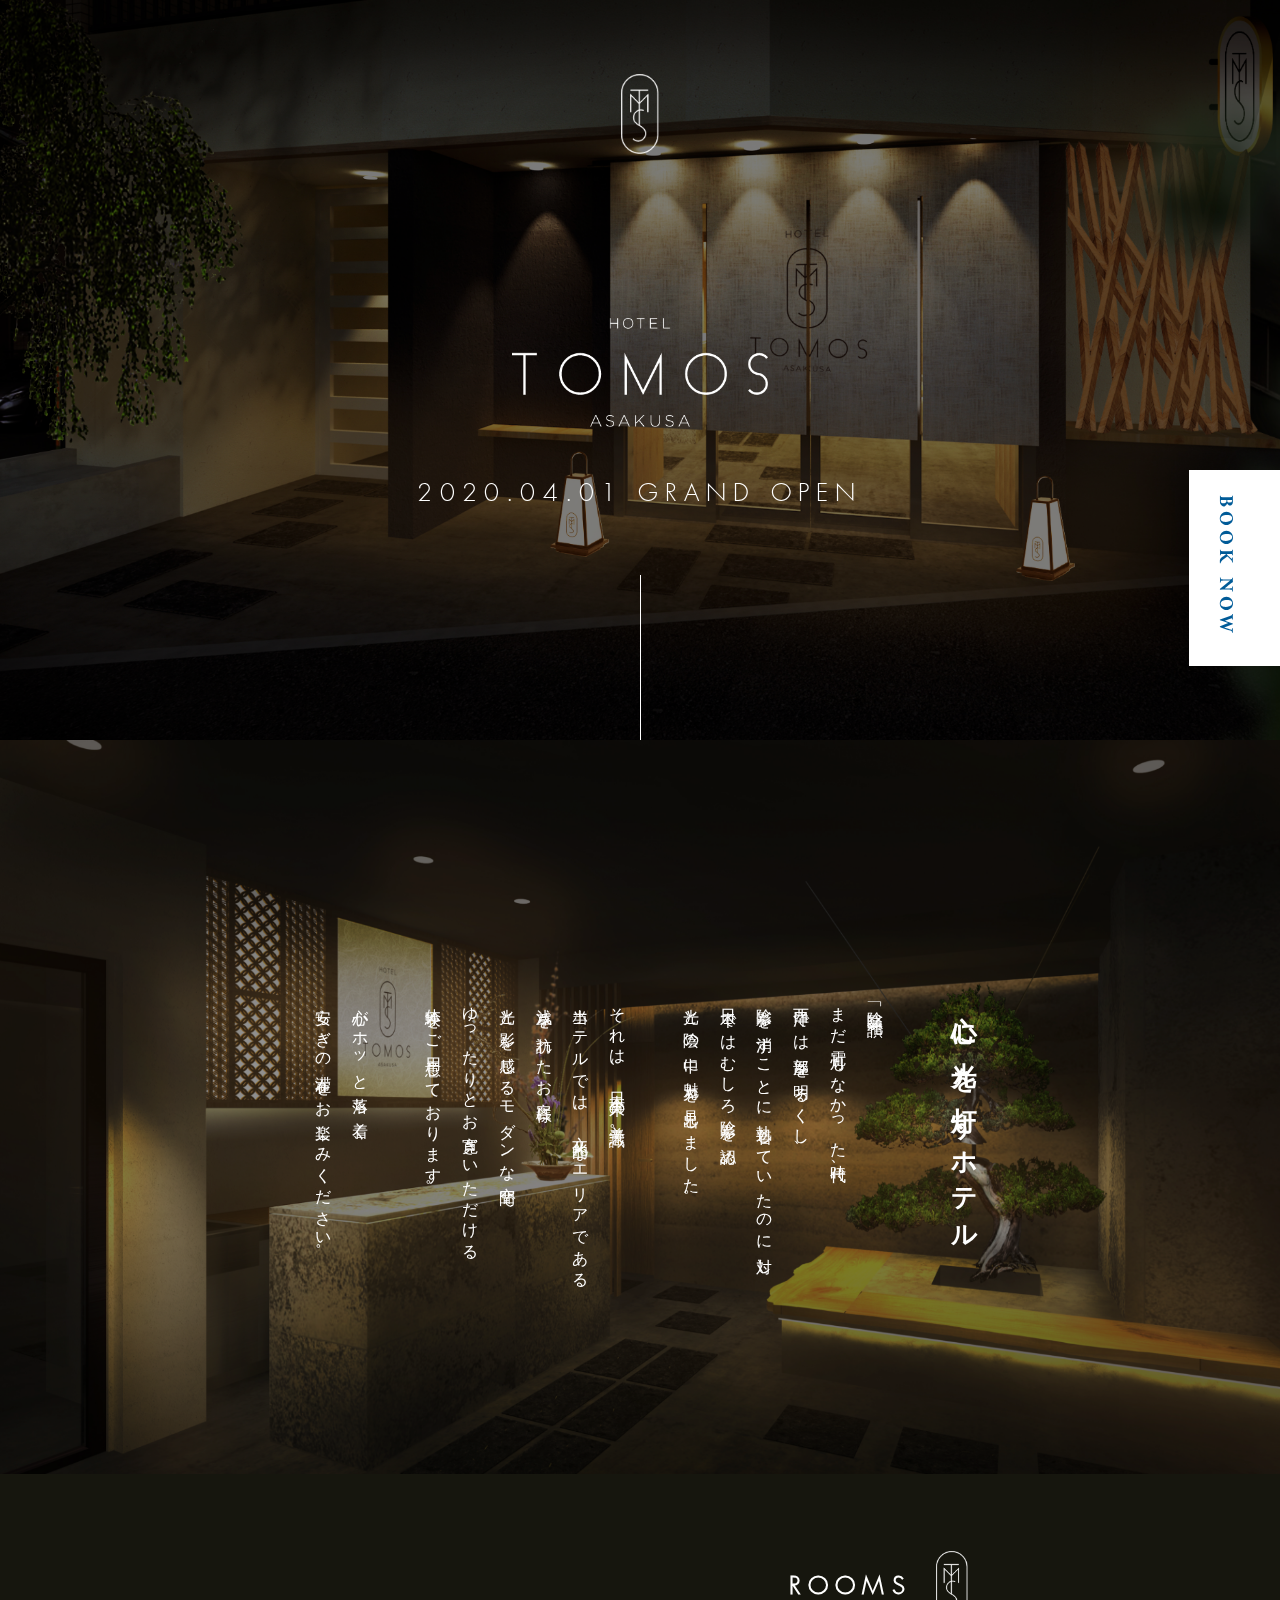
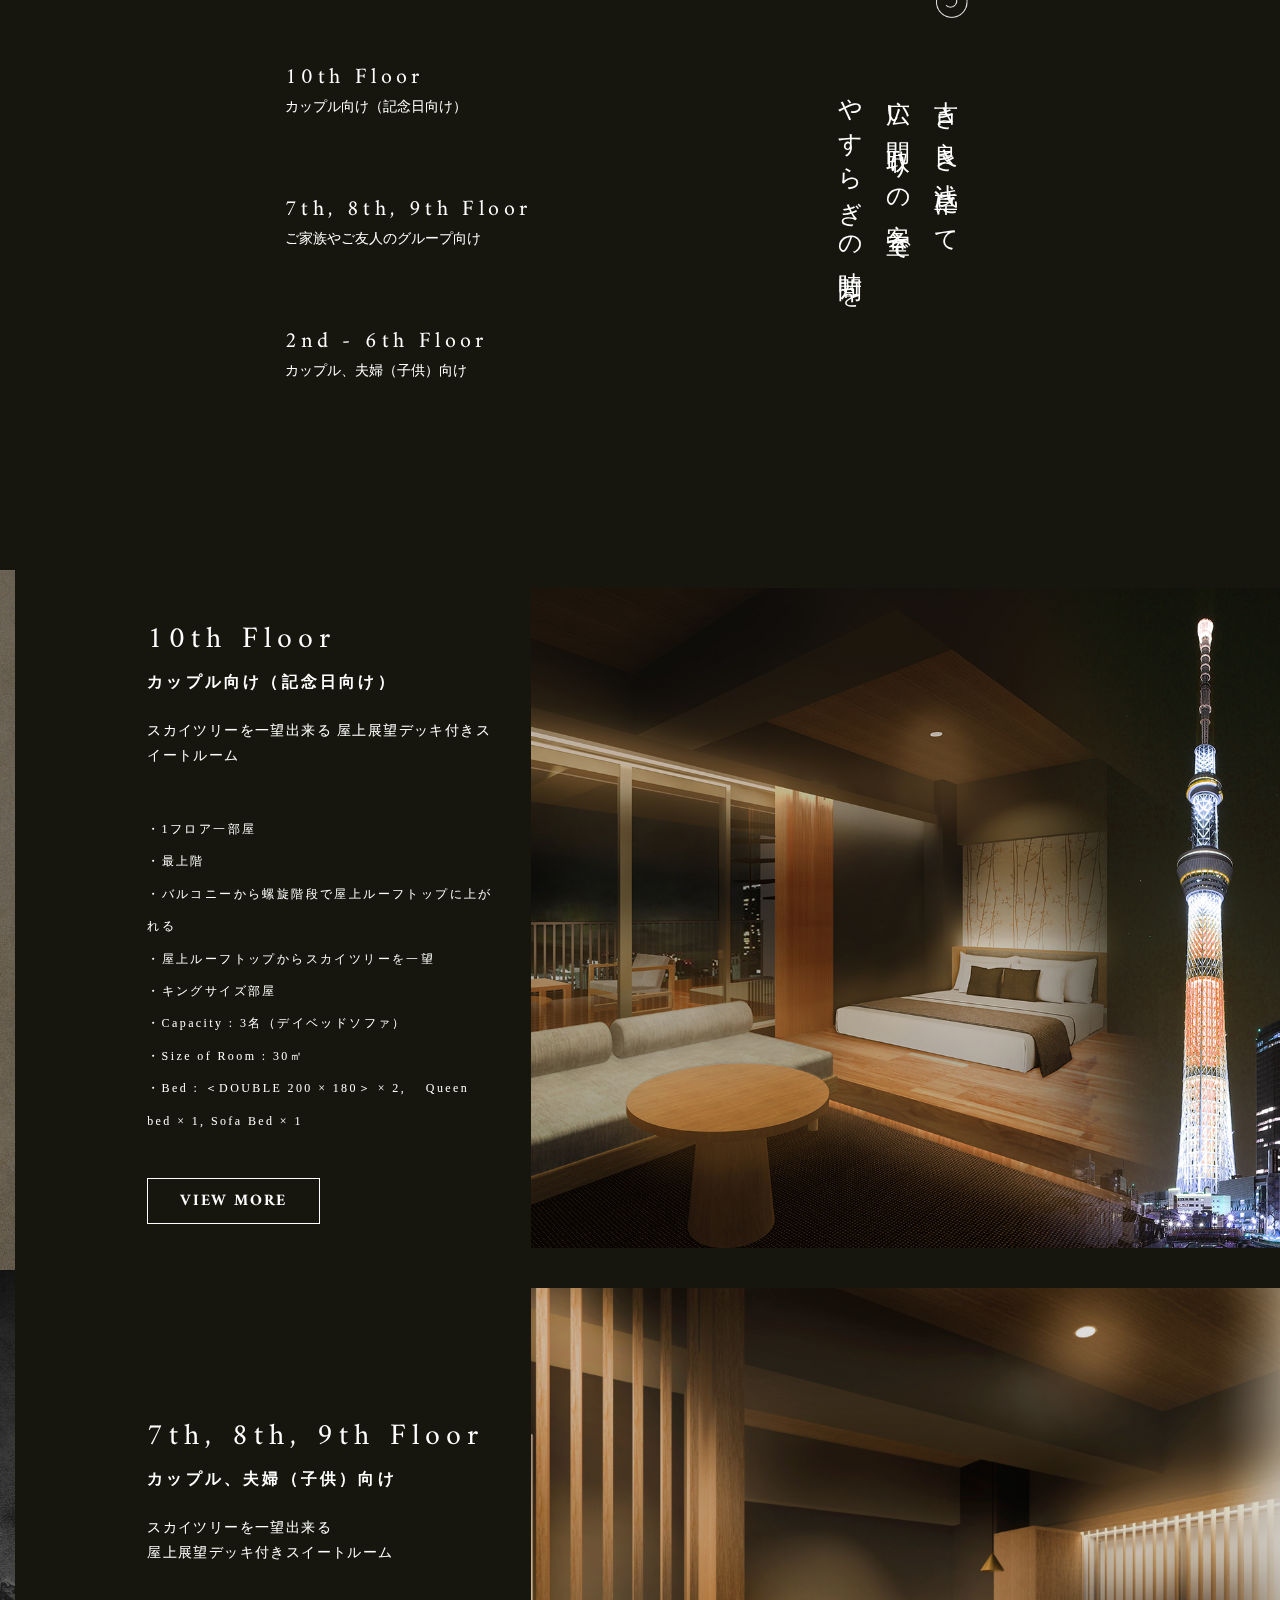
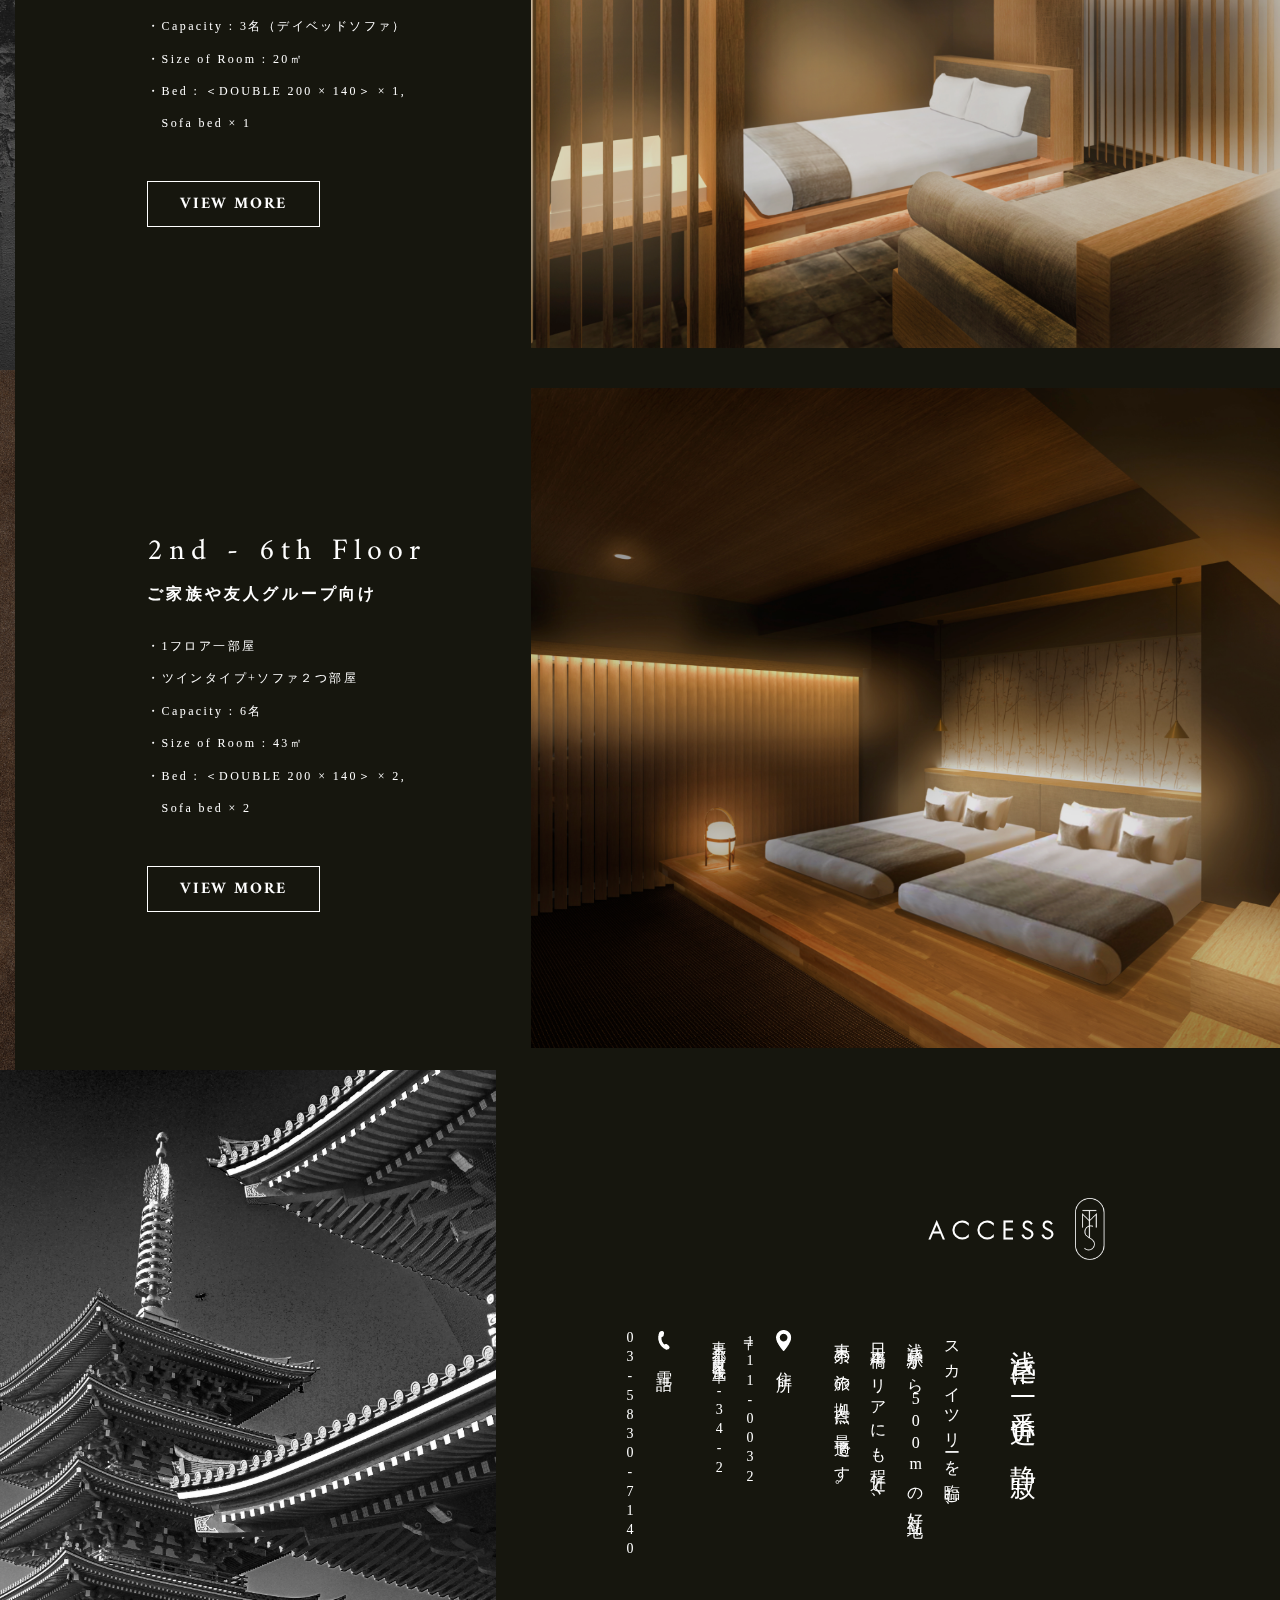
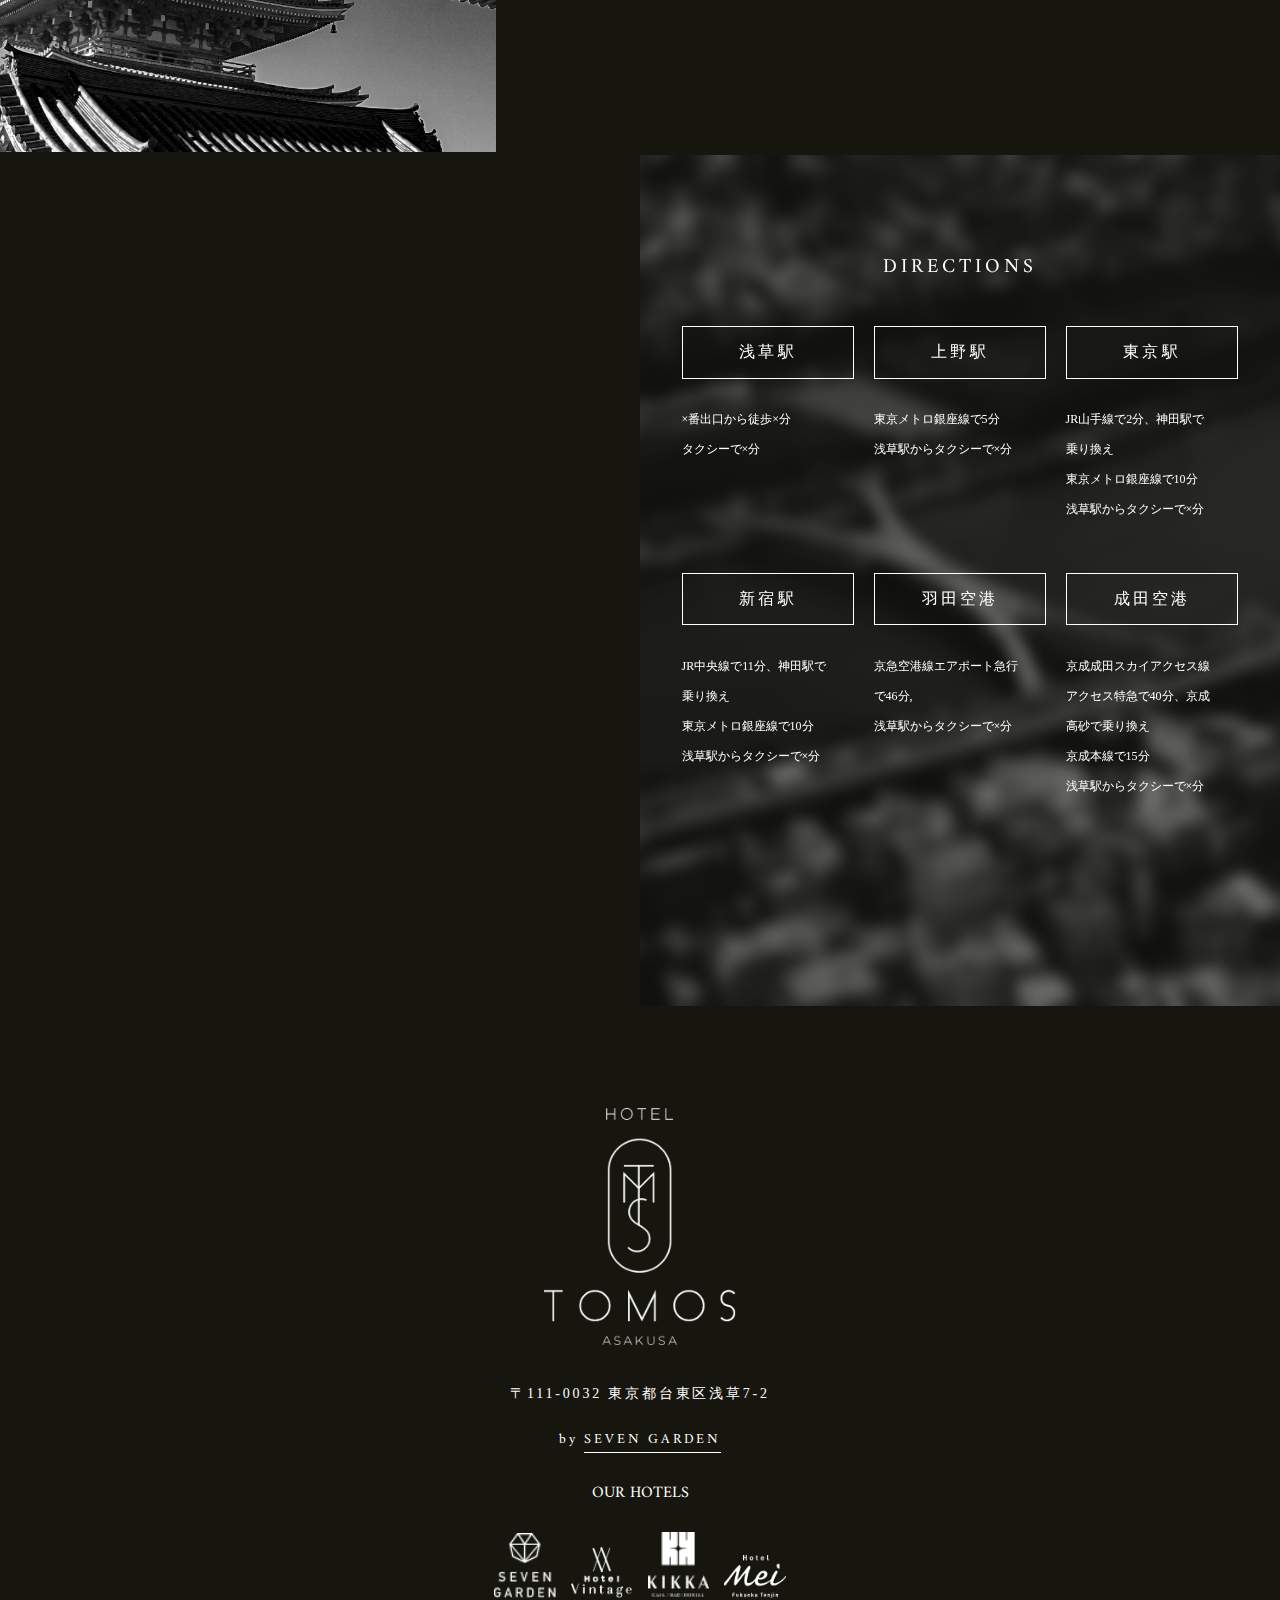
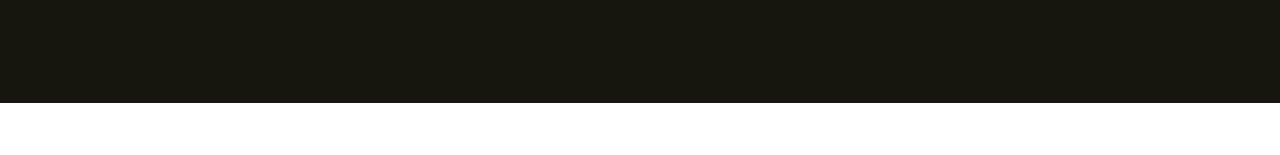
==== index.html @ 9dfafedd "adding pc code" ====
<!DOCTYPE html>
<html lang="ja">
<head>
  <meta charset="UTF-8">
  <meta name="viewport" content="width=device-width, initial-scale=1, minimum-scale=1, maximum-scale=1, user-scalable=no">
  <meta http-equiv="X-UA-Compatible" content="ie=edge">
  <title>Tomos Hotel | 光と影が織りなす空間</title>

  <link rel="stylesheet" href="static/css/base.css">
  <link rel="stylesheet" href="static/css/fonts.css">
  <link rel="stylesheet" href="static/css/reset.css">
  <link rel="stylesheet" href="static/css/candle.css">
</head>
<body>
  <div class="wrapper">
    <section id="fv">
       <div class="line_menu">
          <div class="menu2" id="MenuBtn">
            <span class="menu-line menu-line2 menu-top-line"></span>
            <span class="menu-line menu-line2 menu-bottom-line"></span>
          </div>
        </div>

        <div class="logo_mark_img">
          <img src="static/images/logo_mark2.png" alt="">
        </div>
        <!-- /.logo_mark_img -->

        <div class="logo_text_img">
          <img src="static/images/logo_text.png" alt="">
        </div>
        <!-- /.logo_text_img -->

        <div class="open">
          <p class="open_text">2020.04.01 GRAND OPEN</p>
        </div>
        <!-- /.open_text -->

        <div class="fv_line"></div>
        <!-- /.fv_line -->

        <div class="book_now">
          <p class="book_now_tx"><a href="#">BOOK NOW</a></p>
          <!-- /.book_now_tx -->
        </div>
        <!-- /.book_now -->
    </section>
    <!-- /#fv -->

    <section id="concept">
      <div class="concept_tx_wrap">
        <h3 class="concept_tx_title">心に光を灯すホテル</h3>

        <p class="concept_tx_lead">
          「陰翳礼讃」<br>
          まだ電灯もなかった時代、<br class="p_none">
          西洋では部屋を明るくし、<br class="p_none">
          陰影を消すことに執着していたのに対し<br class="p_none">
          日本ではむしろ陰影を認め、<br class="p_none">
          光と陰の中に魅力を見出しました。<br>
          <br>
          それは、日本古来の美意識。<br class="p_none">
          当ホテルでは、文化的なエリアである<br class="p_none">
          浅草を訪れたお客様に<br class="p_none">
          光と影を感じるモダンな空間で<br class="p_none">
          ゆったりとお寛ぎいただける<br class="p_none">
          体験をご用意しております。<br>
          <br>
          心がホッと落ち着く、<br class="p_none">
          安らぎの滞在をお楽しみください。
        </p>
        <!-- /.concept_tx_lead -->
      </div>
      <!-- /.concept_tx_wrap -->
    </section>
    <!-- /#concept -->

    <section id="rooms_access">
      <div class="room_top_wrap">
        <div class="floor_index">
          <div class="floor_index_content">
              <dl>
                <dt>
                  <div class="candle"><!-- ここにキャンドルのコードを書く --></div><!-- /.candle -->
                </dt>
                <dd class="floor">10th Floor</dd>
                <!-- /.floor -->
                <dd class="recommend">カップル向け（記念日向け）</dd>
                <!-- /.recommend -->
              </dl>
          </div>
          <!-- /.floor_index_content -->

          <div class="floor_index_content">
            <dl>
              <dt>
                <div class="candle"><!-- ここにキャンドルのコードを書く --></div><!-- /.candle -->
              </dt>
              <dd class="floor">7th, 8th, 9th Floor</dd>
              <!-- /.floor -->
              <dd class="recommend">ご家族やご友人のグループ向け</dd>
              <!-- /.recommend -->
            </dl>
          </div>
          <!-- /.floor_index_content -->

          <div class="floor_index_content">
            <dl>
              <dt>
                <div class="candle"><!-- ここにキャンドルのコードを書く --></div><!-- /.candle -->
              </dt>
              <dd class="floor">2nd - 6th Floor</dd>
              <!-- /.floor -->
              <dd class="recommend">カップル、夫婦（子供）向け</dd>
              <!-- /.recommend -->
            </dl>
          </div>
          <!-- /.floor_index_content -->
        </div>
        <!-- /.floor_index -->
        <div class="catch_copy">
          <div class="rooms_title_flex">
            <h4 class="rooms">ROOMS</h4>
            <!-- /.rooms -->
            <div class="rooms_img_logo">
              <img src="static/images/logo_mark2.png" alt="">
            </div>
            <!-- /.rooms_img_logo -->
          </div>
          <!-- /.rooms_title_flex -->

          <div class="catch_copy_tx_wrap">
            <h3 class="catch_copy_tx">
              古き良き浅草にて<br>
              広い間取りの客室で<br>
              やすらぎの時間を
            </h3>
          </div>
          <!-- /.catch_copy_tx -->
        </div>
        <!-- /.catch_copy -->
      </div>
      <!-- /.room_top_wrap -->

      <div class="room_detail_wrap">
        <div class="room_detail_content">
          <div class="room_texture_img">
            <img src="static/images/wall_texture.png" alt="">
          </div>
          <!-- /.room_texture_img -->

          <div class="room_content_detail_flex">
            <div class="room_detail_tx">
              <h4 class="room_floor_title">10th Floor</h4>
              <!-- /.room_floor_title -->
              <h5 class="room_target">カップル向け（記念日向け）</h5>
              <!-- /.room_target -->
              <p class="room_catch_tx">
                スカイツリーを一望出来る
                屋上展望デッキ付きスイートルーム
              </p>
              <!-- /.room_catch_tx -->
              <ul class="room_param_wrap">
                <li class="room_param_val">・1フロア一部屋</li>
                <!-- /.room_param_val -->
                <li class="room_param_val">・最上階</li>
                <!-- /.room_param_val -->
                <li class="room_param_val">
                  ・バルコニーから螺旋階段で屋上ルーフトップに上がれる
                </li>
                <!-- /.room_param_val -->
                <li class="room_param_val">・屋上ルーフトップからスカイツリーを一望</li>
                <!-- /.room_param_val -->
                <li class="room_param_val">・キングサイズ部屋</li>
                <!-- /.room_param_val -->
                <li class="room_param_val">・Capacity : 3名（デイベッドソファ）</li>
                <!-- /.room_param_val -->
                <li class="room_param_val">・Size of Room : 30㎡</li>
                <!-- /.room_param_val -->
                <li class="room_param_val">
                  ・Bed : ＜DOUBLE 200 × 180＞ × 2,
                  　Queen bed × 1, Sofa Bed × 1
                </li>
                <!-- /.room_param_val -->
              </ul>
              <!-- /.room_param_wrap -->
              <p class="view_more">VIEW MORE</p>
              <!-- /.view_more -->
            </div>
            <!-- /.room_detail_tx -->
            <div class="room_detail_img">
              <img src="static/images/skytree_room.png" alt="">
            </div>
            <!-- /.room_detail_img -->
          </div>
        </div>
        <!-- /.room_detail_content -->

        <div class="room_detail_content">
          <div class="room_texture_img">
            <img src="static/images/shutterstock_496615897.png" alt="">
          </div>
          <!-- /.room_texture_img -->

          <div class="room_content_detail_flex">
            <div class="room_detail_tx">
              <h4 class="room_floor_title">7th, 8th, 9th Floor</h4>
              <!-- /.room_floor_title -->
              <h5 class="room_target">カップル、夫婦（子供）向け</h5>
              <!-- /.room_target -->
              <p class="room_catch_tx">
                スカイツリーを一望出来る<br>
                屋上展望デッキ付きスイートルーム
              </p>
              <!-- /.room_catch_tx -->
              <ul class="room_param_wrap">
                <li class="room_param_val">・Capacity : 3名（デイベッドソファ）</li>
                <!-- /.room_param_val -->
                <li class="room_param_val">・Size of Room : 20㎡</li>
                <!-- /.room_param_val -->
                <li class="room_param_val">
                  ・Bed : ＜DOUBLE 200 × 140＞ × 1,<br>
                  　Sofa bed × 1
                </li>
                <!-- /.room_param_val -->
              </ul>
              <!-- /.room_param_wrap -->
              <p class="view_more">VIEW MORE</p>
              <!-- /.view_more -->
            </div>
            <!-- /.room_detail_tx -->
            <div class="room_detail_img">
              <img src="static/images/7F-1_re_non.png" alt="">
            </div>
            <!-- /.room_detail_img -->
          </div>
          <!-- /.room_detail_content -->
        </div>

        <div class="room_detail_content">
          <div class="room_texture_img">
            <img src="static/images/wall_texture2.png" alt="">
          </div>
          <!-- /.room_texture_img -->

          <div class="room_content_detail_flex">
            <div class="room_detail_tx">
              <h4 class="room_floor_title">2nd - 6th Floor</h4>
              <!-- /.room_floor_title -->
              <h5 class="room_target">ご家族や友人グループ向け</h5>
              <!-- /.room_target -->
              <ul class="room_param_wrap">
                <li class="room_param_val">・1フロア一部屋</li>
                <li class="room_param_val">・ツインタイプ+ソファ２つ部屋</li>
                <li class="room_param_val">・Capacity : 6名</li>
                <!-- /.room_param_val -->
                <li class="room_param_val">・Size of Room : 43㎡</li>
                <!-- /.room_param_val -->
                <li class="room_param_val">
                  ・Bed : ＜DOUBLE 200 × 140＞ × 2,<br>
                  　Sofa bed × 2
                </li>
                <!-- /.room_param_val -->
              </ul>
              <!-- /.room_param_wrap -->
              <p class="view_more">VIEW MORE</p>
              <!-- /.view_more -->
            </div>
            <!-- /.room_detail_tx -->
            <div class="room_detail_img">
              <img src="static/images/3F-2_re_non.png" alt="">
            </div>
            <!-- /.room_detail_img -->
          </div>
        </div>
        <!-- /.room_detail_content -->
      </div>
      <!-- /.room_detail_wrap -->

      <div class="access_wrap">
        <div class="access_asakusa_img">
          <img src="static/images/jirayu-koontholjinda-aGa7_GZ-t3g-unsplash.png" alt="">
        </div>
        <!-- /.access_asakusa_img -->

        <div class="access_tx">
          <div class="access_tx_content_wrap">
            <div class="access_title_flex">
              <h4 class="access">ACCESS</h4>
              <!-- /.access -->
              <div class="rooms_img_logo">
                <img src="static/images/logo_mark2.png" alt="">
              </div>
              <!-- /.rooms_img_logo -->
            </div>
            <!-- /.access_title_flex -->

            <div class="access_lead_tx">
              <h3 class="concept_tx_title">浅草に一番近い静寂</h3>
              <!-- /.concept_tx_title -->

              <p class="concept_tx_lead">
                スカイツリーを臨む、<br>
                浅草駅から500mの好立地。<br>
                日本橋エリアにも程近く、<br>
                東京の旅の拠点に最適です。
              </p>
              <!-- /.concept_tx_lead -->
              <div class="access_param_wrap">
                <div class="access_param">
                  <div class="access_param_title_flex">
                    <div class="access_param_title_img">
                      <img src="static/images/access_pin.png" alt="">
                    </div>
                    <!-- /.access_param_title_img -->
                    <p class="access_param_title_tx">住所</p>
                    <!-- /.access_param_title_tx -->
                  </div>
                  <p>〒111-0032</p>
                  <p>東京都台東区浅草1-34-2</p>

                  <!-- /.access_param_title_flex -->
                </div>
                <!-- /.access_param -->

                <div class="access_param">
                  <div class="access_param_title_flex">
                    <div class="access_param_title_img">
                      <img src="static/images/tel.png" alt="">
                    </div>
                    <!-- /.access_param_title_img -->
                    <p class="access_param_title_tx">電話</p>
                    <!-- /.access_param_title_tx -->
                    </div>
                    <p>03-5830-7140</p>
                  <!-- /.access_param_title_flex -->
                </div>
                <!-- /.access_param -->
              </div>
            </div>
            <!-- /.access_lead_tx -->
          </div>
          <!-- /.access_tx_content_wrap -->
        </div>
        <!-- /.access_tx_wrap -->
      </div>
      <!-- /.access -->

      <div class="directions">
        <div class="map_wrap">
          <iframe src="https://www.google.com/maps/embed?pb=!1m18!1m12!1m3!1d3239.4188615790304!2d139.7998398152013!3d35.715915935676435!2m3!1f0!2f0!3f0!3m2!1i1024!2i768!4f13.1!3m3!1m2!1s0x60188ec319e7b2df%3A0xa3b141626c10a7cd!2z44CSMTExLTAwMzIg5p2x5Lqs6YO95Y-w5p2x5Yy65rWF6I2J77yX5LiB55uu77yS4oiS77yV!5e0!3m2!1sja!2sjp!4v1580992662051!5m2!1sja!2sjp" width="600" height="450" frameborder="0" style="border:0;" allowfullscreen=""></iframe>
        </div>
        <!-- /.map_wrap -->
        <div class="directions_param_wrap">
          <h5 class="directions_title">DIRECTIONS</h5>
          <!-- /.directions_title -->
          <div class="directions_param_flex">
            <div class="directions_param_content">
              <p class="access_point">浅草駅</p>
              <!-- /.access_point -->
              <p class="access_way">×番出口から徒歩×分</p>
              <!-- /.access_way -->
              <p class="access_way">タクシーで×分</p>
              <!-- /.access_way -->
            </div>
            <!-- /.directions_param_content -->
            <div class="directions_param_content">
              <p class="access_point">上野駅</p>
              <!-- /.access_point -->
              <p class="access_way">東京メトロ銀座線で5分</p>
              <!-- /.access_way -->
              <p class="access_way">浅草駅からタクシーで×分</p>
              <!-- /.access_way -->
            </div>
            <!-- /.directions_param_content -->
            <div class="directions_param_content">
              <p class="access_point">東京駅</p>
              <!-- /.access_point -->
              <p class="access_way">JR山手線で2分、神田駅で乗り換え</p>
              <!-- /.access_way -->
              <p class="access_way">東京メトロ銀座線で10分</p>
              <!-- /.access_way -->
              <p class="access_way">浅草駅からタクシーで×分</p>
              <!-- /.access_way -->
            </div>
            <!-- /.directions_param_content -->
            <div class="directions_param_content">
              <p class="access_point">新宿駅</p>
              <!-- /.access_point -->
              <p class="access_way">JR中央線で11分、神田駅で乗り換え</p>
              <!-- /.access_way -->
              <p class="access_way">東京メトロ銀座線で10分</p>
              <!-- /.access_way -->
              <p class="access_way">浅草駅からタクシーで×分</p>
              <!-- /.access_way -->
            </div>
            <!-- /.directions_param_content -->
            <div class="directions_param_content">
              <p class="access_point">羽田空港</p>
              <!-- /.access_point -->
              <p class="access_way">京急空港線エアポート急行で46分,</p>
              <!-- /.access_way -->
              <p class="access_way">浅草駅からタクシーで×分</p>
              <!-- /.access_way -->
            </div>
            <!-- /.directions_param_content -->
            <div class="directions_param_content">
              <p class="access_point">成田空港</p>
              <!-- /.access_point -->
              <p class="access_way">京成成田スカイアクセス線アクセス特急で40分、京成高砂で乗り換え</p>
              <!-- /.access_way -->
              <p class="access_way">京成本線で15分</p>
              <!-- /.access_way -->
              <p class="access_way">浅草駅からタクシーで×分</p>
              <!-- /.access_way -->
            </div>
            <!-- /.directions_param_content -->
          </div>
          <!-- /.directions_param_content -->
        </div>
        <!-- /.directions_param -->
      </div>
      <!-- /.directions -->
    </section>
    <!-- /#rooms_access -->

    <section id="footer">
      <div class="footer_wrap">
        <div class="footer_logo_img">
          <img src="static/images/tomos_footer_logo.png" alt="">
        </div>

        <div class="footer_tx">
          <p class="footer_param">〒111-0032 東京都台東区浅草7-2</p>
          <!-- /.access1 -->
          <p class="footer_param">
            <a href="https://7garden.co.jp/index.php/statics_new/about">by <span>SEVEN GARDEN</span></a>
          </p>
          <!-- /.access5 -->
        </div>
        <!-- /.footer_right_tx -->
          <div class="other_hotels">
            <p class="other_hotels_tx">
              OUR HOTELS
            </p>
            <!-- /.other_hotels_tx -->
            <div class="other_hotels_imgs">
              <a href="https://seven-garden.com/ja/hotel/SEVENGARDEN">
                <img src="static/images/sevengarden_logo.png" alt="">
              </a>
              <a href="https://seven-garden.com/ja/hotel/vintage">
              <img src="static/images/vintage_logo.png" alt="">
              </a>
              <a href="https://seven-garden.com/ja/hotel/KIKKA">
                <img src="static/images/kikka_logo.png" alt="">
              </a>
              <a href="https://seven-garden.com/ja/hotel/Mei">
                <img src="static/images/mei_logo.png" alt="">
              </a>
            </div>
            <!-- /.other_hotels_imgs -->
          </div>
          <!-- /.other_hotels -->
      </div>
      <!-- /.footer_wrap -->
    </section>
    <!-- /#footer -->
  </div>
  <!-- /.wrapper -->

  <script src="https://ajax.googleapis.com/ajax/libs/jquery/2.1.1/jquery.min.js"></script>

  <script>
    $(window).load(functuon(){
      $('.fv_line').addClass('fv_active');
    });
  </script>
</body>
</html>
---- static/css/base.css ----
img {
  width: 100%; }

body {
  color: #FFFFFF; }

#fv {
  background: url("../images/fv_entrance.png") center center no-repeat;
  background-size: cover;
  position: fixed;
  top: 0;
  left: 0;
  z-index: -1;
  width: 100%;
  height: 740px; }
  #fv .logo_mark_img {
    position: absolute;
    top: 10%;
    right: 0;
    bottom: 0;
    left: 0;
    margin: auto;
    width: 3%;
    z-index: 1000; }
  #fv .logo_text_img {
    position: absolute;
    top: 43%;
    right: 0;
    bottom: 0;
    left: 0;
    margin: auto;
    width: 20%;
    z-index: 1000; }
  #fv .open {
    width: 100%;
    position: absolute;
    top: 65%;
    right: 0;
    bottom: 0;
    left: 0;
    margin: auto;
    z-index: 1000; }
    #fv .open .open_text {
      text-align: center;
      font-family: "FuturaStd-Light";
      color: #FFFFFF;
      font-size: 24px;
      letter-spacing: 0.3em; }
  #fv .fv_line {
    position: absolute;
    right: 0;
    bottom: 0;
    left: 0;
    margin: 0 auto;
    width: 1px;
    height: 165px;
    background-color: #FFFFFF;
    transition: all 2s ease; }
  #fv .fv_active {
    height: 165px; }
  #fv .book_now {
    background: #FFFFFF;
    position: absolute;
    right: 0;
    bottom: 10%;
    padding: 2% 2%; }
    #fv .book_now .book_now_tx a {
      writing-mode: vertical-rl;
      color: #005b98;
      font-size: 20px;
      font-family: "Amiri-Bold";
      letter-spacing: 0.2em; }

#concept {
  background: url("../images/concept_img.png") center center no-repeat;
  background-size: cover;
  position: relative;
  top: 740px;
  width: 100%;
  padding: 20% 0 15% 0; }
  #concept .concept_tx_wrap {
    position: relative;
    color: #FFFFFF;
    writing-mode: vertical-rl;
    font-family: "SourceHanSerif";
    margin: 0 auto; }
    #concept .concept_tx_wrap .concept_tx_title {
      font-size: 26px;
      margin-left: 20%;
      letter-spacing: 0.3em;
      writing-mode: vertical-rl; }
    #concept .concept_tx_wrap .concept_tx_lead {
      font-size: 16px;
      line-height: 2.3em;
      letter-spacing: 0.2em;
      writing-mode: vertical-rl; }

#concept:before {
  background: rgba(0, 0, 0, 0.4);
  position: absolute;
  top: 0;
  right: 0;
  bottom: 0;
  left: 0;
  content: " "; }

#rooms_access {
  background: #16160E;
  position: relative;
  top: 740px;
  z-index: 1000;
  color: #FFFFFF; }
  #rooms_access .room_top_wrap {
    display: flex;
    width: 80%;
    margin: 0 auto;
    padding: 6% 0 15% 0; }
    #rooms_access .room_top_wrap .floor_index {
      margin: 3% 0 0 auto; }
      #rooms_access .room_top_wrap .floor_index .floor_index_content {
        margin-top: 30%; }
        #rooms_access .room_top_wrap .floor_index .floor_index_content dl dt {
          box-sizing: border-box; }
        #rooms_access .room_top_wrap .floor_index .floor_index_content dl .floor {
          font-family: "Amiri-Regular";
          font-size: 22px;
          line-height: 2em;
          letter-spacing: 0.2em; }
        #rooms_access .room_top_wrap .floor_index .floor_index_content dl .recommend {
          font-family: "SourceHanSerif";
          font-size: 14px; }
    #rooms_access .room_top_wrap .catch_copy {
      margin: 0 auto;
      width: 30%; }
      #rooms_access .room_top_wrap .catch_copy .rooms_title_flex {
        display: flex;
        align-items: center;
        margin-left: 32%;
        width: 80%; }
        #rooms_access .room_top_wrap .catch_copy .rooms_title_flex .rooms {
          font-family: "FuturaStd-Light";
          font-size: 24px;
          letter-spacing: 0.3em;
          margin-left: 1%; }
        #rooms_access .room_top_wrap .catch_copy .rooms_title_flex .rooms_img_logo {
          width: 13%;
          margin-left: 10%; }
      #rooms_access .room_top_wrap .catch_copy .catch_copy_tx_wrap .catch_copy_tx {
        font-family: "SourceHanSerif";
        writing-mode: vertical-rl;
        margin: 20% 0 0 45%;
        font-size: 24px;
        line-height: 2em;
        letter-spacing: 0.3em;
        font-weight: lighter; }
  #rooms_access .room_detail_wrap {
    width: 100%; }
    #rooms_access .room_detail_wrap .room_detail_content {
      width: 100%;
      height: 700px;
      display: flex; }
      #rooms_access .room_detail_wrap .room_detail_content .room_texture_img {
        width: 15px;
        height: 100%;
        margin: 0 auto 0 0; }
      #rooms_access .room_detail_wrap .room_detail_content .room_content_detail_flex {
        display: flex;
        align-items: center;
        width: 90%;
        margin: 0 0 0 auto; }
      #rooms_access .room_detail_wrap .room_detail_content .room_detail_tx {
        width: 30%;
        margin: 0 auto; }
        #rooms_access .room_detail_wrap .room_detail_content .room_detail_tx .room_floor_title {
          font-family: "Amiri-Regular";
          font-size: 30px;
          letter-spacing: 0.2em;
          line-height: 1.6em;
          text-align: left;
          font-weight: lighter; }
        #rooms_access .room_detail_wrap .room_detail_content .room_detail_tx .room_target {
          font-family: "SourceHanSerif";
          font-size: 16px;
          letter-spacing: 0.2em;
          text-align: left;
          margin: 3% 0 8% 0; }
        #rooms_access .room_detail_wrap .room_detail_content .room_detail_tx .room_catch_tx {
          font-family: "SourceHanSerif";
          font-size: 14px;
          letter-spacing: 0.1em;
          line-height: 1.8em;
          text-align: left;
          margin-bottom: 13%; }
        #rooms_access .room_detail_wrap .room_detail_content .room_detail_tx .room_param_wrap .room_param_val {
          font-family: "SourceHanSerif";
          font-size: 12px;
          line-height: 2.7em;
          letter-spacing: 0.2em;
          text-align: left; }
        #rooms_access .room_detail_wrap .room_detail_content .room_detail_tx .view_more {
          font-family: "Amiri-Bold";
          padding: 4% 6%;
          border: 0.5px solid #FFFFFF;
          text-align: center;
          margin: 12% auto 0 0;
          letter-spacing: 0.1em;
          width: 50%; }
      #rooms_access .room_detail_wrap .room_detail_content .room_detail_img {
        width: 65%;
        margin: 0 0 0 auto; }
  #rooms_access .access_wrap {
    width: 100%;
    display: flex; }
    #rooms_access .access_wrap .access_asakusa_img {
      width: 50%; }
    #rooms_access .access_wrap .access_tx {
      width: 70%;
      padding-top: 10%; }
      #rooms_access .access_wrap .access_tx .access_tx_content_wrap {
        width: 85%;
        margin: 0 0 0 auto; }
        #rooms_access .access_wrap .access_tx .access_tx_content_wrap .access_title_flex {
          display: flex;
          align-items: center;
          width: 40%;
          margin-left: 47%; }
          #rooms_access .access_wrap .access_tx .access_tx_content_wrap .access_title_flex .access {
            font-family: "FuturaStd-Light";
            font-size: 24px;
            letter-spacing: 0.3em;
            margin-left: 1%; }
          #rooms_access .access_wrap .access_tx .access_tx_content_wrap .access_title_flex .rooms_img_logo {
            width: 30px;
            margin-left: 5%; }
        #rooms_access .access_wrap .access_tx .access_tx_content_wrap .access_lead_tx {
          font-family: "SourceHanSerif";
          writing-mode: vertical-rl;
          margin-top: 10%; }
          #rooms_access .access_wrap .access_tx .access_tx_content_wrap .access_lead_tx .concept_tx_title {
            font-size: 26px;
            font-weight: lighter;
            margin-left: 17%;
            letter-spacing: 0.3em;
            writing-mode: vertical-rl; }
          #rooms_access .access_wrap .access_tx .access_tx_content_wrap .access_lead_tx .concept_tx_lead {
            font-size: 16px;
            line-height: 2.3em;
            letter-spacing: 0.3em;
            writing-mode: vertical-rl;
            text-orientation: upright;
            font-weight: lighter; }
          #rooms_access .access_wrap .access_tx .access_tx_content_wrap .access_lead_tx .access_param_wrap {
            margin-right: 5%; }
            #rooms_access .access_wrap .access_tx .access_tx_content_wrap .access_lead_tx .access_param_wrap .access_param {
              writing-mode: vertical-rl;
              text-orientation: upright;
              margin-right: 8%; }
              #rooms_access .access_wrap .access_tx .access_tx_content_wrap .access_lead_tx .access_param_wrap .access_param .access_param_title_flex {
                display: flex;
                align-items: center; }
                #rooms_access .access_wrap .access_tx .access_tx_content_wrap .access_lead_tx .access_param_wrap .access_param .access_param_title_flex .access_param_title_img {
                  width: 10%; }
              #rooms_access .access_wrap .access_tx .access_tx_content_wrap .access_lead_tx .access_param_wrap .access_param .access_param_title_tx {
                writing-mode: vertical-rl;
                font-size: 16px;
                line-height: 2.5em;
                letter-spacing: 0.3em;
                margin-top: 3%; }
              #rooms_access .access_wrap .access_tx .access_tx_content_wrap .access_lead_tx .access_param_wrap .access_param p {
                font-size: 14px;
                line-height: 2.2em;
                font-weight: lighter;
                letter-spacing: 0.3em; }
  #rooms_access .directions {
    width: 100%;
    display: flex; }
    #rooms_access .directions .map_wrap {
      width: 50%; }
      #rooms_access .directions .map_wrap iframe {
        width: 100%;
        height: 100%;
        filter: grayscale(100%); }
    #rooms_access .directions .directions_param_wrap {
      width: 50%;
      background: url(../images/back_biewpioint.png) center center no-repeat;
      background-size: cover;
      padding-top: 8%;
      padding-bottom: 16%; }
      #rooms_access .directions .directions_param_wrap .directions_title {
        font-family: "Amiri-Regular";
        font-weight: lighter;
        text-align: center;
        font-size: 20px;
        letter-spacing: 0.2em;
        font-weight: lighter; }
      #rooms_access .directions .directions_param_wrap .directions_param_flex {
        display: flex;
        align-items: baseline;
        flex-wrap: wrap;
        width: 90%;
        margin: 0 auto; }
        #rooms_access .directions .directions_param_wrap .directions_param_flex .directions_param_content {
          width: 30%;
          margin: 0 auto; }
          #rooms_access .directions .directions_param_wrap .directions_param_flex .directions_param_content .access_point {
            font-family: "SourceHanSerif";
            font-weight: lighter;
            font-size: 16px;
            letter-spacing: 0.2em;
            text-align: center;
            border: 0.5px solid #FFFFFF;
            padding: 10%;
            margin: 28% 0 15% 0; }
          #rooms_access .directions .directions_param_wrap .directions_param_flex .directions_param_content .access_way {
            font-size: 12px;
            font-weight: lighter;
            font-family: "SourceHanSerif";
            text-align: left;
            line-height: 2.5em;
            width: 85%; }

#footer {
  width: 100%;
  position: relative;
  top: 740px;
  z-index: 1000;
  background: #16160E;
  padding: 8% 0; }
  #footer .footer_wrap {
    width: 60%;
    margin: 0 auto; }
    #footer .footer_wrap .footer_logo_img {
      width: 25%;
      margin: 0 auto; }
    #footer .footer_wrap .footer_tx {
      width: 80%;
      margin: 5% auto; }
      #footer .footer_wrap .footer_tx .footer_param {
        text-align: center;
        font-family: "SourceHanSerif";
        letter-spacing: 0.2em;
        font-size: 14px;
        margin-top: 5%; }
        #footer .footer_wrap .footer_tx .footer_param a {
          font-family: "Amiri-Regular";
          color: #FFFFFF; }
          #footer .footer_wrap .footer_tx .footer_param a span {
            border-bottom: 0.5px solid #FFFFFF; }
    #footer .footer_wrap .other_hotels {
      width: 40%;
      margin: 0 auto; }
      #footer .footer_wrap .other_hotels .other_hotels_tx {
        font-family: "Amiri-Regular";
        text-align: center;
        margin-bottom: 10%; }
      #footer .footer_wrap .other_hotels .other_hotels_imgs {
        display: flex;
        align-items: baseline;
        margin-top: 5%; }
        #footer .footer_wrap .other_hotels .other_hotels_imgs a {
          width: 20%;
          margin: 0 auto; }

/*# sourceMappingURL=base.css.map */
---- static/css/fonts.css ----
@font-face{
  font-family: 'Amiri-Bold';
  src: url('../fonts/Amiri-Bold.ttf') format('truetype');
}

@font-face{
  font-family: 'Amiri-Regular';
  src: url('../fonts/Amiri-Regular.ttf') format('truetype');
}

@font-face{
  font-family: 'FuturaStd-Light';
  src: url('../fonts/FuturaStd-Light.otf') format('opentype');
}

@font-face{
  font-family: 'SourceHanSerif';
  src: url('../fonts/SourceHanSerif-Regular.otf') format('opentype');
}
---- static/css/candle.css ----
/*# sourceMappingURL=candle.css.map */
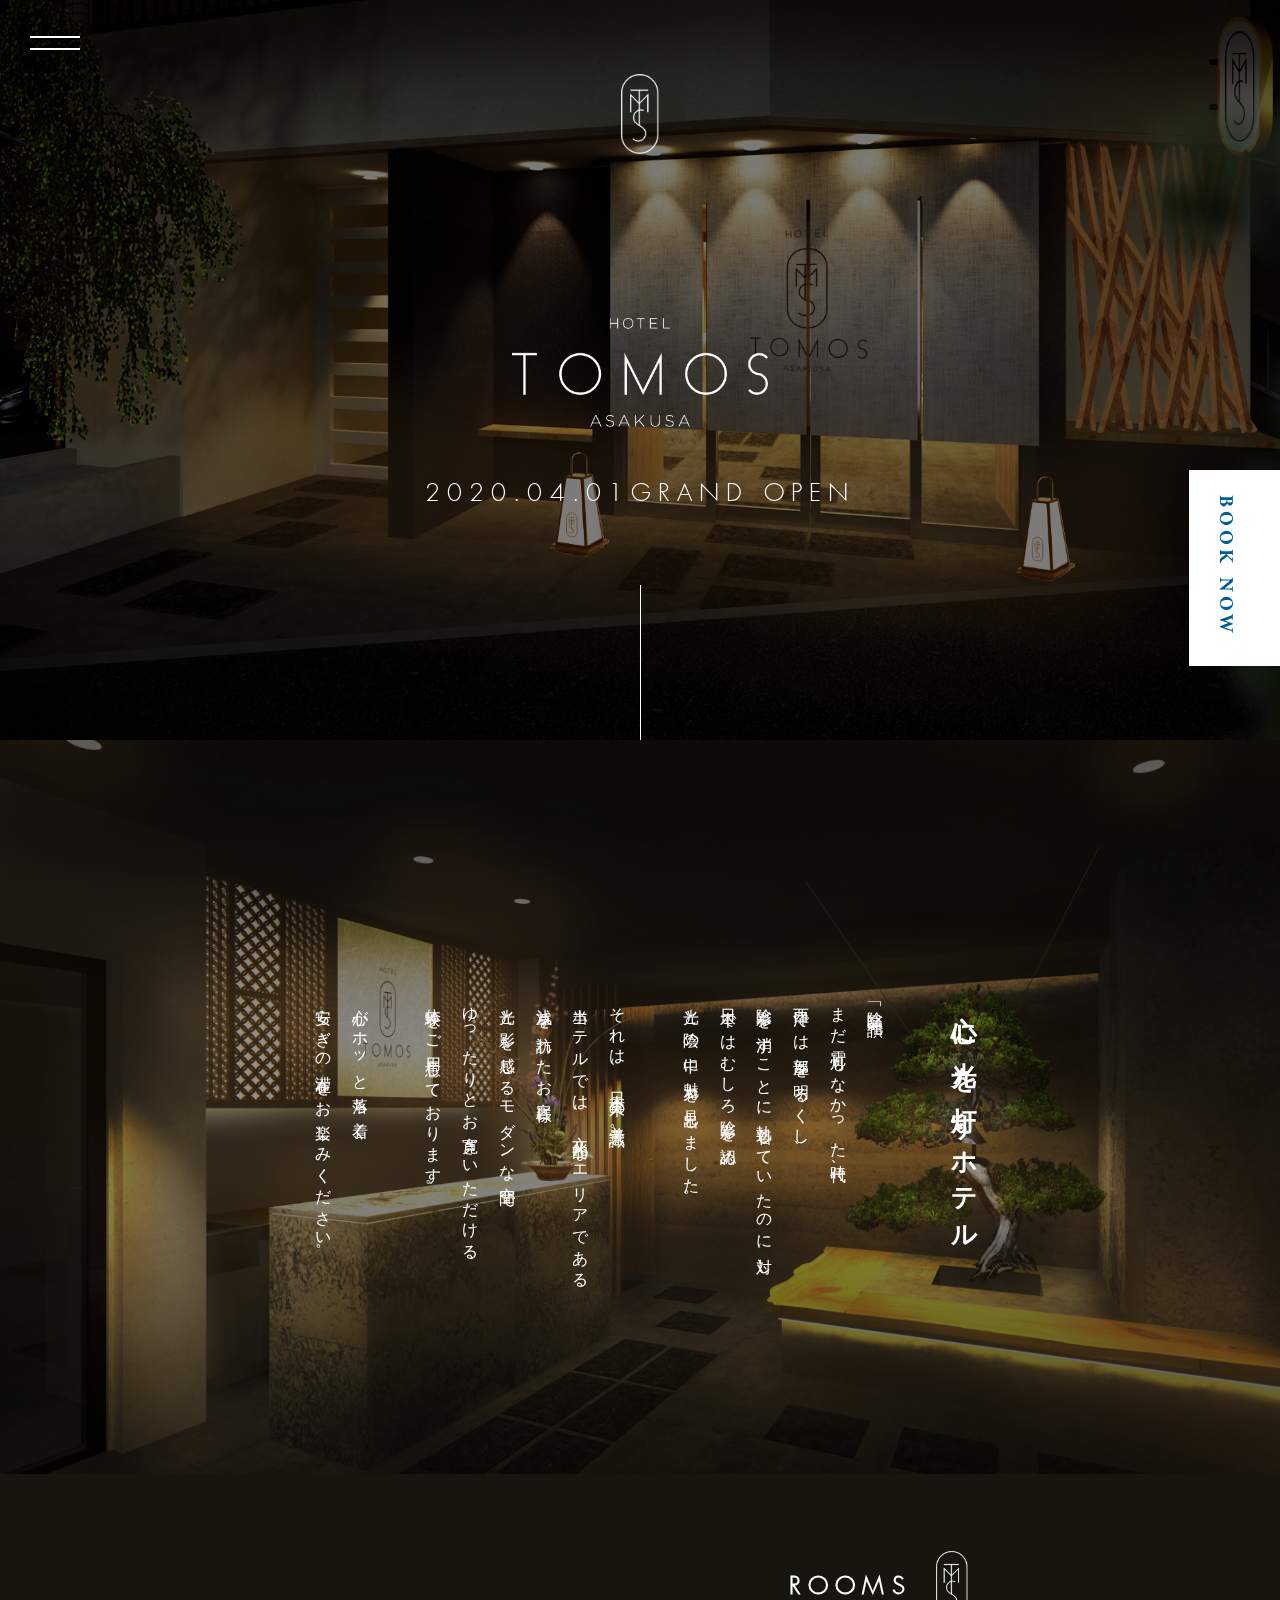
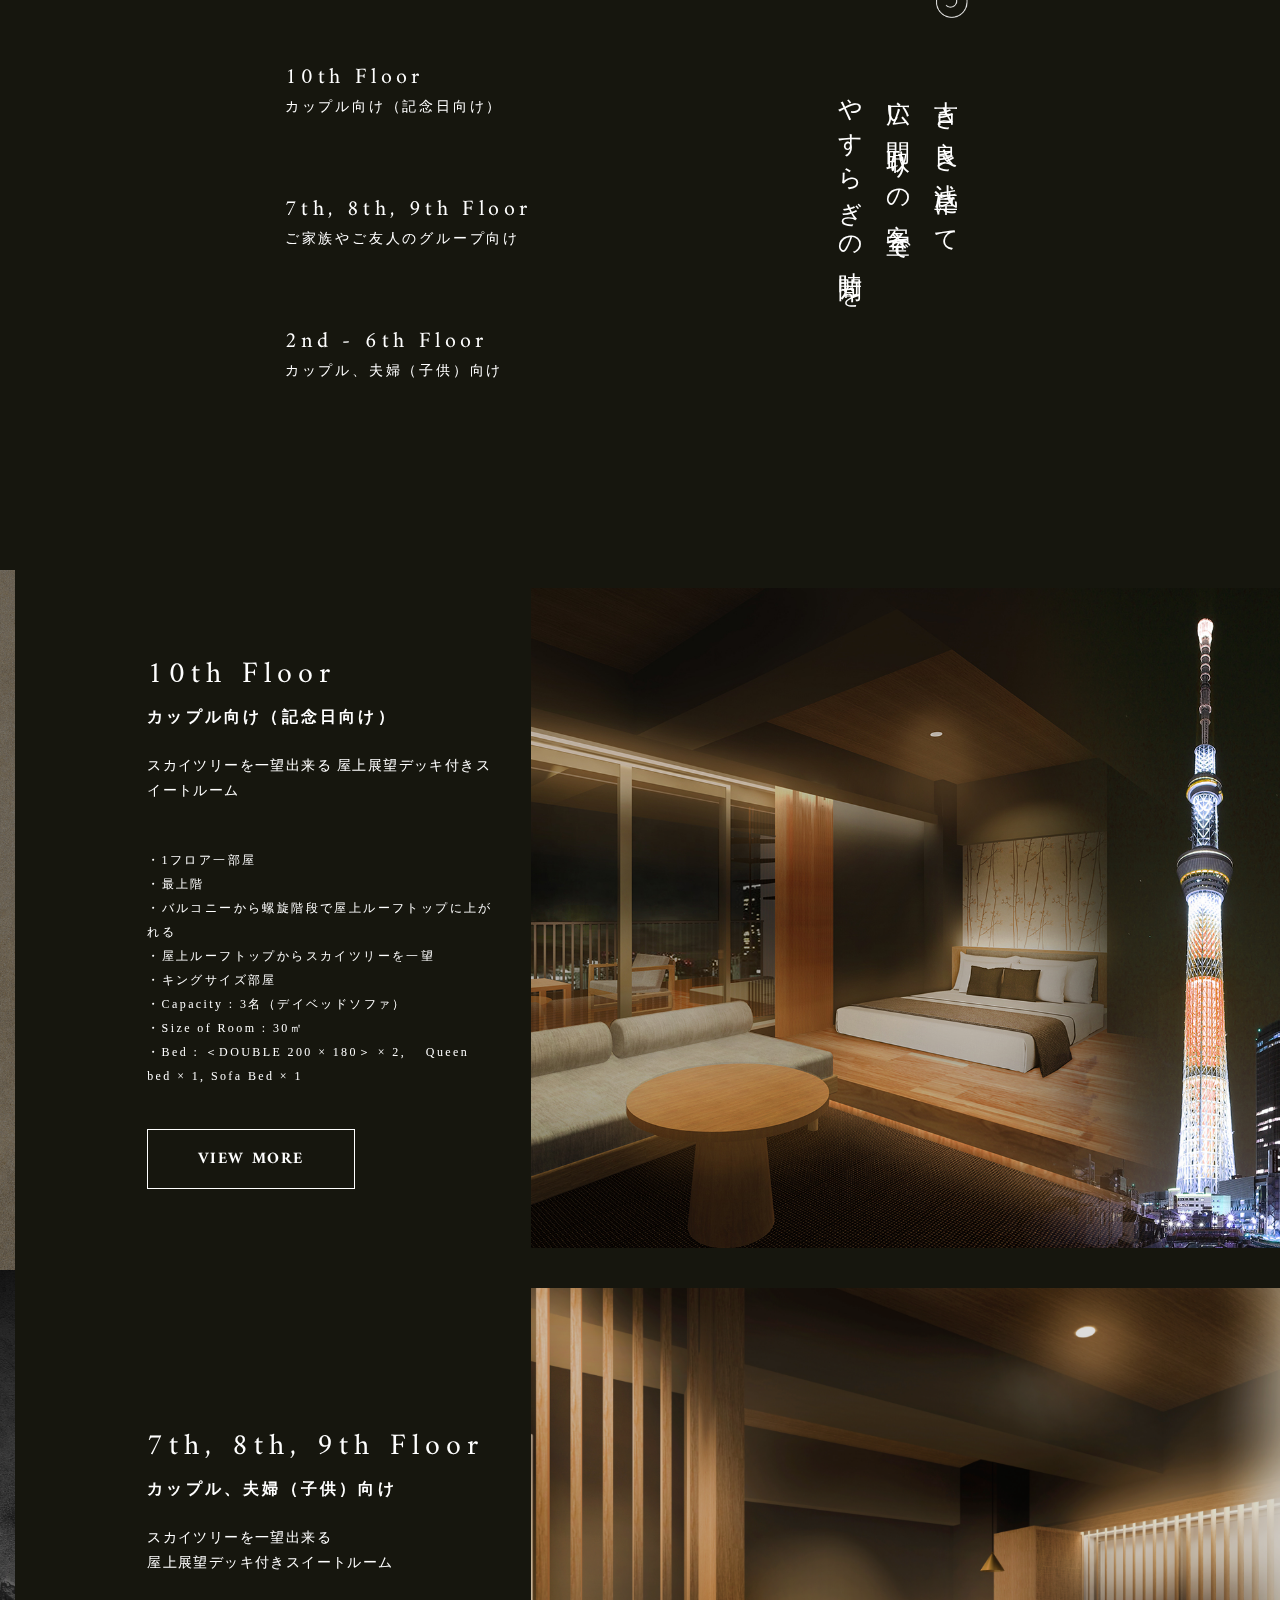
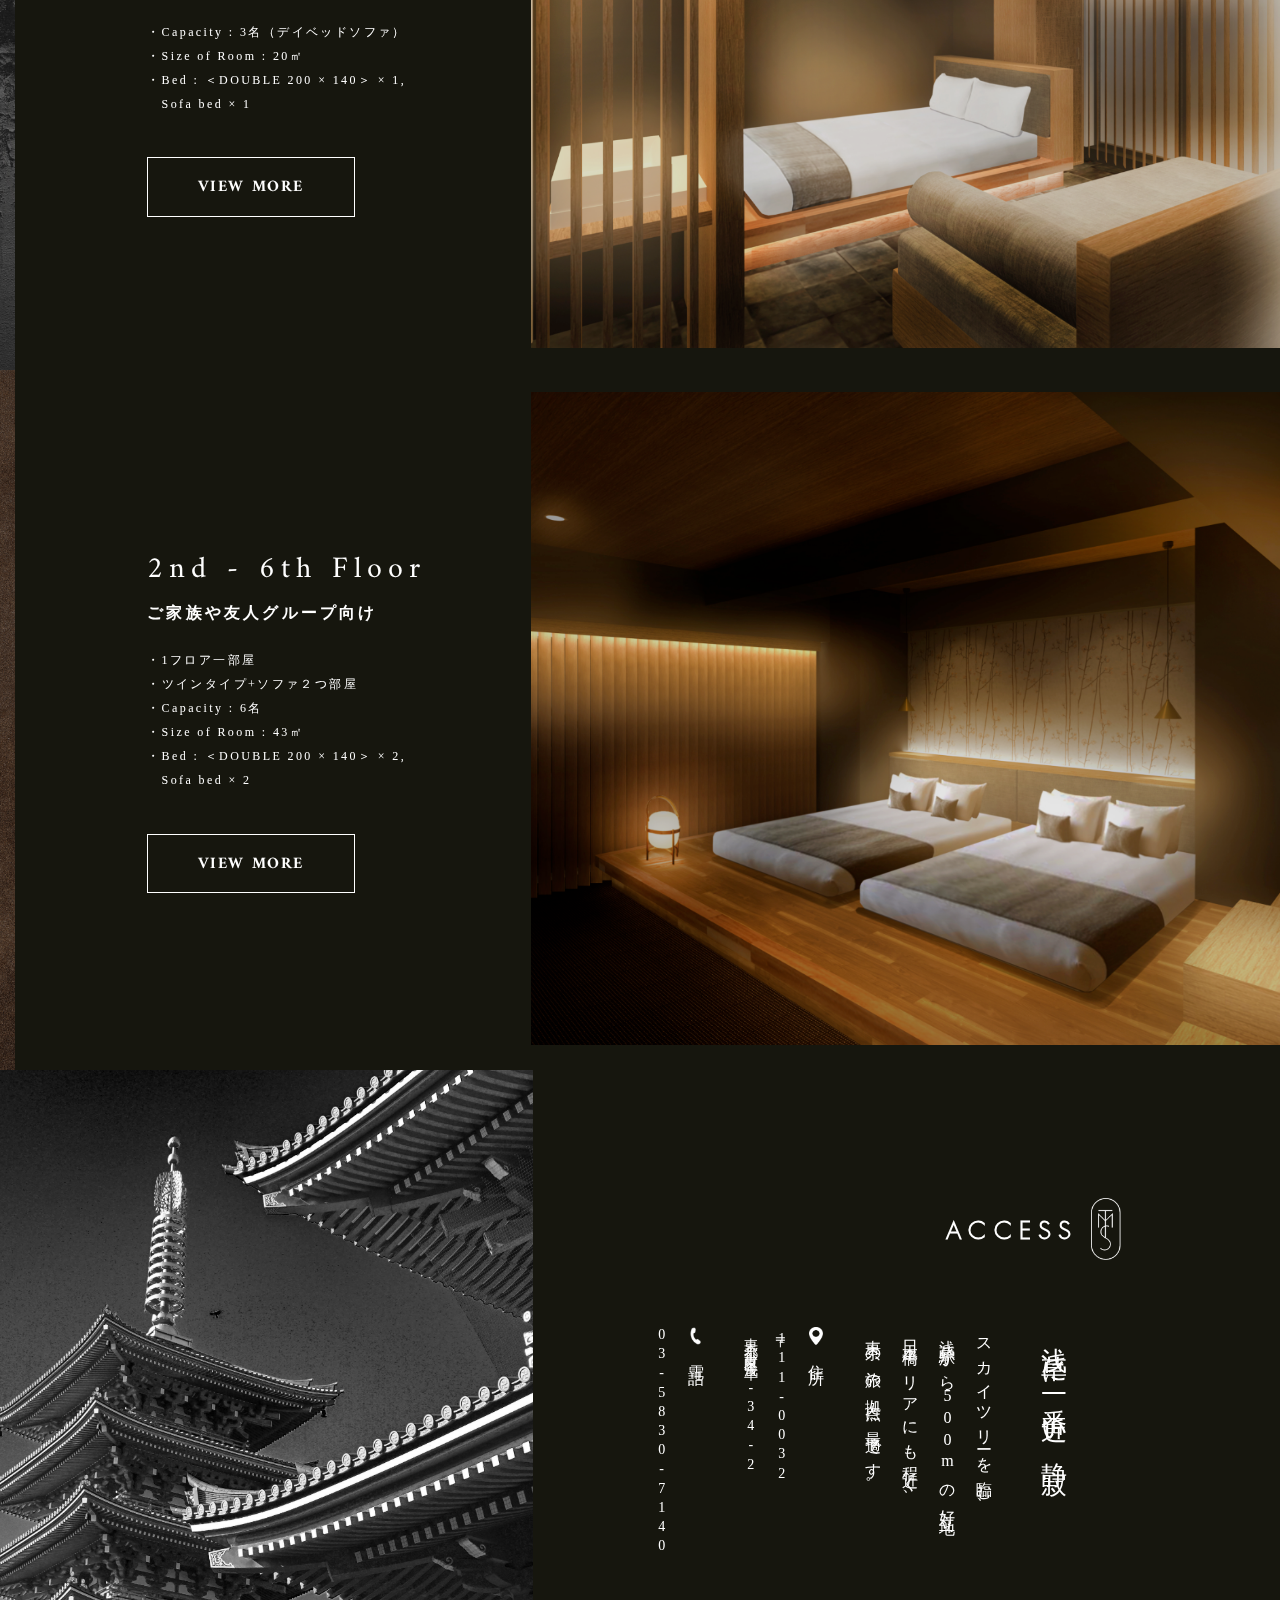
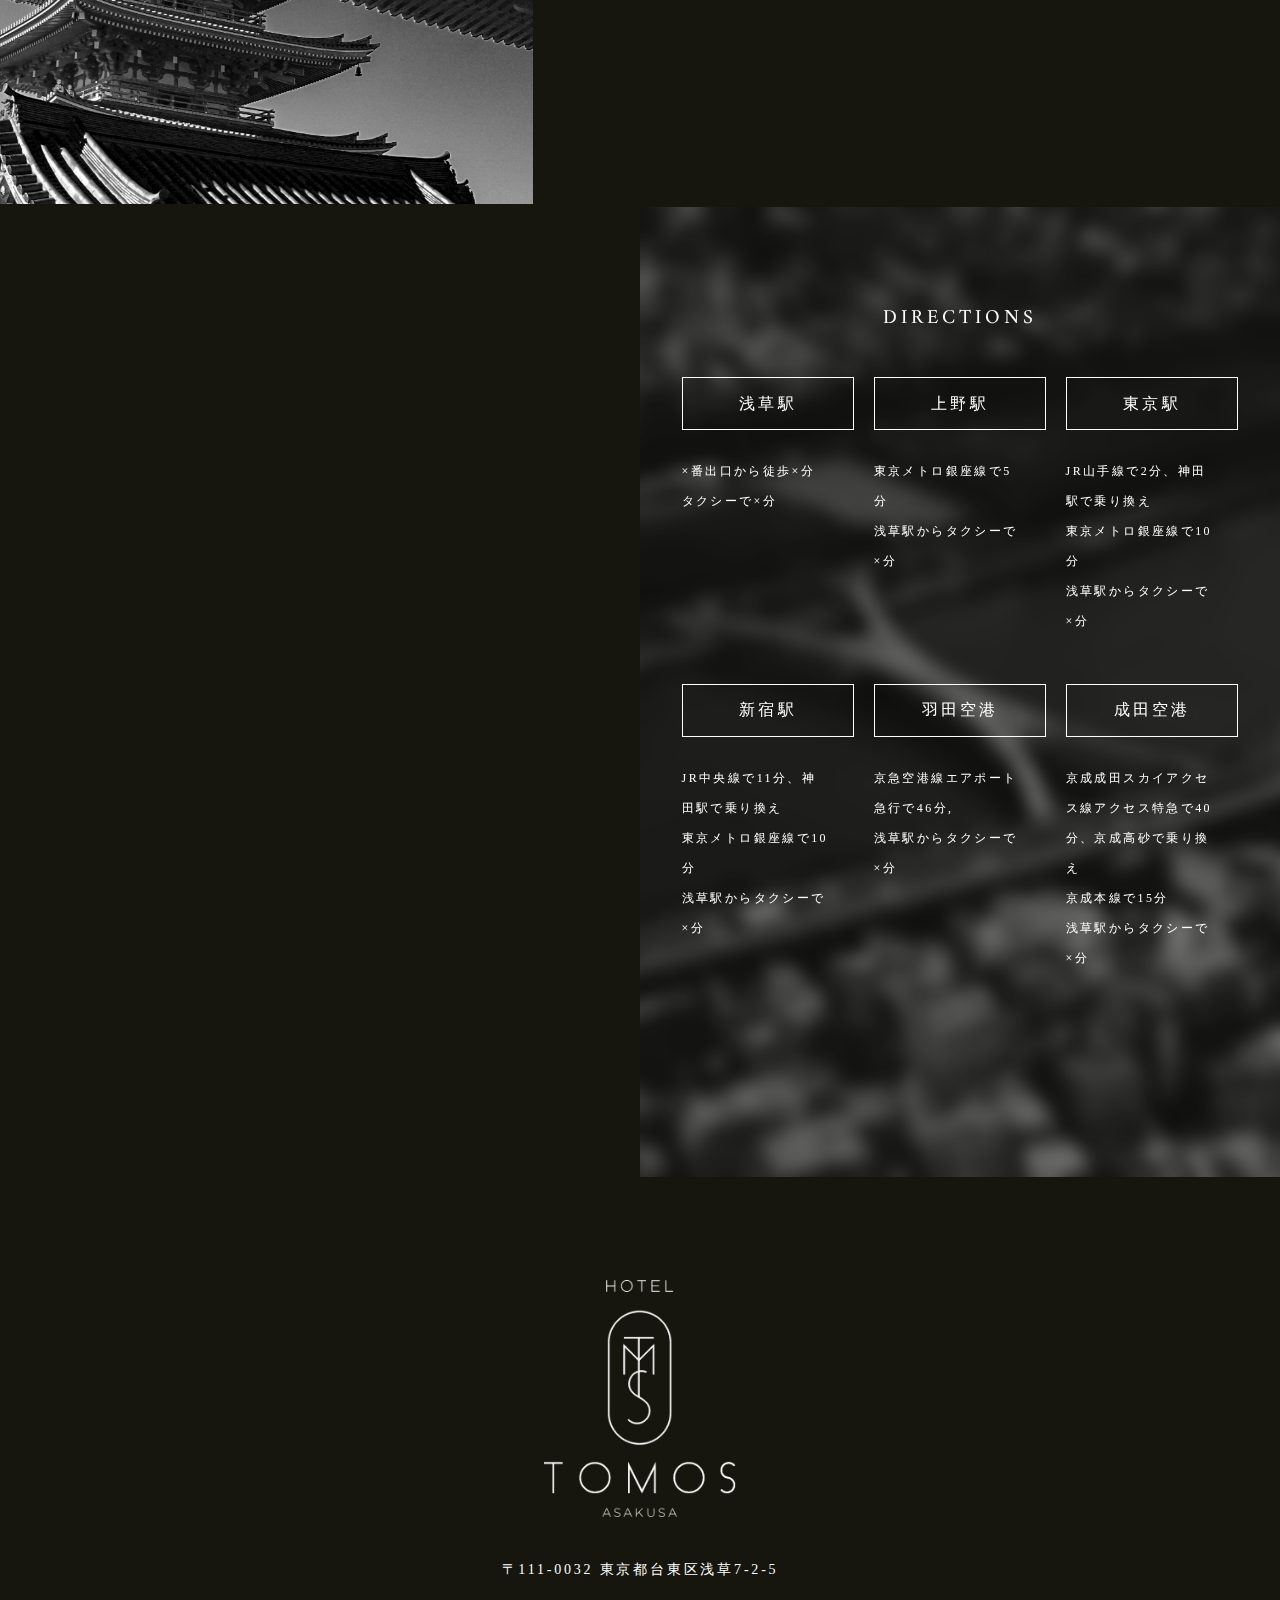
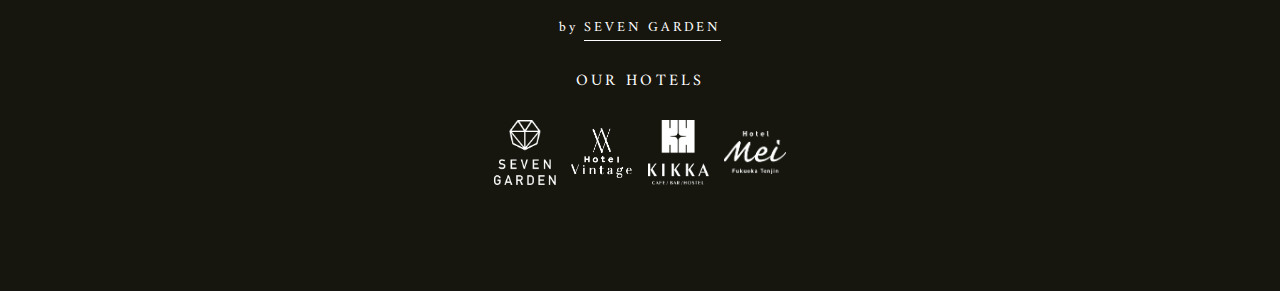
==== commit 8b0509a0: "adding sp" ====
--- a/index.html
+++ b/index.html
@@ -1,5 +1,5 @@
 <!DOCTYPE html>
-<html lang="ja">
+<html>
 <head>
   <meta charset="UTF-8">
   <meta name="viewport" content="width=device-width, initial-scale=1, minimum-scale=1, maximum-scale=1, user-scalable=no">
@@ -7,19 +7,21 @@
   <title>Tomos Hotel | 光と影が織りなす空間</title>
 
   <link rel="stylesheet" href="static/css/base.css">
+  <link rel="stylesheet" href="static/css/media.css">
   <link rel="stylesheet" href="static/css/fonts.css">
   <link rel="stylesheet" href="static/css/reset.css">
   <link rel="stylesheet" href="static/css/candle.css">
 </head>
 <body>
+
   <div class="wrapper">
     <section id="fv">
-       <div class="line_menu">
-          <div class="menu2" id="MenuBtn">
-            <span class="menu-line menu-line2 menu-top-line"></span>
-            <span class="menu-line menu-line2 menu-bottom-line"></span>
-          </div>
-        </div>
+      <div class="header_menu">
+         <div class="menu2" id="MenuBtn">
+           <span class="menu-line menu-line2 menu-top-line"></span>
+           <span class="menu-line menu-line2 menu-bottom-line"></span>
+         </div>
+       </div>
 
         <div class="logo_mark_img">
           <img src="static/images/logo_mark2.png" alt="">
@@ -32,7 +34,7 @@
         <!-- /.logo_text_img -->
 
         <div class="open">
-          <p class="open_text">2020.04.01 GRAND OPEN</p>
+          <p class="open_text">2020.04.01<br class="pc_none">GRAND OPEN</p>
         </div>
         <!-- /.open_text -->
 
@@ -77,7 +79,28 @@
 
     <section id="rooms_access">
       <div class="room_top_wrap">
-        <div class="floor_index">
+        <div class="catch_copy order_2">
+          <div class="rooms_title_flex">
+            <h4 class="rooms">ROOMS</h4>
+            <!-- /.rooms -->
+            <div class="rooms_img_logo">
+              <img src="static/images/logo_mark2.png" alt="">
+            </div>
+            <!-- /.rooms_img_logo -->
+          </div>
+          <!-- /.rooms_title_flex -->
+
+          <div class="catch_copy_tx_wrap">
+            <h3 class="catch_copy_tx">
+              古き良き浅草にて<br>
+              広い間取りの客室で<br>
+              やすらぎの時間を
+            </h3>
+          </div>
+          <!-- /.catch_copy_tx -->
+        </div>
+        <!-- /.catch_copy -->
+        <div class="floor_index order_1">
           <div class="floor_index_content">
               <dl>
                 <dt>
@@ -118,39 +141,22 @@
           <!-- /.floor_index_content -->
         </div>
         <!-- /.floor_index -->
-        <div class="catch_copy">
-          <div class="rooms_title_flex">
-            <h4 class="rooms">ROOMS</h4>
-            <!-- /.rooms -->
-            <div class="rooms_img_logo">
-              <img src="static/images/logo_mark2.png" alt="">
-            </div>
-            <!-- /.rooms_img_logo -->
-          </div>
-          <!-- /.rooms_title_flex -->
-
-          <div class="catch_copy_tx_wrap">
-            <h3 class="catch_copy_tx">
-              古き良き浅草にて<br>
-              広い間取りの客室で<br>
-              やすらぎの時間を
-            </h3>
-          </div>
-          <!-- /.catch_copy_tx -->
-        </div>
-        <!-- /.catch_copy -->
       </div>
       <!-- /.room_top_wrap -->
 
       <div class="room_detail_wrap">
-        <div class="room_detail_content">
-          <div class="room_texture_img">
+        <div class="room_detail_content content_1">
+          <div class="room_texture_img texture_1">
             <img src="static/images/wall_texture.png" alt="">
           </div>
           <!-- /.room_texture_img -->
 
           <div class="room_content_detail_flex">
-            <div class="room_detail_tx">
+            <div class="room_detail_img order_2">
+              <img src="static/images/skytree_room.png" alt="">
+            </div>
+            <!-- /.room_detail_img -->
+            <div class="room_detail_tx order_1">
               <h4 class="room_floor_title">10th Floor</h4>
               <!-- /.room_floor_title -->
               <h5 class="room_target">カップル向け（記念日向け）</h5>
@@ -188,28 +194,28 @@
               <!-- /.view_more -->
             </div>
             <!-- /.room_detail_tx -->
-            <div class="room_detail_img">
-              <img src="static/images/skytree_room.png" alt="">
+          </div>
+        </div>
+        <!-- /.room_detail_content -->
+
+        <div class="room_detail_content content_2">
+          <div class="room_texture_img texture_2">
+            <img src="static/images/shutterstock_496615897.png" alt="">
+          </div>
+          <!-- /.room_texture_img -->
+
+          <div class="room_content_detail_flex">
+            <div class="room_detail_img order_2">
+              <img src="static/images/7F-1_re_non.png" alt="">
             </div>
             <!-- /.room_detail_img -->
-          </div>
-        </div>
-        <!-- /.room_detail_content -->
-
-        <div class="room_detail_content">
-          <div class="room_texture_img">
-            <img src="static/images/shutterstock_496615897.png" alt="">
-          </div>
-          <!-- /.room_texture_img -->
-
-          <div class="room_content_detail_flex">
-            <div class="room_detail_tx">
+            <div class="room_detail_tx order_1">
               <h4 class="room_floor_title">7th, 8th, 9th Floor</h4>
               <!-- /.room_floor_title -->
               <h5 class="room_target">カップル、夫婦（子供）向け</h5>
               <!-- /.room_target -->
               <p class="room_catch_tx">
-                スカイツリーを一望出来る<br>
+                スカイツリーを一望出来る<br class="sp_none">
                 屋上展望デッキ付きスイートルーム
               </p>
               <!-- /.room_catch_tx -->
@@ -229,22 +235,22 @@
               <!-- /.view_more -->
             </div>
             <!-- /.room_detail_tx -->
-            <div class="room_detail_img">
-              <img src="static/images/7F-1_re_non.png" alt="">
+          </div>
+          <!-- /.room_detail_content -->
+        </div>
+
+        <div class="room_detail_content content_3">
+          <div class="room_texture_img texture_3">
+            <img src="static/images/wall_texture2.png" alt="">
+          </div>
+          <!-- /.room_texture_img -->
+
+          <div class="room_content_detail_flex">
+            <div class="room_detail_img order_2">
+              <img src="static/images/3F-2_re_non.png" alt="">
             </div>
             <!-- /.room_detail_img -->
-          </div>
-          <!-- /.room_detail_content -->
-        </div>
-
-        <div class="room_detail_content">
-          <div class="room_texture_img">
-            <img src="static/images/wall_texture2.png" alt="">
-          </div>
-          <!-- /.room_texture_img -->
-
-          <div class="room_content_detail_flex">
-            <div class="room_detail_tx">
+            <div class="room_detail_tx order_1">
               <h4 class="room_floor_title">2nd - 6th Floor</h4>
               <!-- /.room_floor_title -->
               <h5 class="room_target">ご家族や友人グループ向け</h5>
@@ -267,10 +273,6 @@
               <!-- /.view_more -->
             </div>
             <!-- /.room_detail_tx -->
-            <div class="room_detail_img">
-              <img src="static/images/3F-2_re_non.png" alt="">
-            </div>
-            <!-- /.room_detail_img -->
           </div>
         </div>
         <!-- /.room_detail_content -->
@@ -310,7 +312,7 @@
                 <div class="access_param">
                   <div class="access_param_title_flex">
                     <div class="access_param_title_img">
-                      <img src="static/images/access_pin.png" alt="">
+                      <img src="static/images/mappoint2.png" alt="">
                     </div>
                     <!-- /.access_param_title_img -->
                     <p class="access_param_title_tx">住所</p>
@@ -326,7 +328,7 @@
                 <div class="access_param">
                   <div class="access_param_title_flex">
                     <div class="access_param_title_img">
-                      <img src="static/images/tel.png" alt="">
+                      <img src="static/images/callpoint2.png" alt="">
                     </div>
                     <!-- /.access_param_title_img -->
                     <p class="access_param_title_tx">電話</p>
@@ -431,7 +433,7 @@
         </div>
 
         <div class="footer_tx">
-          <p class="footer_param">〒111-0032 東京都台東区浅草7-2</p>
+          <p class="footer_param">〒111-0032 東京都台東区浅草7-2-5</p>
           <!-- /.access1 -->
           <p class="footer_param">
             <a href="https://7garden.co.jp/index.php/statics_new/about">by <span>SEVEN GARDEN</span></a>
@@ -446,16 +448,16 @@
             <!-- /.other_hotels_tx -->
             <div class="other_hotels_imgs">
               <a href="https://seven-garden.com/ja/hotel/SEVENGARDEN">
-                <img src="static/images/sevengarden_logo.png" alt="">
+                <img src="static/images/sevengarden2.png" alt="">
               </a>
               <a href="https://seven-garden.com/ja/hotel/vintage">
-              <img src="static/images/vintage_logo.png" alt="">
+              <img src="static/images/vintage2.png" alt="">
               </a>
               <a href="https://seven-garden.com/ja/hotel/KIKKA">
-                <img src="static/images/kikka_logo.png" alt="">
+                <img src="static/images/kikka2.png" alt="">
               </a>
               <a href="https://seven-garden.com/ja/hotel/Mei">
-                <img src="static/images/mei_logo.png" alt="">
+                <img src="static/images/mei2.png" alt="">
               </a>
             </div>
             <!-- /.other_hotels_imgs -->
@@ -468,12 +470,7 @@
   </div>
   <!-- /.wrapper -->
 
-  <script src="https://ajax.googleapis.com/ajax/libs/jquery/2.1.1/jquery.min.js"></script>
-
-  <script>
-    $(window).load(functuon(){
-      $('.fv_line').addClass('fv_active');
-    });
-  </script>
+  <script src="https://ajax.googleapis.com/ajax/libs/jquery/2.1.3/jquery.min.js"></script>
+  <script src="static/js/common.js"></script>
 </body>
 </html>
--- a/static/css/base.css
+++ b/static/css/base.css
@@ -13,6 +13,19 @@
   z-index: -1;
   width: 100%;
   height: 740px; }
+  #fv .header_menu .menu2 {
+    position: fixed;
+    top: 4%;
+    left: 30px;
+    cursor: pointer;
+    z-index: 10000; }
+    #fv .header_menu .menu2 .menu-line {
+      width: 50px;
+      margin: 0 auto 10px;
+      background: #FFFFFF;
+      height: 2px;
+      display: block;
+      transition: all 0.3s ease; }
   #fv .logo_mark_img {
     position: absolute;
     top: 10%;
@@ -53,7 +66,7 @@
     left: 0;
     margin: 0 auto;
     width: 1px;
-    height: 165px;
+    height: 155px;
     background-color: #FFFFFF;
     transition: all 2s ease; }
   #fv .fv_active {
@@ -128,7 +141,8 @@
           letter-spacing: 0.2em; }
         #rooms_access .room_top_wrap .floor_index .floor_index_content dl .recommend {
           font-family: "SourceHanSerif";
-          font-size: 14px; }
+          font-size: 14px;
+          letter-spacing: 0.2em; }
     #rooms_access .room_top_wrap .catch_copy {
       margin: 0 auto;
       width: 30%; }
@@ -194,17 +208,17 @@
         #rooms_access .room_detail_wrap .room_detail_content .room_detail_tx .room_param_wrap .room_param_val {
           font-family: "SourceHanSerif";
           font-size: 12px;
-          line-height: 2.7em;
+          line-height: 2em;
           letter-spacing: 0.2em;
           text-align: left; }
         #rooms_access .room_detail_wrap .room_detail_content .room_detail_tx .view_more {
           font-family: "Amiri-Bold";
-          padding: 4% 6%;
+          padding: 6% 6%;
           border: 0.5px solid #FFFFFF;
           text-align: center;
           margin: 12% auto 0 0;
           letter-spacing: 0.1em;
-          width: 50%; }
+          width: 60%; }
       #rooms_access .room_detail_wrap .room_detail_content .room_detail_img {
         width: 65%;
         margin: 0 0 0 auto; }
@@ -259,7 +273,9 @@
                 display: flex;
                 align-items: center; }
                 #rooms_access .access_wrap .access_tx .access_tx_content_wrap .access_lead_tx .access_param_wrap .access_param .access_param_title_flex .access_param_title_img {
-                  width: 10%; }
+                  height: 8%; }
+                  #rooms_access .access_wrap .access_tx .access_tx_content_wrap .access_lead_tx .access_param_wrap .access_param .access_param_title_flex .access_param_title_img img {
+                    height: 100%; }
               #rooms_access .access_wrap .access_tx .access_tx_content_wrap .access_lead_tx .access_param_wrap .access_param .access_param_title_tx {
                 writing-mode: vertical-rl;
                 font-size: 16px;
@@ -317,6 +333,7 @@
             font-family: "SourceHanSerif";
             text-align: left;
             line-height: 2.5em;
+            letter-spacing: 0.2em;
             width: 85%; }
 
 #footer {
@@ -340,7 +357,7 @@
         font-family: "SourceHanSerif";
         letter-spacing: 0.2em;
         font-size: 14px;
-        margin-top: 5%; }
+        margin-top: 7%; }
         #footer .footer_wrap .footer_tx .footer_param a {
           font-family: "Amiri-Regular";
           color: #FFFFFF; }
@@ -352,13 +369,23 @@
       #footer .footer_wrap .other_hotels .other_hotels_tx {
         font-family: "Amiri-Regular";
         text-align: center;
-        margin-bottom: 10%; }
+        margin-bottom: 10%;
+        letter-spacing: 0.2em; }
       #footer .footer_wrap .other_hotels .other_hotels_imgs {
         display: flex;
-        align-items: baseline;
+        align-items: center;
         margin-top: 5%; }
         #footer .footer_wrap .other_hotels .other_hotels_imgs a {
           width: 20%;
           margin: 0 auto; }
 
+.order_1 {
+  order: 1; }
+
+.order_2 {
+  order: 2; }
+
+.pc_none {
+  display: none; }
+
 /*# sourceMappingURL=base.css.map */
--- a/static/css/media.css
+++ b/static/css/media.css
@@ -0,0 +1,241 @@
+@media only screen and (max-width: 900px) {
+  .sp_none {
+    display: none; }
+
+  .wrapper #fv .logo_mark_img {
+    width: 5%;
+    min-width: 40px; }
+  .wrapper #fv .logo_text_img {
+    width: 30%;
+    min-width: 180px; }
+  .wrapper #concept .concept_tx_title {
+    font-size: 24px; }
+  .wrapper #concept .concept_tx_lead {
+    font-size: 14px; }
+  .wrapper #rooms_access .room_top_wrap .floor_index .floor_index_content dl .floor {
+    font-size: 20px; }
+  .wrapper #rooms_access .room_top_wrap .floor_index .floor_index_content dl .recommend {
+    font-size: 12px; }
+  .wrapper #rooms_access .room_top_wrap .catch_copy .rooms_title_flex .rooms {
+    font-size: 22px; }
+  .wrapper #rooms_access .room_top_wrap .catch_copy .catch_copy_tx_wrap .catch_copy_tx {
+    font-size: 22px; }
+  .wrapper #rooms_access .room_detail_wrap .content_1 {
+    height: 1050px; }
+    .wrapper #rooms_access .room_detail_wrap .content_1 .texture_1 {
+      height: 100%; }
+      .wrapper #rooms_access .room_detail_wrap .content_1 .texture_1 img {
+        height: 100%; }
+  .wrapper #rooms_access .room_detail_wrap .content_2 {
+    height: 820px; }
+    .wrapper #rooms_access .room_detail_wrap .content_2 .texture_2 {
+      height: 100%; }
+      .wrapper #rooms_access .room_detail_wrap .content_2 .texture_2 img {
+        height: 100%; }
+  .wrapper #rooms_access .room_detail_wrap .content_3 {
+    height: 800px; }
+    .wrapper #rooms_access .room_detail_wrap .content_3 .texture_3 {
+      height: 100%; }
+      .wrapper #rooms_access .room_detail_wrap .content_3 .texture_3 img {
+        height: 100%; }
+  .wrapper #rooms_access .room_detail_wrap .room_detail_content .room_content_detail_flex {
+    display: block; }
+  .wrapper #rooms_access .room_detail_wrap .room_detail_content .room_detail_img img {
+    object-fit: cover; }
+  .wrapper #rooms_access .room_detail_wrap .room_detail_content .room_detail_tx {
+    margin: initial;
+    width: auto;
+    margin-top: 3%; }
+    .wrapper #rooms_access .room_detail_wrap .room_detail_content .room_detail_tx .room_floor_title {
+      font-size: 26px; }
+    .wrapper #rooms_access .room_detail_wrap .room_detail_content .room_detail_tx .room_target {
+      font-size: 14px;
+      margin: 1% 0 4% 0; }
+    .wrapper #rooms_access .room_detail_wrap .room_detail_content .room_detail_tx .room_catch_tx {
+      font-size: 12px;
+      margin-bottom: 5%; }
+    .wrapper #rooms_access .room_detail_wrap .room_detail_content .room_detail_tx .room_param_wrap .room_param_val {
+      font-size: 10px; }
+    .wrapper #rooms_access .room_detail_wrap .room_detail_content .room_detail_tx .view_more {
+      font-size: 14px;
+      margin: 5% auto 0 0;
+      padding: 3% 3%;
+      width: 30%; }
+  .wrapper #rooms_access .room_detail_wrap .room_detail_content .room_detail_img {
+    width: 100%;
+    height: 50%; }
+    .wrapper #rooms_access .room_detail_wrap .room_detail_content .room_detail_img img {
+      height: 100%; }
+  .wrapper #rooms_access .access_wrap .access_asakusa_img {
+    height: 500px; }
+    .wrapper #rooms_access .access_wrap .access_asakusa_img img {
+      width: 100%;
+      height: 100%; }
+  .wrapper #rooms_access .access_wrap .access_tx {
+    padding: 5% 0;
+    width: 60%; }
+    .wrapper #rooms_access .access_wrap .access_tx .access_tx_content_wrap {
+      width: 90%; }
+      .wrapper #rooms_access .access_wrap .access_tx .access_tx_content_wrap .access_title_flex {
+        margin-left: 53%; }
+        .wrapper #rooms_access .access_wrap .access_tx .access_tx_content_wrap .access_title_flex .access {
+          font-size: 22px; }
+      .wrapper #rooms_access .access_wrap .access_tx .access_tx_content_wrap .access_lead_tx .concept_tx_title {
+        font-size: 22px; }
+      .wrapper #rooms_access .access_wrap .access_tx .access_tx_content_wrap .access_lead_tx .concept_tx_lead {
+        font-size: 14px; }
+      .wrapper #rooms_access .access_wrap .access_tx .access_tx_content_wrap .access_lead_tx .access_param_wrap .access_param .access_param_title_tx {
+        font-size: 14px; }
+      .wrapper #rooms_access .access_wrap .access_tx .access_tx_content_wrap .access_lead_tx .access_param_wrap .access_param p {
+        font-size: 12px; }
+  .wrapper #rooms_access .directions {
+    display: block; }
+    .wrapper #rooms_access .directions .map_wrap {
+      width: 100%;
+      height: 450px;
+      margin-top: 10%; }
+      .wrapper #rooms_access .directions .map_wrap iframe {
+        width: 100%;
+        height: 100%; }
+    .wrapper #rooms_access .directions .directions_param_wrap {
+      width: 100%; }
+      .wrapper #rooms_access .directions .directions_param_wrap .directions_title {
+        font-size: 18px; }
+      .wrapper #rooms_access .directions .directions_param_wrap .directions_param_flex .directions_param_content .access_point {
+        font-size: 14px;
+        padding: 7%; }
+      .wrapper #rooms_access .directions .directions_param_wrap .directions_param_flex .directions_param_content .access_way {
+        font-size: 10px; }
+  .wrapper #footer .footer_wrap .footer_logo_img {
+    width: 30%; }
+  .wrapper #footer .footer_wrap .footer_tx .footer_param {
+    font-size: 12px; }
+  .wrapper #footer .footer_wrap .other_hotels {
+    width: 60%;
+    margin-top: 10%; } }
+@media only screen and (max-width: 650px) {
+  .wrapper {
+    overflow: scroll; }
+    .wrapper .pc_none {
+      display: block; }
+    .wrapper #fv {
+      height: 100%; }
+      .wrapper #fv .logo_mark_img {
+        top: 12%; }
+      .wrapper #fv .logo_text_img {
+        top: 40%; }
+      .wrapper #fv .open {
+        top: 60%; }
+        .wrapper #fv .open .open_text {
+          font-size: 22px;
+          line-height: 2em;
+          line-height: 1.4em; }
+    .wrapper #concept {
+      padding: 15% 0; }
+      .wrapper #concept .concept_tx_wrap {
+        writing-mode: horizontal-tb; }
+        .wrapper #concept .concept_tx_wrap .concept_tx_title {
+          writing-mode: horizontal-tb;
+          margin-left: initial;
+          text-align: center;
+          margin-bottom: 10%;
+          font-size: 22px; }
+        .wrapper #concept .concept_tx_wrap .concept_tx_lead {
+          writing-mode: horizontal-tb;
+          text-align: center;
+          font-size: 12px; }
+    .wrapper #rooms_access .room_top_wrap {
+      display: block; }
+      .wrapper #rooms_access .room_top_wrap .floor_index {
+        margin: 3% 0 0 8%; }
+        .wrapper #rooms_access .room_top_wrap .floor_index .floor_index_content {
+          margin-top: 10%; }
+      .wrapper #rooms_access .room_top_wrap .catch_copy {
+        width: initial;
+        margin: initial; }
+        .wrapper #rooms_access .room_top_wrap .catch_copy .rooms_title_flex {
+          margin: initial;
+          width: initial; }
+          .wrapper #rooms_access .room_top_wrap .catch_copy .rooms_title_flex .rooms {
+            width: initial;
+            font-size: 20px; }
+          .wrapper #rooms_access .room_top_wrap .catch_copy .rooms_title_flex .rooms_img_logo {
+            width: 8%;
+            margin-left: 5%; }
+        .wrapper #rooms_access .room_top_wrap .catch_copy .catch_copy_tx_wrap {
+          width: 100%;
+          margin: 3% 0 0 0; }
+          .wrapper #rooms_access .room_top_wrap .catch_copy .catch_copy_tx_wrap .catch_copy_tx {
+            writing-mode: horizontal-tb;
+            margin: initial;
+            width: initial;
+            font-size: 20px; }
+    .wrapper #rooms_access .room_detail_wrap .content_1 {
+      height: 850px; }
+    .wrapper #rooms_access .room_detail_wrap .content_2 {
+      height: 600px; }
+    .wrapper #rooms_access .room_detail_wrap .content_3 {
+      height: 600px; }
+    .wrapper #rooms_access .room_detail_wrap .room_detail_content .room_content_detail_flex .room_detail_img {
+      height: 40%; }
+    .wrapper #rooms_access .room_detail_wrap .room_detail_content .room_content_detail_flex .room_detail_tx {
+      padding-right: 5%; }
+      .wrapper #rooms_access .room_detail_wrap .room_detail_content .room_content_detail_flex .room_detail_tx .view_more {
+        width: 50%;
+        padding: 5% 6%; }
+    .wrapper #rooms_access .access_wrap {
+      display: block; }
+      .wrapper #rooms_access .access_wrap .access_asakusa_img {
+        width: 100%;
+        height: 380px; }
+        .wrapper #rooms_access .access_wrap .access_asakusa_img img {
+          object-fit: cover; }
+      .wrapper #rooms_access .access_wrap .access_tx {
+        width: 80%;
+        margin: 0 auto; }
+        .wrapper #rooms_access .access_wrap .access_tx .access_tx_content_wrap {
+          margin: initial; }
+          .wrapper #rooms_access .access_wrap .access_tx .access_tx_content_wrap .access_title_flex {
+            margin: initial;
+            width: initial; }
+            .wrapper #rooms_access .access_wrap .access_tx .access_tx_content_wrap .access_title_flex .rooms_img_logo {
+              width: 25px; }
+            .wrapper #rooms_access .access_wrap .access_tx .access_tx_content_wrap .access_title_flex .access {
+              font-size: 20px; }
+          .wrapper #rooms_access .access_wrap .access_tx .access_tx_content_wrap .access_lead_tx {
+            writing-mode: horizontal-tb; }
+            .wrapper #rooms_access .access_wrap .access_tx .access_tx_content_wrap .access_lead_tx .concept_tx_title {
+              writing-mode: horizontal-tb;
+              font-size: 20px;
+              margin: initial; }
+            .wrapper #rooms_access .access_wrap .access_tx .access_tx_content_wrap .access_lead_tx .concept_tx_lead {
+              writing-mode: horizontal-tb;
+              font-size: 12px;
+              margin: 5% 0 10% 0; }
+            .wrapper #rooms_access .access_wrap .access_tx .access_tx_content_wrap .access_lead_tx .access_param_wrap .access_param {
+              writing-mode: horizontal-tb;
+              margin-bottom: 5%; }
+              .wrapper #rooms_access .access_wrap .access_tx .access_tx_content_wrap .access_lead_tx .access_param_wrap .access_param p {
+                font-size: 10px; }
+              .wrapper #rooms_access .access_wrap .access_tx .access_tx_content_wrap .access_lead_tx .access_param_wrap .access_param .access_param_title_flex {
+                align-items: flex-end;
+                margin-bottom: 5%; }
+                .wrapper #rooms_access .access_wrap .access_tx .access_tx_content_wrap .access_lead_tx .access_param_wrap .access_param .access_param_title_flex .access_param_title_img {
+                  width: 8%;
+                  margin-right: 3%; }
+                .wrapper #rooms_access .access_wrap .access_tx .access_tx_content_wrap .access_lead_tx .access_param_wrap .access_param .access_param_title_flex .access_param_title_tx {
+                  writing-mode: horizontal-tb;
+                  font-size: 12px; }
+    .wrapper #rooms_access .directions .directions_param_wrap .directions_param_flex .directions_param_content {
+      width: 45%; }
+    .wrapper #footer .footer_wrap {
+      width: 80%; }
+      .wrapper #footer .footer_wrap .footer_logo_img {
+        width: 50%; }
+      .wrapper #footer .footer_wrap .footer_tx .footer_param {
+        margin-top: 10%; }
+      .wrapper #footer .footer_wrap .other_hotels {
+        width: 80%;
+        margin-top: 15%; } }
+
+/*# sourceMappingURL=media.css.map */
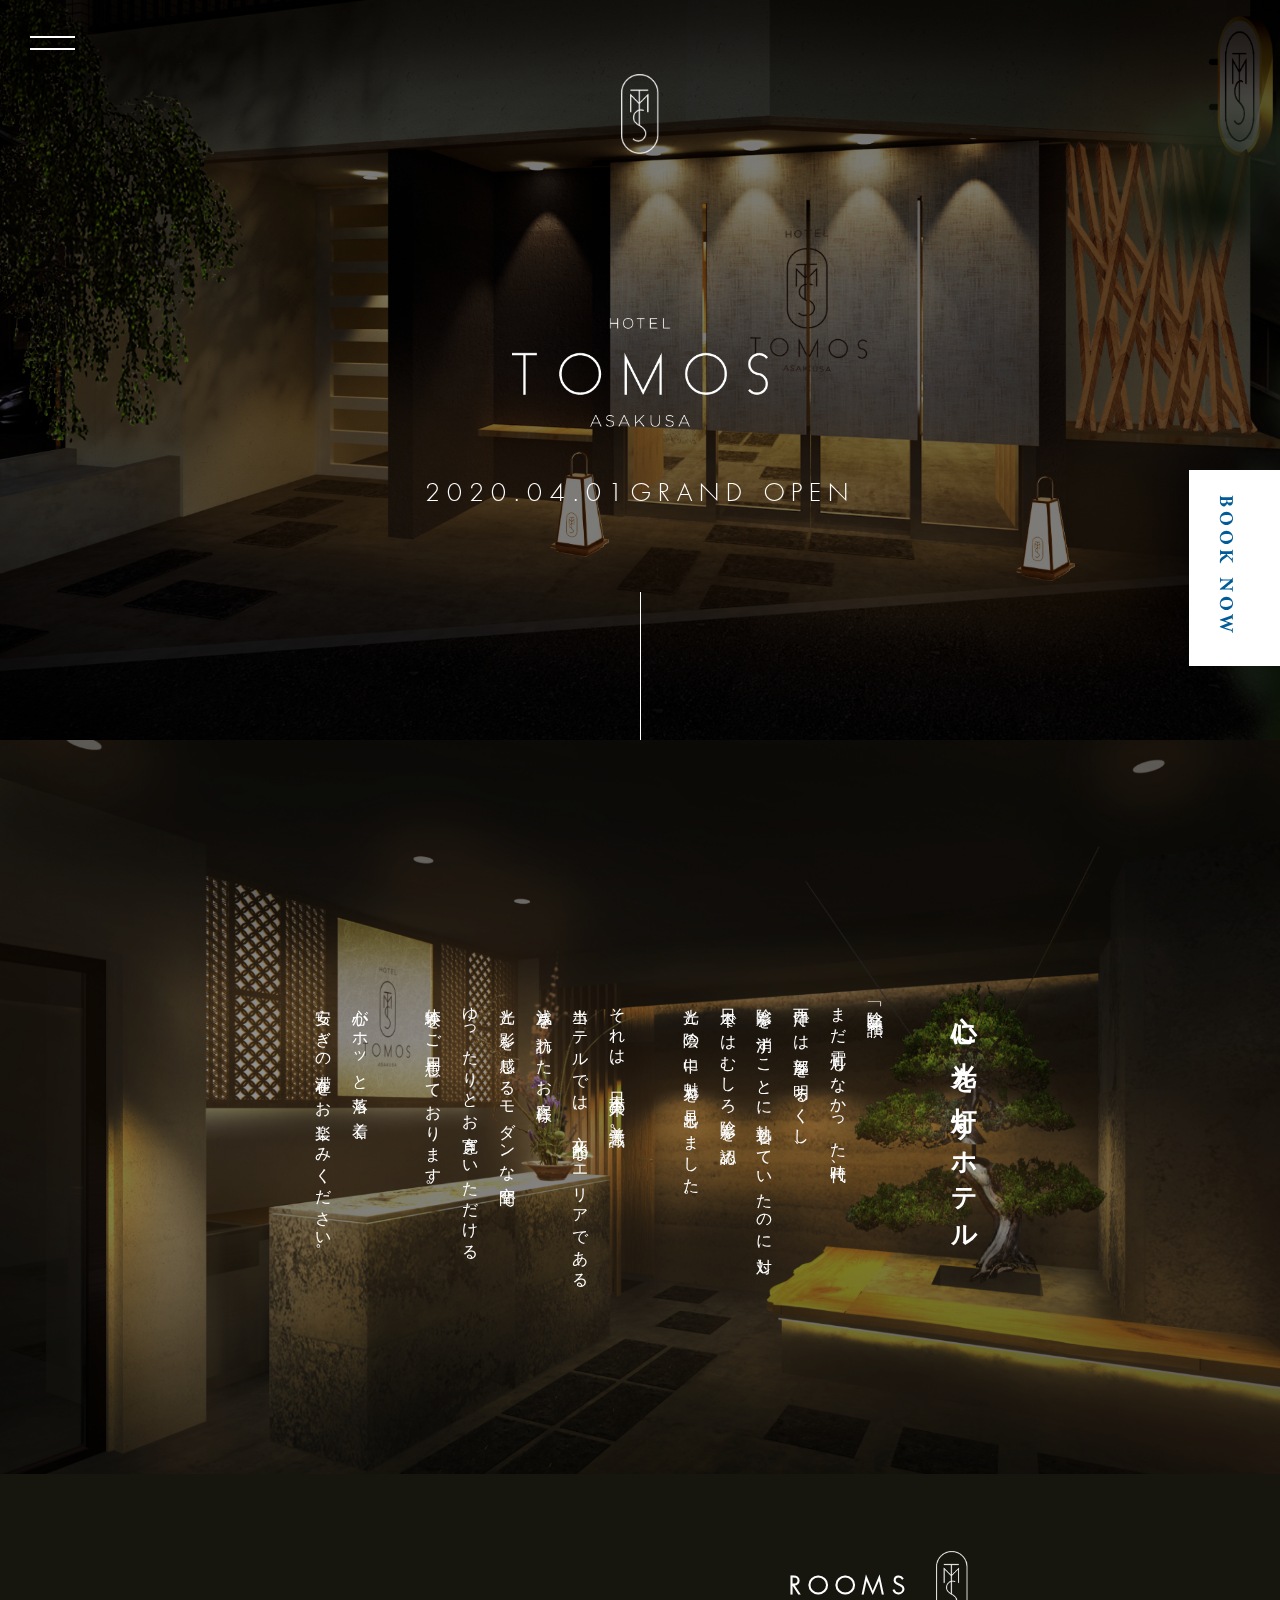
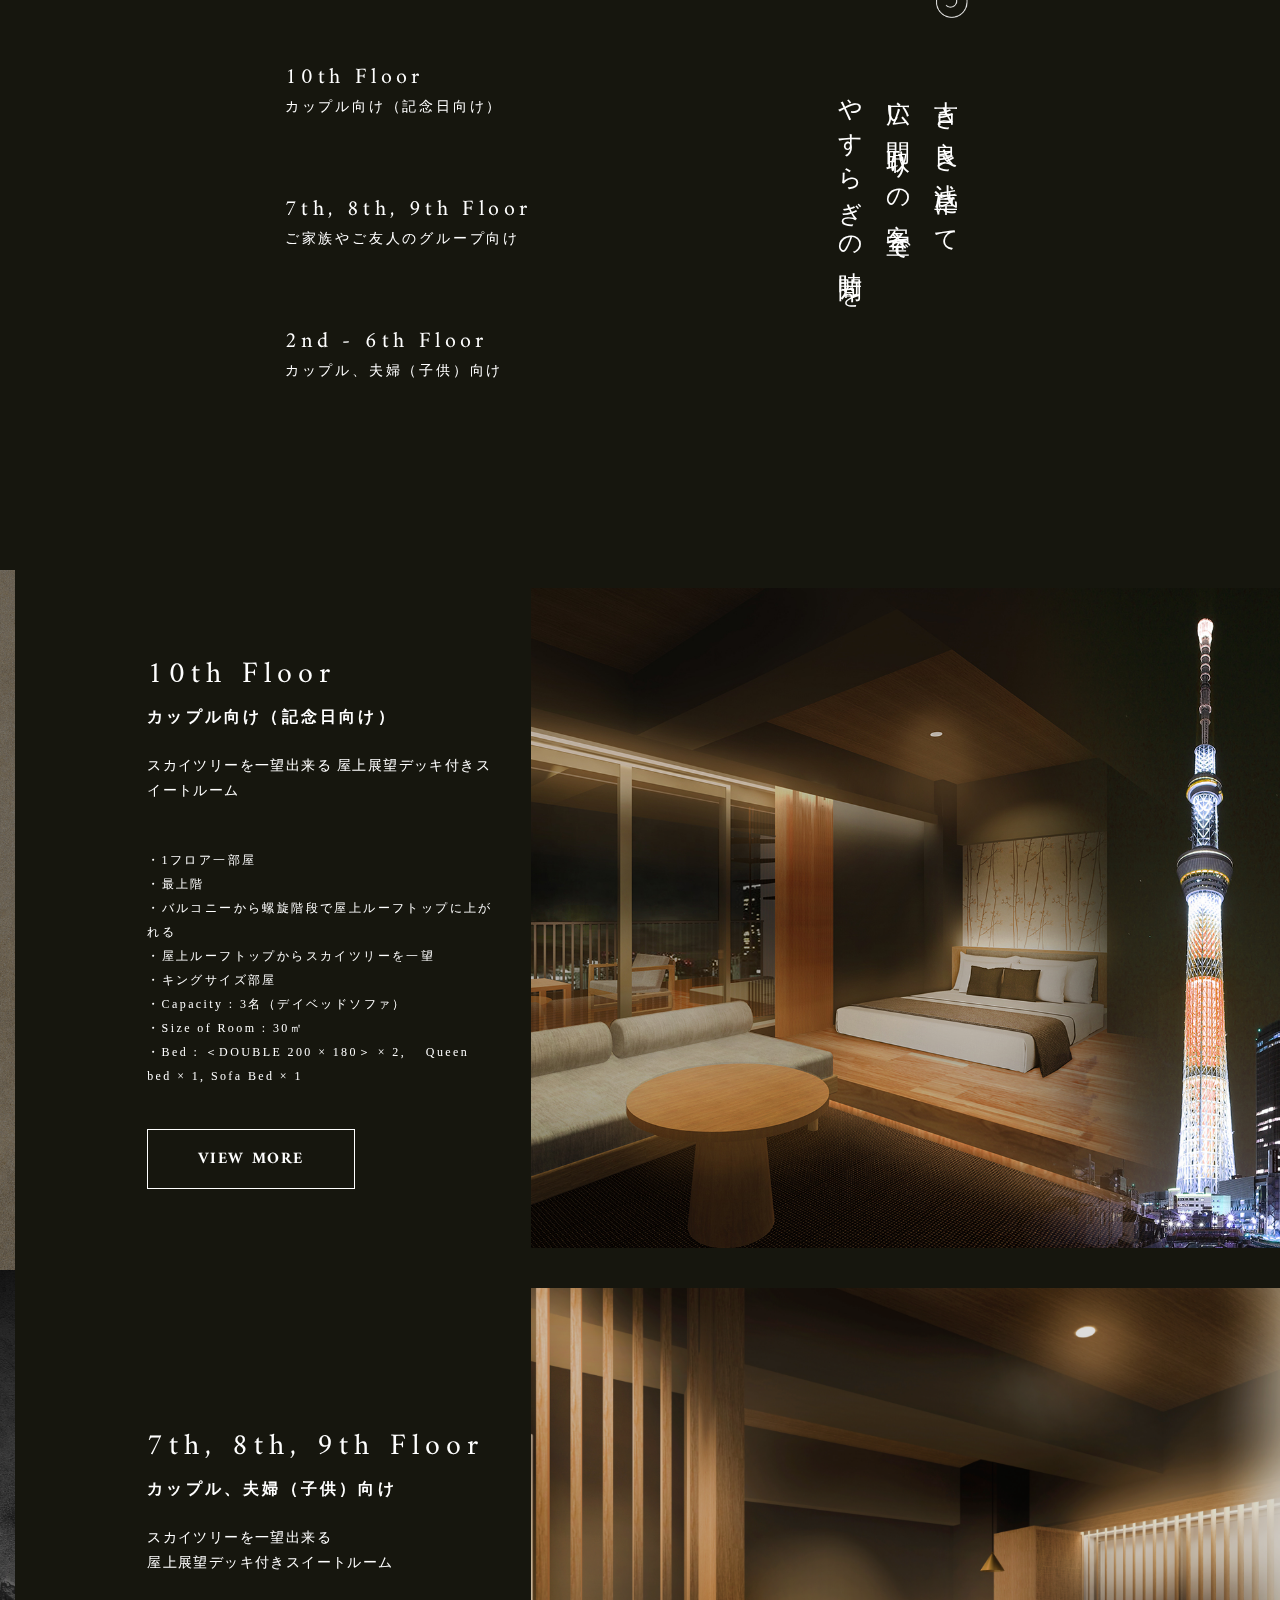
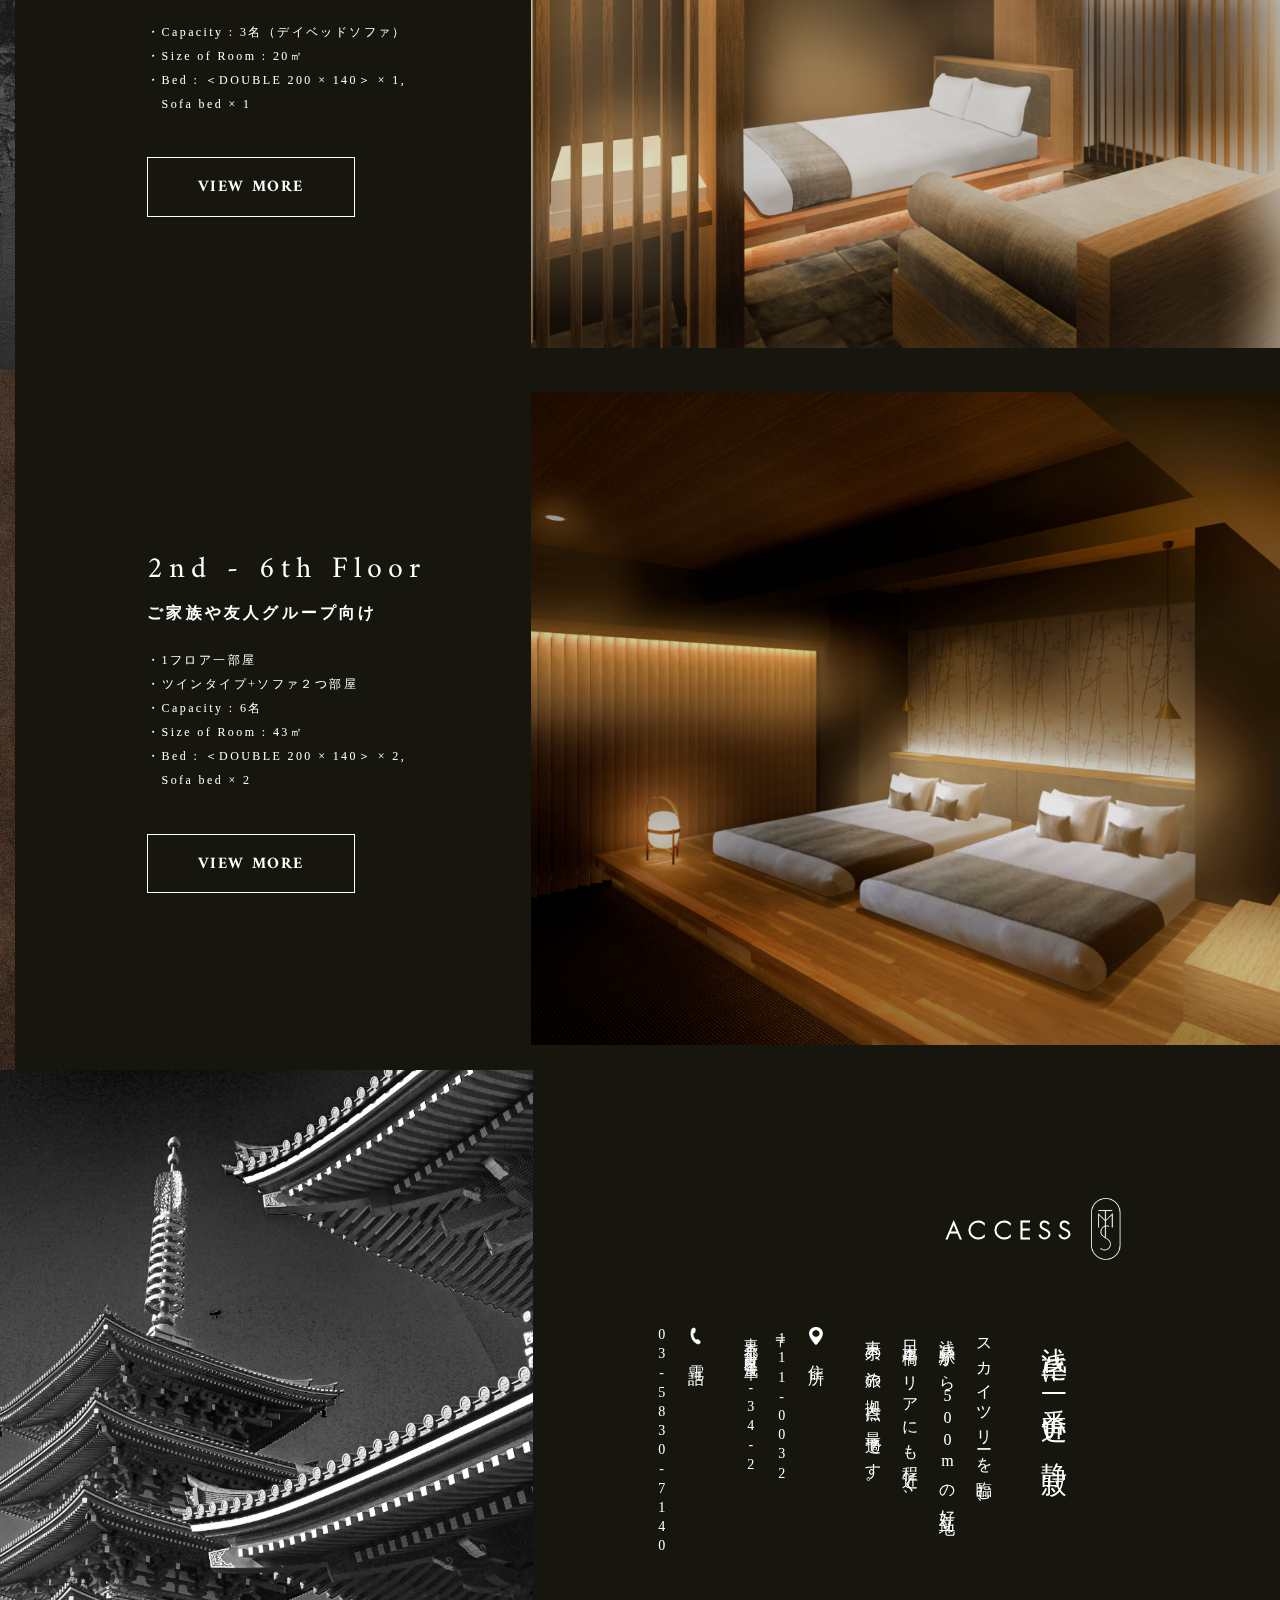
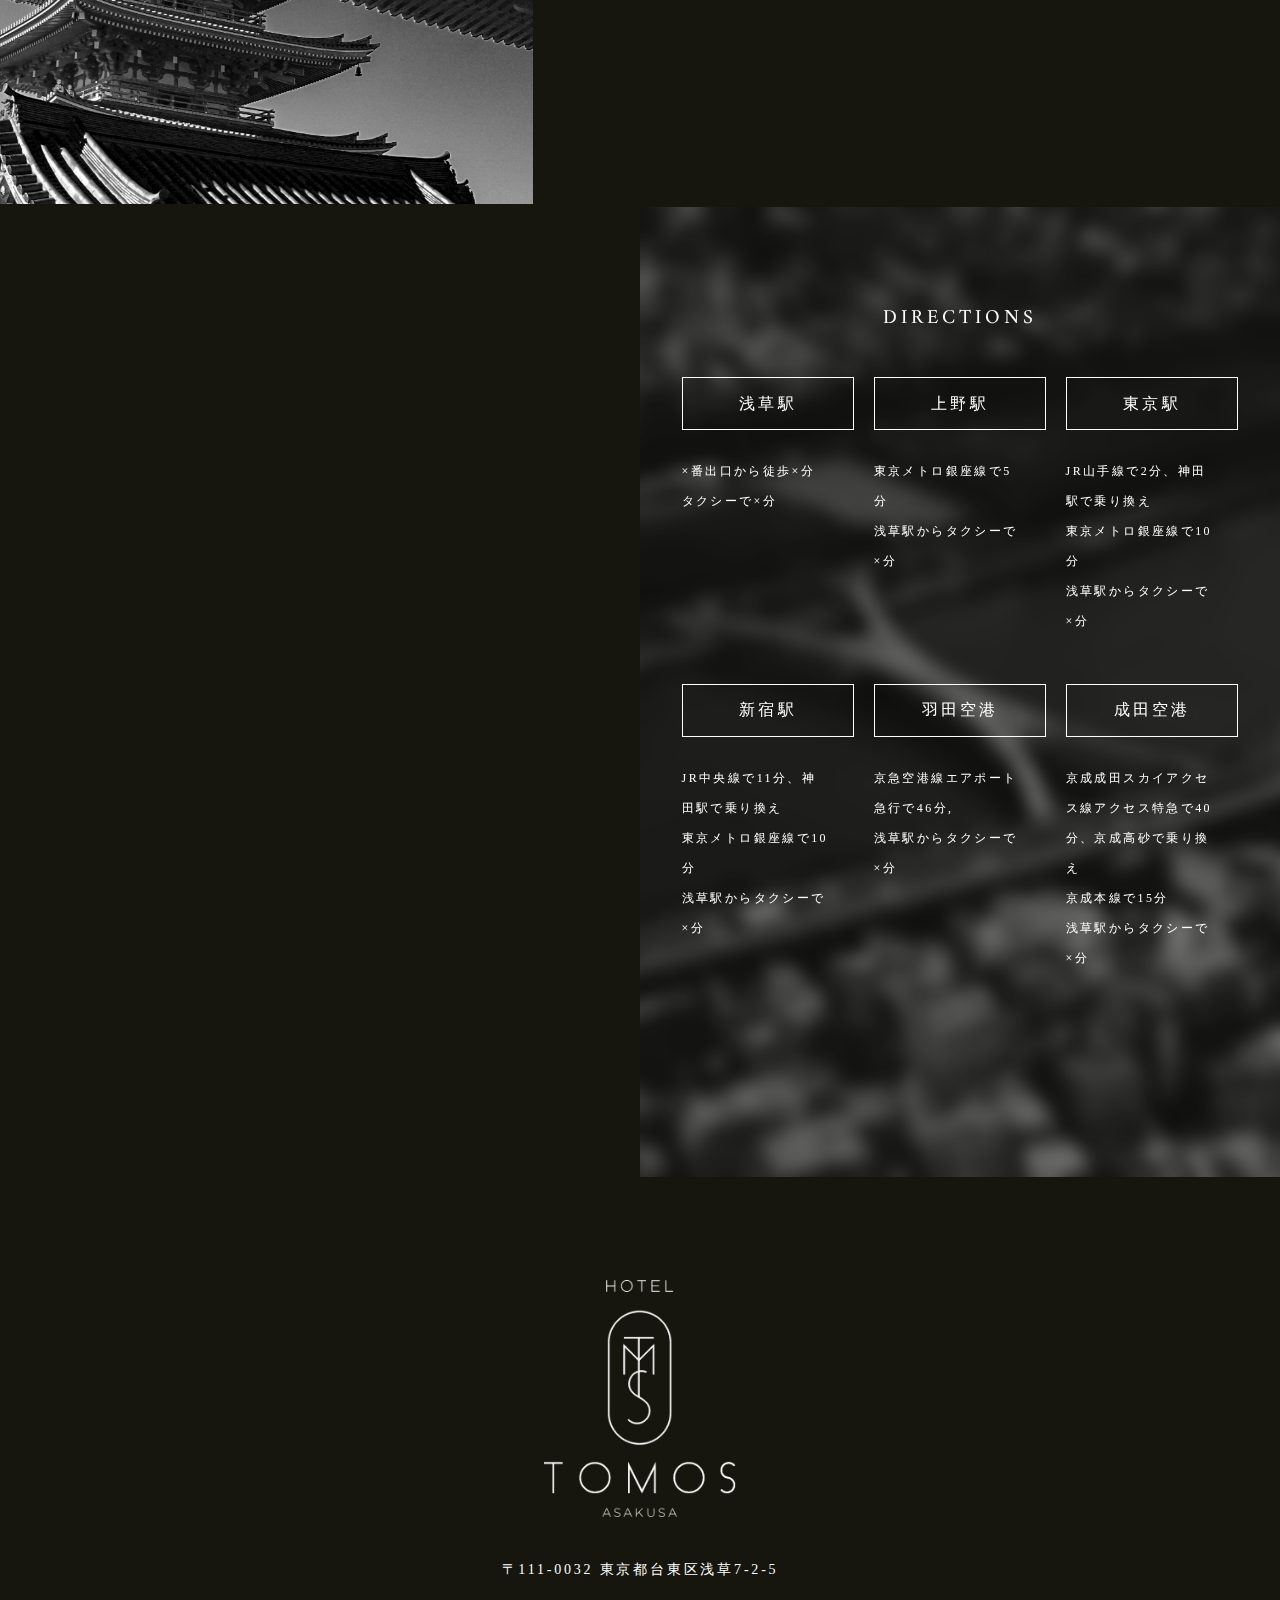
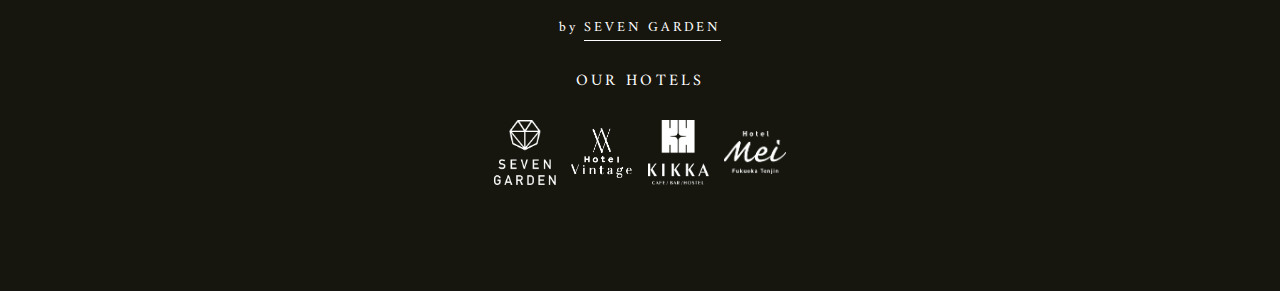
==== commit 889827f7: "adding animation" ====
--- a/index.html
+++ b/index.html
@@ -13,6 +13,14 @@
   <link rel="stylesheet" href="static/css/candle.css">
 </head>
 <body>
+  <script src="https://ajax.googleapis.com/ajax/libs/jquery/2.1.3/jquery.min.js"></script>
+  <script defer>
+    $(function(){
+      $('.menu-line').animate({
+          width: '50px'
+      }, 1000, 'linear');
+    });
+  </script>
 
   <div class="wrapper">
     <section id="fv">
@@ -22,6 +30,21 @@
            <span class="menu-line menu-line2 menu-bottom-line"></span>
          </div>
        </div>
+
+       <div class="menu-nav">
+          <p class="nav-item">
+            <a href="#" class="nav-link">HOME</a>
+          </p>
+          <p class="nav-item">
+            <a href="#" class="nav-link">ROOM</a>
+          </p>
+          <p class="nav-item">
+            <a href="#" class="nav-link">ACCESS</a>
+          </p>
+          <p class="nav-item">
+            <a href="#" class="nav-link"><span>BOOK NOW<span></a>
+          </p>
+        </div>
 
         <div class="logo_mark_img">
           <img src="static/images/logo_mark2.png" alt="">
@@ -470,7 +493,6 @@
   </div>
   <!-- /.wrapper -->
 
-  <script src="https://ajax.googleapis.com/ajax/libs/jquery/2.1.3/jquery.min.js"></script>
   <script src="static/js/common.js"></script>
 </body>
 </html>
--- a/static/css/base.css
+++ b/static/css/base.css
@@ -10,22 +10,52 @@
   position: fixed;
   top: 0;
   left: 0;
-  z-index: -1;
+  z-index: 0;
   width: 100%;
   height: 740px; }
   #fv .header_menu .menu2 {
     position: fixed;
     top: 4%;
     left: 30px;
-    cursor: pointer;
+    cursor: pointer !important;
     z-index: 10000; }
     #fv .header_menu .menu2 .menu-line {
-      width: 50px;
+      width: 1px;
       margin: 0 auto 10px;
       background: #FFFFFF;
       height: 2px;
       display: block;
       transition: all 0.3s ease; }
+  #fv .menu-nav {
+    width: 40%;
+    height: 100%;
+    background: #FFFFFF;
+    z-index: 9999;
+    position: fixed;
+    opacity: 1.2;
+    padding: 15% 0 0 10%;
+    transition: all 0.3s ease-out;
+    transform: translateX(-101%); }
+    #fv .menu-nav .nav-item {
+      text-align: left;
+      font-size: 20px;
+      margin-bottom: 50px;
+      font-weight: 500;
+      transition: all 0.7s;
+      position: relative; }
+      #fv .menu-nav .nav-item a {
+        font-family: "Amiri-Regular";
+        letter-spacing: 0.2em; }
+        #fv .menu-nav .nav-item a span {
+          color: #005b98; }
+    #fv .menu-nav .nav-item::before {
+      content: "";
+      width: 35px;
+      height: 1px;
+      background: #16160E;
+      position: absolute;
+      left: -18%;
+      top: 40%; }
   #fv .logo_mark_img {
     position: absolute;
     top: 10%;
@@ -34,7 +64,8 @@
     left: 0;
     margin: auto;
     width: 3%;
-    z-index: 1000; }
+    z-index: 1000;
+    opacity: 0; }
   #fv .logo_text_img {
     position: absolute;
     top: 43%;
@@ -43,7 +74,9 @@
     left: 0;
     margin: auto;
     width: 20%;
-    z-index: 1000; }
+    z-index: 1000;
+    animation: fv_text_img 1s ease-in 1s;
+    animation-fill-mode: both; }
   #fv .open {
     width: 100%;
     position: absolute;
@@ -52,7 +85,9 @@
     bottom: 0;
     left: 0;
     margin: auto;
-    z-index: 1000; }
+    z-index: 1000;
+    animation: open_fadeIn 1s ease-in 3s;
+    animation-fill-mode: both; }
     #fv .open .open_text {
       text-align: center;
       font-family: "FuturaStd-Light";
@@ -62,11 +97,11 @@
   #fv .fv_line {
     position: absolute;
     right: 0;
-    bottom: 0;
+    top: 80%;
     left: 0;
     margin: 0 auto;
     width: 1px;
-    height: 155px;
+    height: 1px;
     background-color: #FFFFFF;
     transition: all 2s ease; }
   #fv .fv_active {
@@ -388,4 +423,27 @@
 .pc_none {
   display: none; }
 
+.active span:nth-of-type(1) {
+  -webkit-transform: translateY(5px) rotate(0);
+  transform: translateY(0px) rotate(0); }
+
+.active span:nth-of-type(2) {
+  opacity: 0; }
+
+.wrapper #fv .open_menu {
+  transform: translateX(0); }
+
+@keyframes fv_text_img {
+  from {
+    transform: translateX(30%);
+    opacity: 0; }
+  to {
+    transform: translateX(0);
+    opacity: 1; } }
+@keyframes open_fadeIn {
+  from {
+    opacity: 0; }
+  to {
+    opacity: 1; } }
+
 /*# sourceMappingURL=base.css.map */
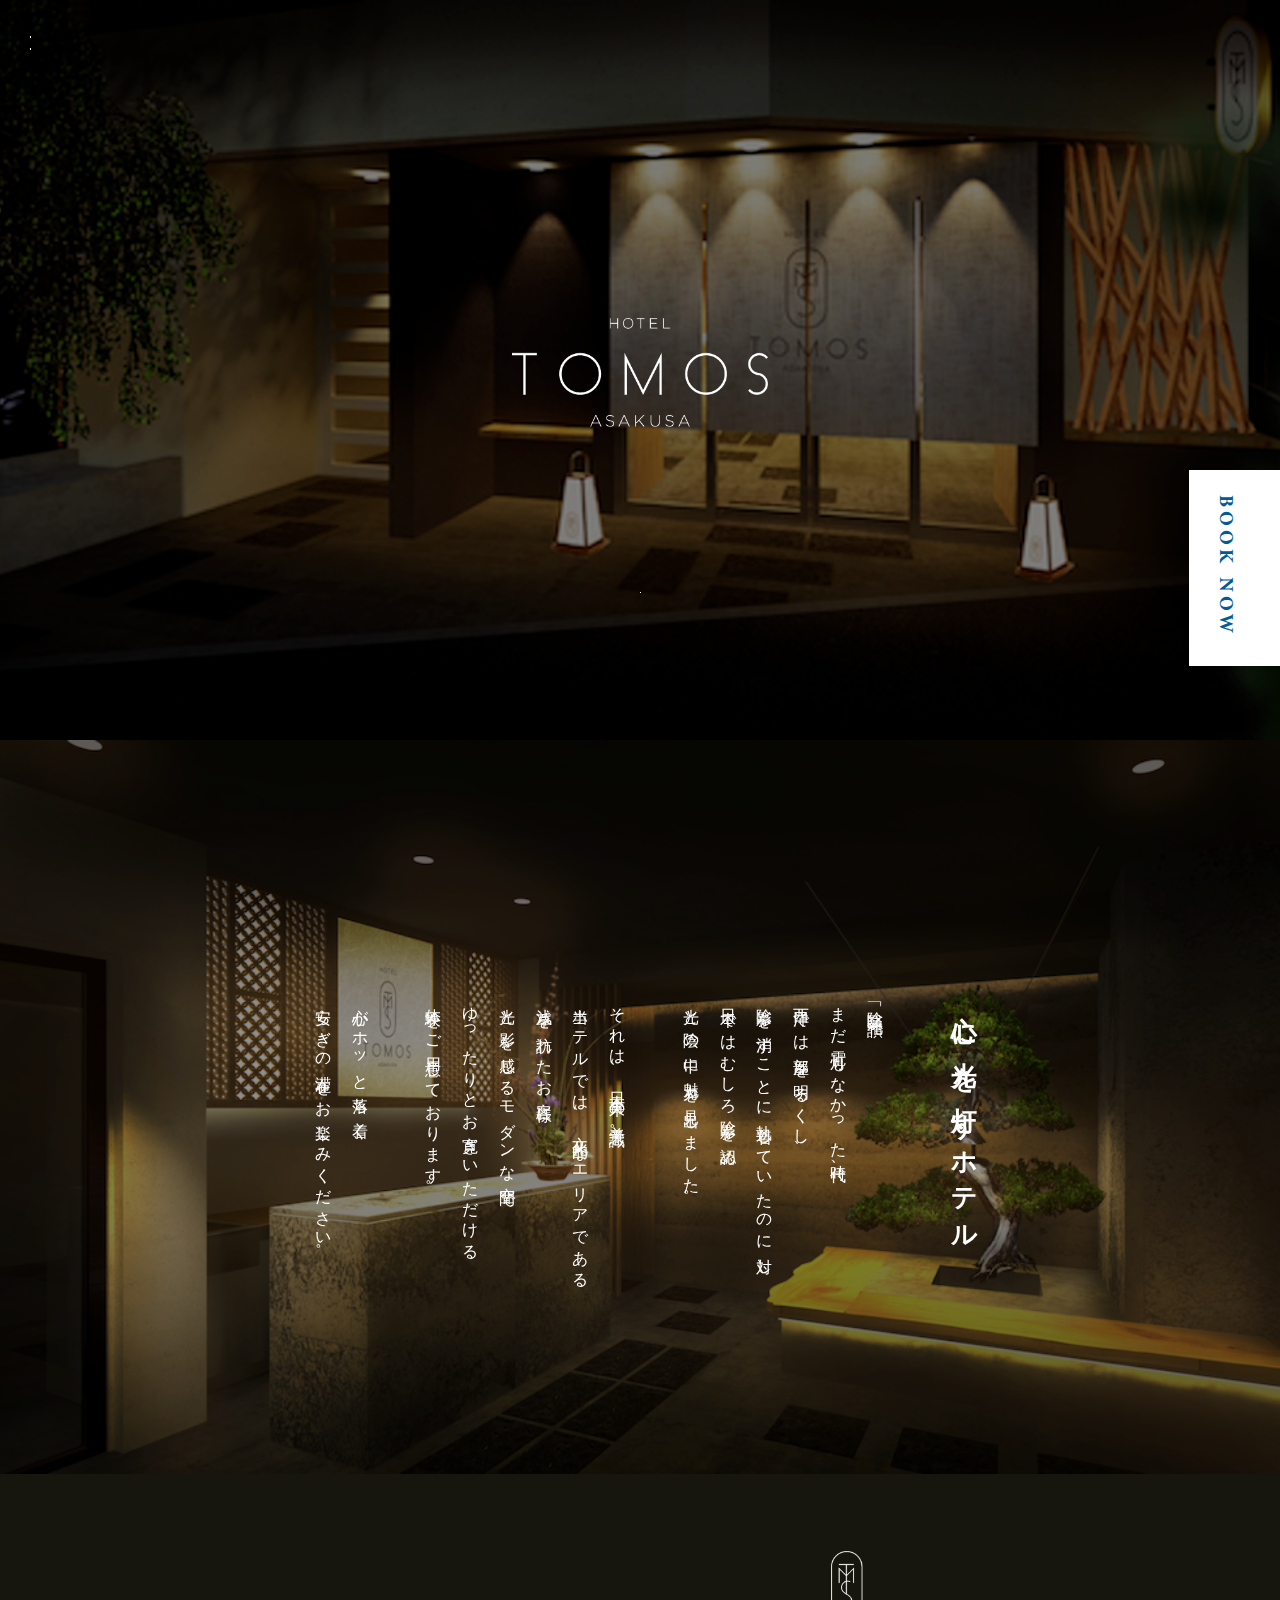
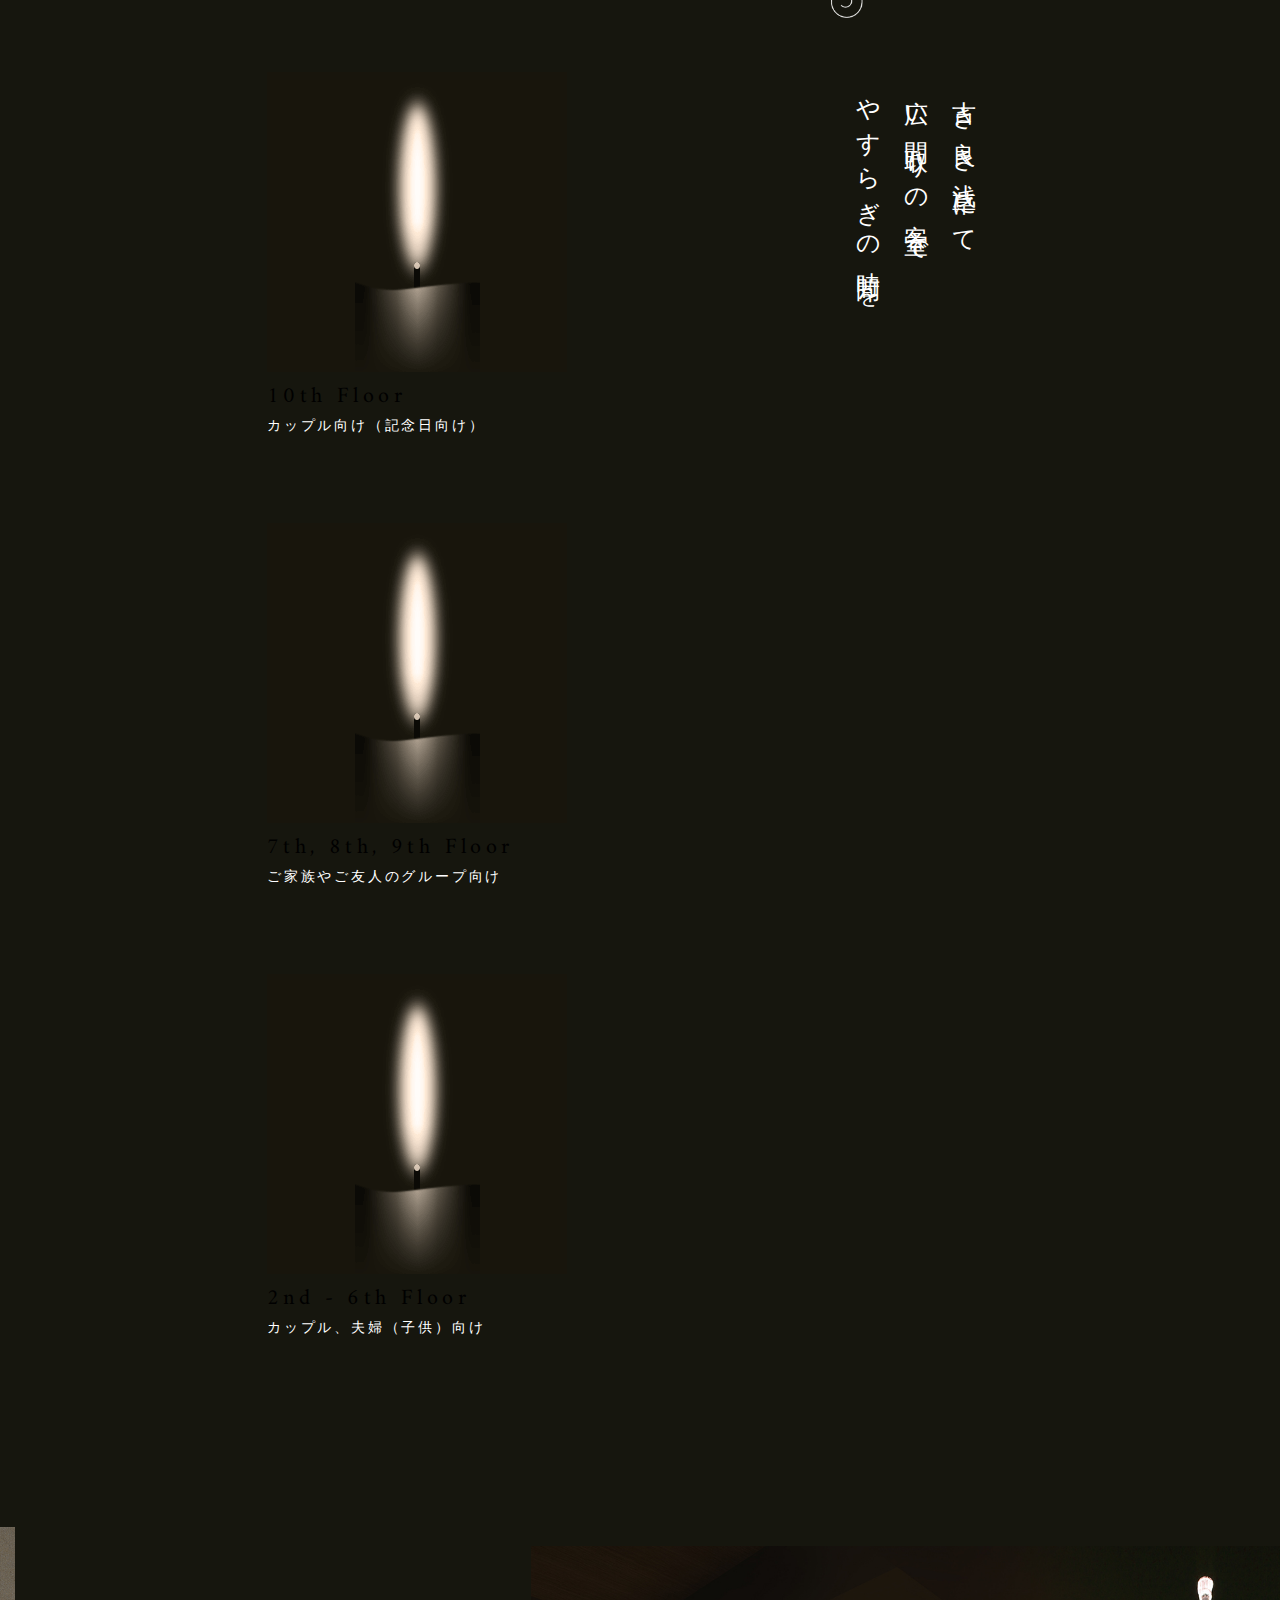
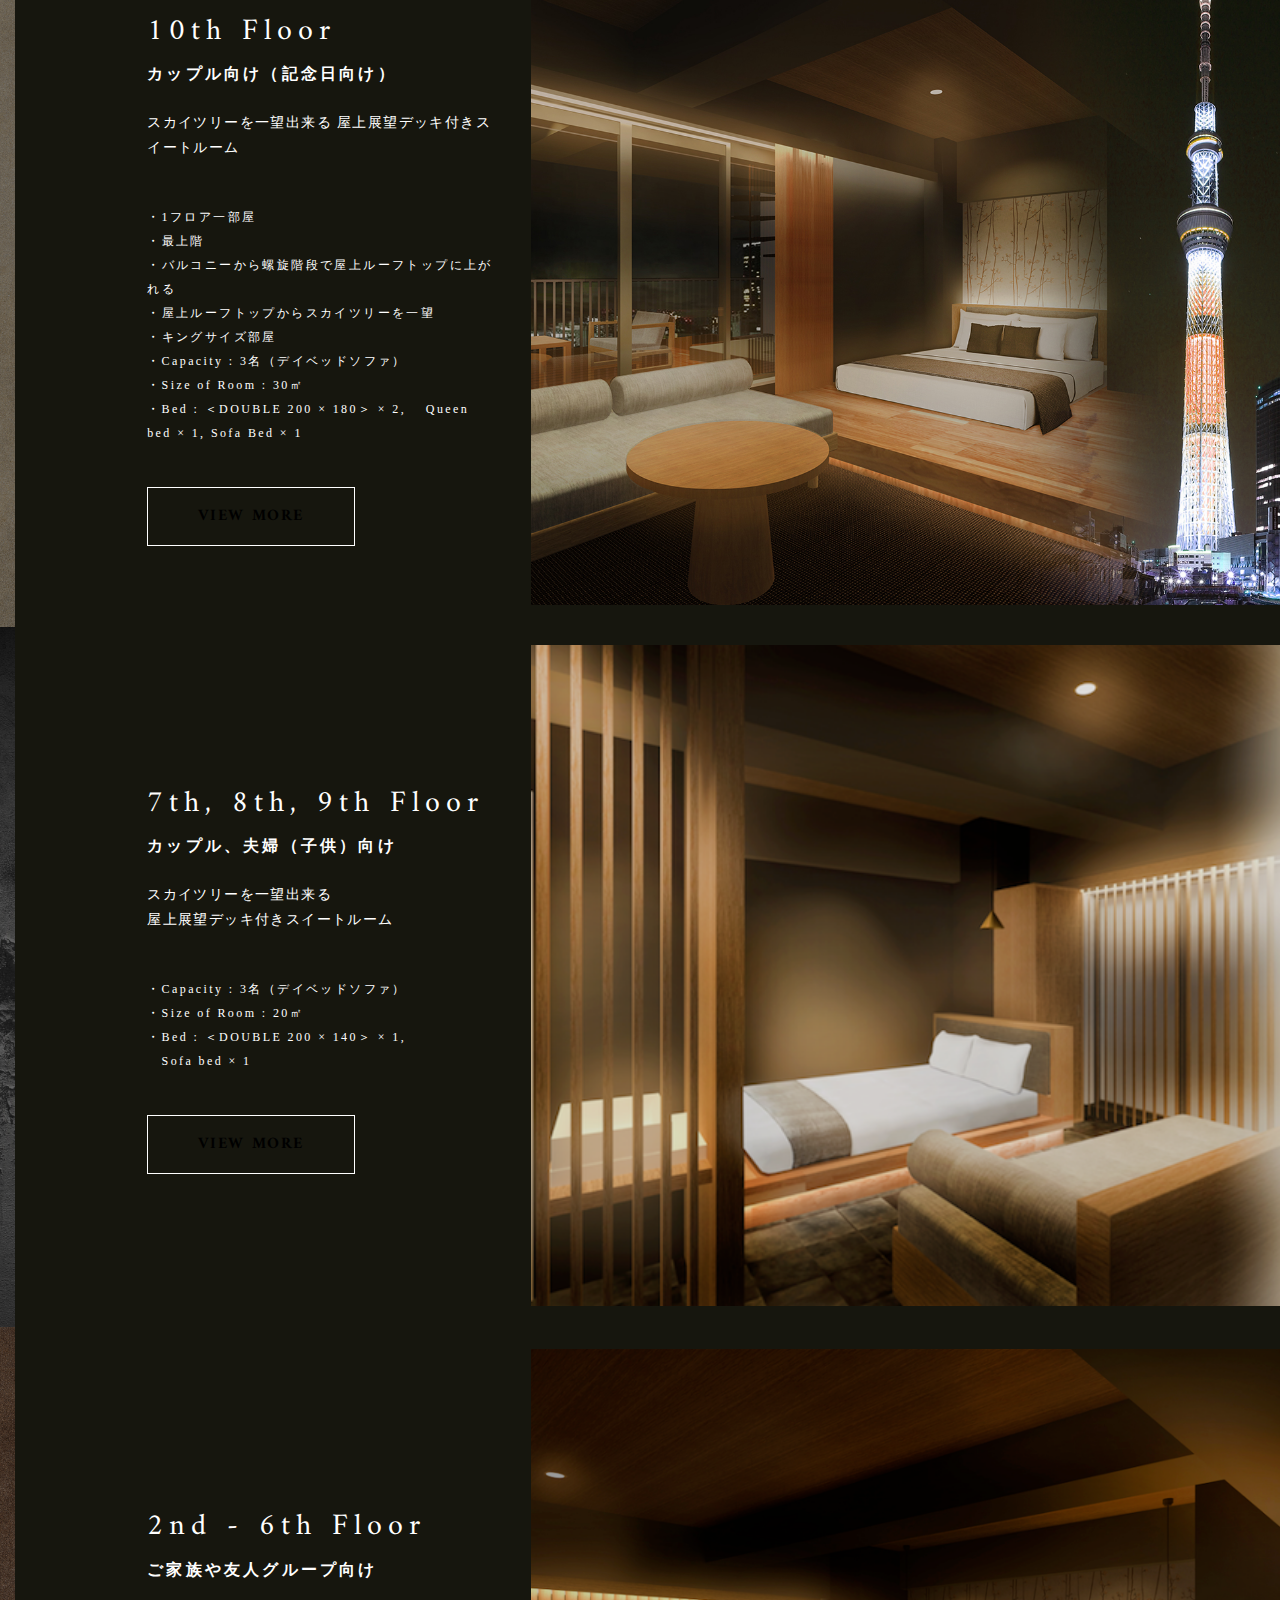
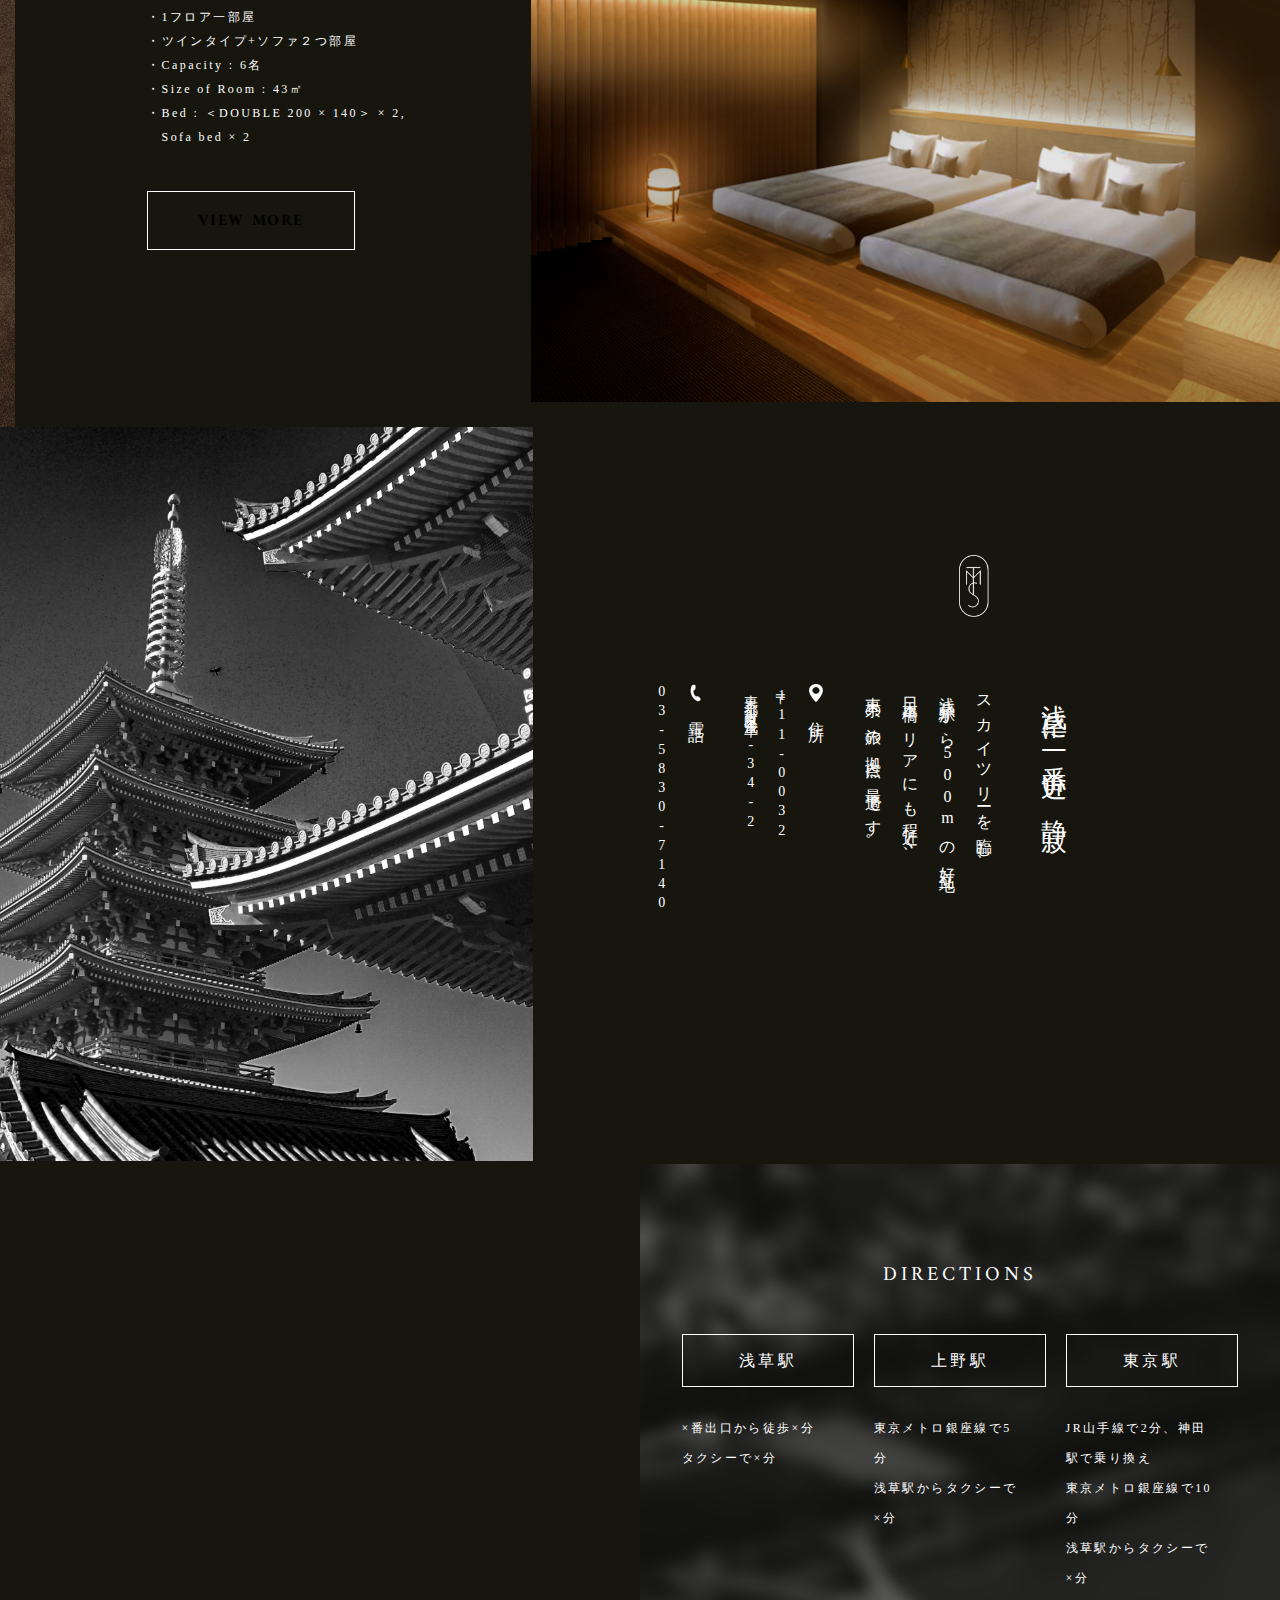
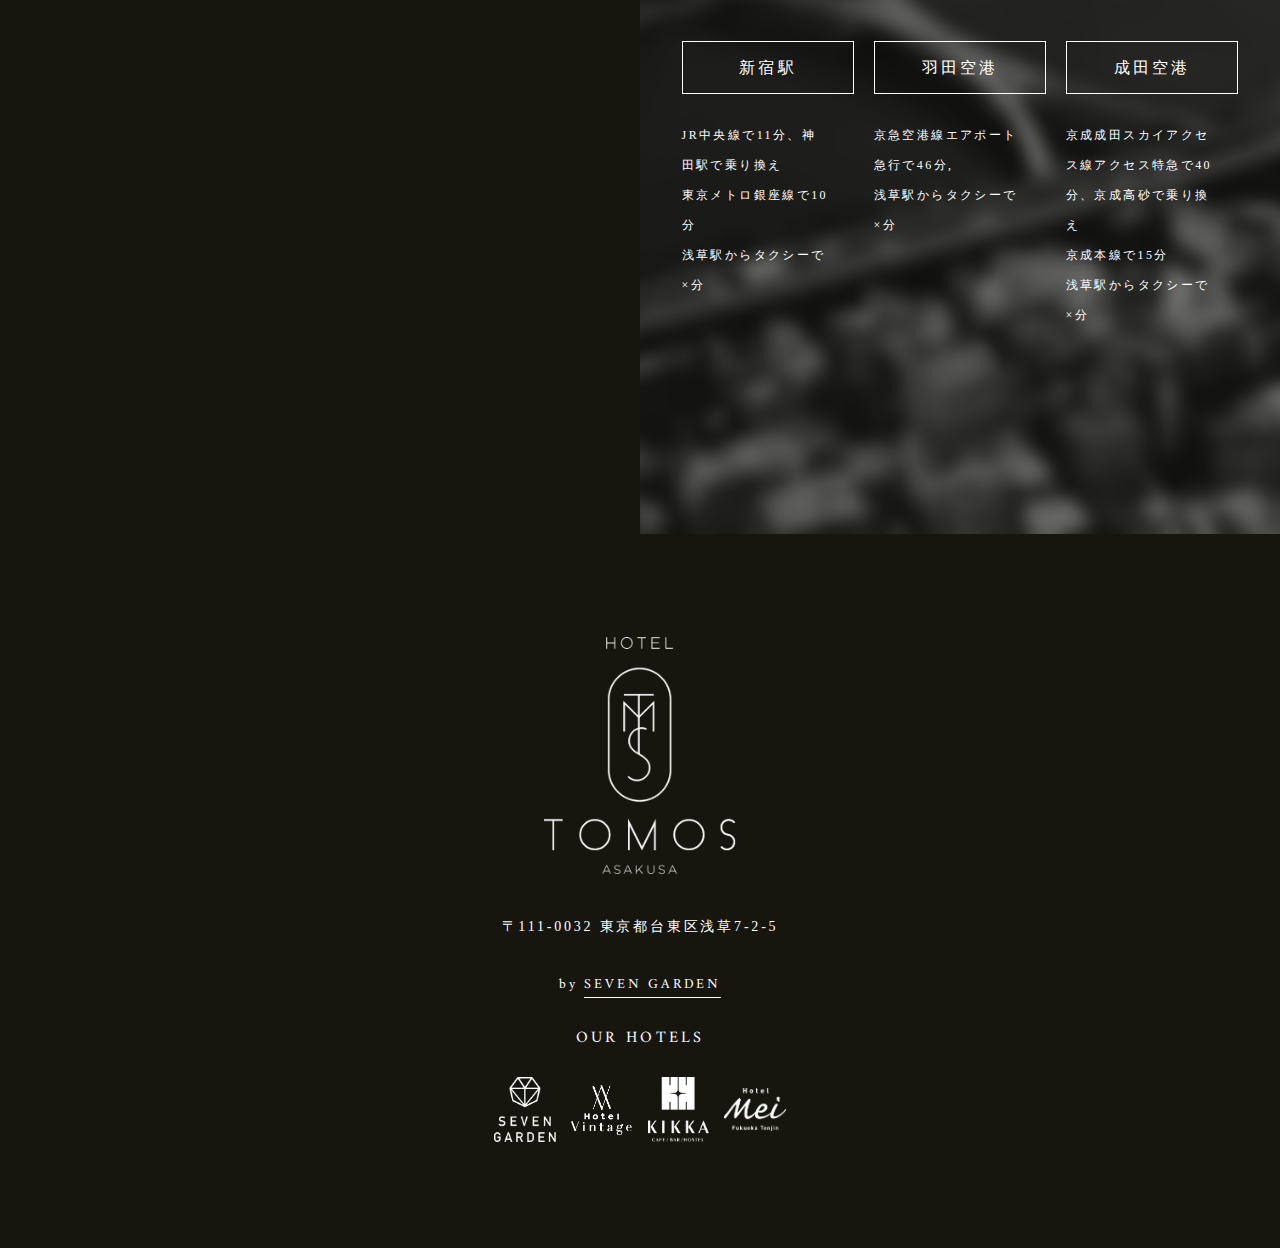
==== commit 84169e7e: "fixed" ====
--- a/index.html
+++ b/index.html
@@ -11,9 +11,14 @@
   <link rel="stylesheet" href="static/css/fonts.css">
   <link rel="stylesheet" href="static/css/reset.css">
   <link rel="stylesheet" href="static/css/candle.css">
+  <link rel="stylesheet" href="static/css/magnific-popup.css">
+  <link rel="stylesheet" href="static/css/vegas.css">
+  <link rel="stylesheet" href="static/css/vegas.min.css">
+  <link href="https://fonts.googleapis.com/css?family=Noto+Serif+JP&display=swap" rel="stylesheet">
+  <link href="https://fonts.googleapis.com/css?family=Amiri&display=swap" rel="stylesheet">
 </head>
 <body>
-  <script src="https://ajax.googleapis.com/ajax/libs/jquery/2.1.3/jquery.min.js"></script>
+  <script src="https://s3.ap-northeast-1.amazonaws.com/sevengarden/file/7/jquery-341.min.js"></script>
   <script defer>
     $(function(){
       $('.menu-line').animate({
@@ -33,13 +38,13 @@
 
        <div class="menu-nav">
           <p class="nav-item">
-            <a href="#" class="nav-link">HOME</a>
+            <a href="#fv" class="nav-link">HOME</a>
           </p>
           <p class="nav-item">
-            <a href="#" class="nav-link">ROOM</a>
+            <a href="#rooms_access" class="nav-link">ROOM</a>
           </p>
           <p class="nav-item">
-            <a href="#" class="nav-link">ACCESS</a>
+            <a href="#access" class="nav-link">ACCESS</a>
           </p>
           <p class="nav-item">
             <a href="#" class="nav-link"><span>BOOK NOW<span></a>
@@ -57,7 +62,8 @@
         <!-- /.logo_text_img -->
 
         <div class="open">
-          <p class="open_text">2020.04.01<br class="pc_none">GRAND OPEN</p>
+          <p class="open_text"><img src="https://s3.ap-northeast-1.amazonaws.com/sevengarden/image/7/Tomos-2020-1581422302.04" alt=""></p>
+          <p class="open_text_sp"><img src="https://s3.ap-northeast-1.amazonaws.com/sevengarden/image/7/Tomos-2020-1581422267.04" alt=""></p>
         </div>
         <!-- /.open_text -->
 
@@ -104,7 +110,7 @@
       <div class="room_top_wrap">
         <div class="catch_copy order_2">
           <div class="rooms_title_flex">
-            <h4 class="rooms">ROOMS</h4>
+            <h4 class="rooms"><img src="https://s3.ap-northeast-1.amazonaws.com/sevengarden/image/7/Tomos-ROOMS-1581422278.png" alt=""></h4>
             <!-- /.rooms -->
             <div class="rooms_img_logo">
               <img src="static/images/logo_mark2.png" alt="">
@@ -125,11 +131,11 @@
         <!-- /.catch_copy -->
         <div class="floor_index order_1">
           <div class="floor_index_content">
-              <dl>
-                <dt>
-                  <div class="candle"><!-- ここにキャンドルのコードを書く --></div><!-- /.candle -->
+              <dl class="room_link1">
+                <dt class="candle-place candle1">
+                  <img src="static/images/flamegif02.gif" alt="">
                 </dt>
-                <dd class="floor">10th Floor</dd>
+                <dd class="floor"><a href="#10F">10th Floor</a></dd>
                 <!-- /.floor -->
                 <dd class="recommend">カップル向け（記念日向け）</dd>
                 <!-- /.recommend -->
@@ -138,11 +144,11 @@
           <!-- /.floor_index_content -->
 
           <div class="floor_index_content">
-            <dl>
-              <dt>
-                <div class="candle"><!-- ここにキャンドルのコードを書く --></div><!-- /.candle -->
+            <dl class="room_link2">
+              <dt class="candle-place candle2">
+                <img src="static/images/flamegif02.gif" alt="">
               </dt>
-              <dd class="floor">7th, 8th, 9th Floor</dd>
+              <dd class="floor"><a href="#7-9F">7th, 8th, 9th Floor</a></dd>
               <!-- /.floor -->
               <dd class="recommend">ご家族やご友人のグループ向け</dd>
               <!-- /.recommend -->
@@ -151,11 +157,11 @@
           <!-- /.floor_index_content -->
 
           <div class="floor_index_content">
-            <dl>
-              <dt>
-                <div class="candle"><!-- ここにキャンドルのコードを書く --></div><!-- /.candle -->
+            <dl class="room_link3">
+              <dt class="candle-place candle3">
+                <img src="static/images/flamegif02.gif" alt="">
               </dt>
-              <dd class="floor">2nd - 6th Floor</dd>
+              <dd class="floor"><a href="#2-6F">2nd - 6th Floor</a></dd>
               <!-- /.floor -->
               <dd class="recommend">カップル、夫婦（子供）向け</dd>
               <!-- /.recommend -->
@@ -168,7 +174,7 @@
       <!-- /.room_top_wrap -->
 
       <div class="room_detail_wrap">
-        <div class="room_detail_content content_1">
+        <div class="room_detail_content content_1" id="10F">
           <div class="room_texture_img texture_1">
             <img src="static/images/wall_texture.png" alt="">
           </div>
@@ -213,7 +219,7 @@
                 <!-- /.room_param_val -->
               </ul>
               <!-- /.room_param_wrap -->
-              <p class="view_more">VIEW MORE</p>
+              <p class="view_more"><a href="static/images/10F_inverted.jpg" class="test-popup-link">VIEW MORE</a></p>
               <!-- /.view_more -->
             </div>
             <!-- /.room_detail_tx -->
@@ -221,7 +227,7 @@
         </div>
         <!-- /.room_detail_content -->
 
-        <div class="room_detail_content content_2">
+        <div class="room_detail_content content_2" id="7-9F">
           <div class="room_texture_img texture_2">
             <img src="static/images/shutterstock_496615897.png" alt="">
           </div>
@@ -254,7 +260,7 @@
                 <!-- /.room_param_val -->
               </ul>
               <!-- /.room_param_wrap -->
-              <p class="view_more">VIEW MORE</p>
+              <p class="view_more"><a href="static/images/tomos_layout1.jpg" class="test-popup-link">VIEW MORE</a></p>
               <!-- /.view_more -->
             </div>
             <!-- /.room_detail_tx -->
@@ -262,7 +268,7 @@
           <!-- /.room_detail_content -->
         </div>
 
-        <div class="room_detail_content content_3">
+        <div class="room_detail_content content_3" id="2-6F">
           <div class="room_texture_img texture_3">
             <img src="static/images/wall_texture2.png" alt="">
           </div>
@@ -292,7 +298,7 @@
                 <!-- /.room_param_val -->
               </ul>
               <!-- /.room_param_wrap -->
-              <p class="view_more">VIEW MORE</p>
+              <p class="view_more"><a href="static/images/3F_inverted.jpg" class="test-popup-link">VIEW MORE</a></p>
               <!-- /.view_more -->
             </div>
             <!-- /.room_detail_tx -->
@@ -302,7 +308,7 @@
       </div>
       <!-- /.room_detail_wrap -->
 
-      <div class="access_wrap">
+      <div class="access_wrap" id="access">
         <div class="access_asakusa_img">
           <img src="static/images/jirayu-koontholjinda-aGa7_GZ-t3g-unsplash.png" alt="">
         </div>
@@ -311,7 +317,7 @@
         <div class="access_tx">
           <div class="access_tx_content_wrap">
             <div class="access_title_flex">
-              <h4 class="access">ACCESS</h4>
+              <h4 class="access"><img src="https://s3.ap-northeast-1.amazonaws.com/sevengarden/image/7/Tomos-ACCESS-1581422290.png" alt=""></h4>
               <!-- /.access -->
               <div class="rooms_img_logo">
                 <img src="static/images/logo_mark2.png" alt="">
@@ -494,5 +500,110 @@
   <!-- /.wrapper -->
 
   <script src="static/js/common.js"></script>
+  <script scr="static/js/jquery.magnific-popup.js"></script>
+  <script src="static/js/jquery.magnific-popup.min.js"></script>
+  <script src="static/js/vegas.min.js"></script>
+
+  <script>
+    $(function(){
+      $('.room_link2').hover(function(){
+        $('.candle2').css('opacity', '1');
+        $('.candle2').css('transition', 'all 1s ease-in');
+        $('.candle1').css('opacity', '0');
+        $('.candle3').css('opacity', '0');
+        $('.candle1').css('transition', 'all 0.5s linear');
+        $('.candle3').css('opacity', '0');
+        $('.candle3').css('transition', 'all 0.5s linear');
+      });
+
+      $('.room_link3').hover(function(){
+        $('.candle3').css('opacity', '1');
+        $('.candle3').css('transition', 'all 1s ease-in');
+        $('.candle1').css('opacity', '0');
+        $('.candle1').css('transition', 'all 0.5s linear');
+        $('.candle2').css('opacity', '0');
+        $('.candle2').css('transition', 'all 0.5s linear');
+      });
+
+      $('.room_link1').hover(function(){
+        $('.candle1').css('opacity', '1');
+        $('.candle1').css('transition', 'all 1s ease-in');
+        $('.candle2').css('opacity', '0');
+        $('.candle2').css('transition', 'all 0.5s linear');
+        $('.candle3').css('opacity', '0');
+        $('.candle3').css('transition', 'all 0.5s linear');
+      });
+    });
+  </script>
+
+  <script>
+    jQuery(function($){
+      $('.test-popup-link').magnificPopup({
+        type: 'image'
+        // その他のオプション（必要であれば）
+      });
+    });
+  </script>
+
+  <script>
+    $('#fv').vegas({
+      slides: [
+       { src: 'static/images/fv_entrance.png' }
+      ],
+       timer: false,
+       transitionDuration: 3000,
+       animation: 'kenburns',
+       transition: 'ease-out'
+    });
+  </script>
+
+  <script>
+    $(function(){
+      $('.concept_tx_title').css('visibility','hidden');
+      $('.concept_tx_lead').css('visibility','hidden');
+      var targetElement = $('#concept').offset().top;
+
+      $(window).scroll(function(){
+        var winTop = $(this).scrollTop();
+
+        target_half = targetElement / 5
+
+        if(winTop >= target_half){
+          $('.concept_tx_title').addClass('fadeInDown');
+          $('.concept_tx_lead').addClass('fadeInDown');
+        }
+
+        if (winTop >= targetElement) {
+          $('#concept').addClass('fixed');
+        } else if (winTop <= targetElement) {
+          $('#concept').removeClass('fixed');
+        }
+      });
+    });
+  </script>
+
+  <script>
+  $(window).scroll(function(){
+      $('.concept_tx_title').each(function(){
+        var scroll = $(window).scrollTop();
+        var targetElement = $(this).offset().top;
+        var windowHeight = $(window).height();
+
+        if (scroll > targetElement - windowHeight + 80){
+
+        }
+      });
+
+      $('.concept_tx_lead').each(function(){
+        var scroll = $(window).scrollTop();
+        var targetElement = $(this).offset().top;
+        var windowHeight = $(window).height();
+
+        if (scroll > targetElement - windowHeight + 200){
+
+        }
+      });
+    });
+  </script>
 </body>
 </html>
--- a/static/css/fonts.css
+++ b/static/css/fonts.css
@@ -8,10 +8,17 @@
   src: url('../fonts/Amiri-Regular.ttf') format('truetype');
 }
 
+/*@font-face{
+  font-family: 'FuturaStd-Light';
+  src: url('https://s3.ap-northeast-1.amazonaws.com/sevengarden/file/6/FuturaStd-Light.otf') format('opentype');
+}
+*/
+
 @font-face{
   font-family: 'FuturaStd-Light';
-  src: url('../fonts/FuturaStd-Light.otf') format('opentype');
+  src: url('https://s3.ap-northeast-1.amazonaws.com/sevengarden/file/7/Futura-Std-Light.otf') format('opentype');
 }
+
 
 @font-face{
   font-family: 'SourceHanSerif';
--- a/static/css/candle.css
+++ b/static/css/candle.css
@@ -1,3 +1,86 @@
+.candle {
+  width: 15px;
+  margin: 30px auto 0 auto;
+  position: relative;
+  height: 80%;
+  align-self: flex-end;
+  animation: blink .1s infinite; }
 
+.flame {
+  width: 10px;
+  height: 18px;
+  margin: 0px auto;
+  position: relative;
+  animation: move 3s infinite, move-left 3s infinite;
+  transform-origin: 50% 90%; }
+  .flame .top {
+    width: 5px;
+    height: 100%;
+    position: absolute;
+    top: 0;
+    left: 0;
+    background: white;
+    border-top-left-radius: 10000%;
+    border-bottom-left-radius: 50px;
+    border-top-right-radius: 10000%;
+    border-bottom-right-radius: 1000px;
+    transform: skewY(-10deg);
+    box-shadow: 0 0px 0px 3px white, 0 -20px 1px 4px white, 0 -25px 0px 3px gold, 0 -27px 3px 4px #ff6a00, 0 0px 150px 10px #ff6a00, 0 -10px 2px 4px white, 0 -5px 3px 3px white; }
+
+.shadows {
+  position: absolute;
+  left: 22%;
+  top: -15%;
+  width: 1px;
+  height: 1px;
+  border-radius: 50%;
+  box-shadow: 0 5px 20px 15px gold, 0 0px 100px 20px #ff6a00, 0 15px 50px 15px #ff6a00, 5px 30px 5px 13px #ff6a00, 5px 50px 5px 13px #ff6a00, 0 75px 50px 30px black; }
+
+.bottom {
+  transform: scale(0.9);
+  position: absolute;
+  bottom: 10px;
+  left: -1px;
+  width: 1px;
+  height: 1px;
+  border-bottom-right-radius: 1000%;
+  border-bottom-left-radius: 1000%;
+  background: #FFA500;
+  box-shadow: 3px 10px 7px 4px #FFA500, 3px 10px 10px 5px #FFA500, 3px -3px 11px 4px gold, 2px 12px 6px 7px #005DFF, 1px 1px 35px 15px #FFA500; }
+
+.wax {
+  position: relative;
+  top: 15px;
+  width: 100%;
+  height: 100%;
+  background: #ff9224;
+  background: -moz-linear-gradient(top, #ff9224 0px, #ff9224 20px, #58523a 50px);
+  /* FF3.6-15 */
+  background: -webkit-linear-gradient(top, #ff9224 0px, #ff9224 20px, #58523a 50px);
+  /* Chrome10-25,Safari5.1-6 */
+  background: linear-gradient(to bottom, #ff9224 0px, #ff9224 20px, #58523a 50px);
+  /* W3C, IE10+, FF16+, Chrome26+, Opera12+, Safari7+ */
+  filter: progid:DXImageTransform.Microsoft.gradient( startColorstr='#ff9224', endColorstr='#58523a',GradientType=0 );
+  /* IE6-9 */
+  border-top-left-radius: 10px;
+  border-top-right-radius: 10px;
+  box-shadow: inset 0 7px 12px -2px #fbf348, inset 0 9px 57px -3px rgba(255, 0, 0, 0.4), inset 0 -5px 8px 2px black, 0 0 3px 0px #ff6a00; }
+
+@keyframes move {
+  0% {
+    transform: skewX(2deg) skewY(5deg); }
+  50% {
+    transform: skewX(-2deg) skewY(0deg); }
+  100% {
+    transform: skewX(2deg) skewY(5deg); } }
+@keyframes move-left {
+  50% {
+    transform: skewX(3deg); } }
+@keyframes flame-up {
+  50% {
+    box-shadow: 0 0px 0px 3px white, 0 -38px 1px 2px white, 0 -41px 2px 3px gold, 0 -50px 5px 4px #ff6a00, 0 0px 150px 10px #ff6a00, 0 -10px 2px 4px white, 0 -5px 3px 3px white; } }
+@keyframes blink {
+  50% {
+    opacity: 0.95; } }
 
 /*# sourceMappingURL=candle.css.map */
--- a/static/css/vegas.css
+++ b/static/css/vegas.css
@@ -0,0 +1,622 @@
+.vegas-wrapper,
+.vegas-overlay,
+.vegas-timer,
+.vegas-slide,
+.vegas-slide-inner {
+    position: absolute;
+    top: 0;
+    left: 0;
+    bottom: 0;
+    right: 0;
+    overflow: hidden;
+    border: none;
+    padding: 0;
+    margin: 0;
+}
+
+.vegas-overlay {
+    opacity: .5;
+    background: transparent url("overlays/02.png") center center repeat;
+}
+
+.vegas-timer {
+    top: auto;
+    bottom: 0;
+    height: 2px;
+}
+
+.vegas-timer-progress {
+    width: 0%;
+    height: 100%;
+    background: white;
+    transition: width ease-out;
+}
+
+.vegas-timer-running .vegas-timer-progress {
+    width: 100%;
+}
+
+.vegas-slide,
+.vegas-slide-inner {
+    margin: 0;
+    padding: 0;
+    background: transparent center center no-repeat;
+    -webkit-transform: translateZ(0);
+            transform: translateZ(0);
+    will-change: transform, opacity;
+}
+
+body .vegas-container {
+    overflow: hidden !important;
+    position: relative;
+}
+
+.vegas-video {
+    min-width: 100%;
+    min-height: 100%;
+    width: auto;
+    height: auto;
+}
+
+body.vegas-container {
+    overflow: auto;
+    position: static;
+    z-index: -2;
+}
+
+body.vegas-container > .vegas-timer,
+body.vegas-container > .vegas-overlay,
+body.vegas-container > .vegas-slide {
+    position: fixed;
+    z-index: -1;
+}
+
+/* Target Safari IOS7+ in order to add 76px */
+/*******************************************/
+/* blur transition */
+/*******************************************/
+.vegas-transition-blur,
+.vegas-transition-blur2 {
+    opacity: 0;
+    -webkit-filter: blur(32px) brightness(1.01);
+            filter: blur(32px) brightness(1.01);
+}
+
+.vegas-transition-blur-in,
+.vegas-transition-blur2-in {
+    opacity: 1;
+    -webkit-filter: blur(0px) brightness(1.01);
+            filter: blur(0px) brightness(1.01);
+}
+
+.vegas-transition-blur2-out {
+    opacity: 0;
+}
+
+/*******************************************/
+/* burn transition */
+/*******************************************/
+.vegas-transition-burn,
+.vegas-transition-burn2 {
+    opacity: 0;
+    -webkit-filter: contrast(1000%) saturate(1000%);
+            filter: contrast(1000%) saturate(1000%);
+}
+
+.vegas-transition-burn-in,
+.vegas-transition-burn2-in {
+    opacity: 1;
+    -webkit-filter: contrast(100%) saturate(100%);
+            filter: contrast(100%) saturate(100%);
+}
+
+.vegas-transition-burn2-out {
+    opacity: 0;
+    -webkit-filter: contrast(1000%) saturate(1000%);
+            filter: contrast(1000%) saturate(1000%);
+}
+
+/*******************************************/
+/* fade transition */
+/*******************************************/
+.vegas-transition-fade,
+.vegas-transition-fade2 {
+    opacity: 0;
+}
+
+.vegas-transition-fade-in,
+.vegas-transition-fade2-in {
+    opacity: 1;
+}
+
+.vegas-transition-fade2-out {
+    opacity: 0;
+}
+
+/*******************************************/
+/* flash transition */
+/*******************************************/
+.vegas-transition-flash,
+.vegas-transition-flash2 {
+    opacity: 0;
+    -webkit-filter: brightness(25);
+            filter: brightness(25);
+}
+
+.vegas-transition-flash-in,
+.vegas-transition-flash2-in {
+    opacity: 1;
+    -webkit-filter: brightness(1);
+            filter: brightness(1);
+}
+
+.vegas-transition-flash2-out {
+    opacity: 0;
+    -webkit-filter: brightness(25);
+            filter: brightness(25);
+}
+
+/*******************************************/
+/* negative transition */
+/*******************************************/
+.vegas-transition-negative,
+.vegas-transition-negative2 {
+    opacity: 0;
+    -webkit-filter: invert(100%);
+            filter: invert(100%);
+}
+
+.vegas-transition-negative-in,
+.vegas-transition-negative2-in {
+    opacity: 1;
+    -webkit-filter: invert(0);
+            filter: invert(0);
+}
+
+.vegas-transition-negative2-out {
+    opacity: 0;
+    -webkit-filter: invert(100%);
+            filter: invert(100%);
+}
+
+/*******************************************/
+/* slideDown transition */
+/*******************************************/
+.vegas-transition-slideDown,
+.vegas-transition-slideDown2 {
+    -webkit-transform: translateY(-100%);
+            transform: translateY(-100%);
+}
+
+.vegas-transition-slideDown-in,
+.vegas-transition-slideDown2-in {
+    -webkit-transform: translateY(0%);
+            transform: translateY(0%);
+}
+
+.vegas-transition-slideDown2-out {
+    -webkit-transform: translateY(100%);
+            transform: translateY(100%);
+}
+
+/*******************************************/
+/* slideLeft transition */
+/*******************************************/
+.vegas-transition-slideLeft,
+.vegas-transition-slideLeft2 {
+    -webkit-transform: translateX(100%);
+            transform: translateX(100%);
+}
+
+.vegas-transition-slideLeft-in,
+.vegas-transition-slideLeft2-in {
+    -webkit-transform: translateX(0%);
+            transform: translateX(0%);
+}
+
+.vegas-transition-slideLeft2-out {
+    -webkit-transform: translateX(-100%);
+            transform: translateX(-100%);
+}
+
+/*******************************************/
+/* slideRight transition */
+/*******************************************/
+.vegas-transition-slideRight,
+.vegas-transition-slideRight2 {
+    -webkit-transform: translateX(-100%);
+            transform: translateX(-100%);
+}
+
+.vegas-transition-slideRight-in,
+.vegas-transition-slideRight2-in {
+    -webkit-transform: translateX(0%);
+            transform: translateX(0%);
+}
+
+.vegas-transition-slideRight2-out {
+    -webkit-transform: translateX(100%);
+            transform: translateX(100%);
+}
+
+/*******************************************/
+/* slideUp transition */
+/*******************************************/
+.vegas-transition-slideUp,
+.vegas-transition-slideUp2 {
+    -webkit-transform: translateY(100%);
+            transform: translateY(100%);
+}
+
+.vegas-transition-slideUp-in,
+.vegas-transition-slideUp2-in {
+    -webkit-transform: translateY(0%);
+            transform: translateY(0%);
+}
+
+.vegas-transition-slideUp2-out {
+    -webkit-transform: translateY(-100%);
+            transform: translateY(-100%);
+}
+
+/*******************************************/
+/* swirlLeft transition */
+/*******************************************/
+.vegas-transition-swirlLeft,
+.vegas-transition-swirlLeft2 {
+    -webkit-transform: scale(2) rotate(35deg);
+            transform: scale(2) rotate(35deg);
+    opacity: 0;
+}
+
+.vegas-transition-swirlLeft-in,
+.vegas-transition-swirlLeft2-in {
+    -webkit-transform: scale(1) rotate(0deg);
+            transform: scale(1) rotate(0deg);
+    opacity: 1;
+}
+
+.vegas-transition-swirlLeft2-out {
+    -webkit-transform: scale(2) rotate(-35deg);
+            transform: scale(2) rotate(-35deg);
+    opacity: 0;
+}
+
+/*******************************************/
+/* swirlRight transition */
+/*******************************************/
+.vegas-transition-swirlRight,
+.vegas-transition-swirlRight2 {
+    -webkit-transform: scale(2) rotate(-35deg);
+            transform: scale(2) rotate(-35deg);
+    opacity: 0;
+}
+
+.vegas-transition-swirlRight-in,
+.vegas-transition-swirlRight2-in {
+    -webkit-transform: scale(1) rotate(0deg);
+            transform: scale(1) rotate(0deg);
+    opacity: 1;
+}
+
+.vegas-transition-swirlRight2-out {
+    -webkit-transform: scale(2) rotate(35deg);
+            transform: scale(2) rotate(35deg);
+    opacity: 0;
+}
+
+/*******************************************/
+/* zoomIn transition */
+/*******************************************/
+.vegas-transition-zoomIn,
+.vegas-transition-zoomIn2 {
+    -webkit-transform: scale(0);
+            transform: scale(0);
+    opacity: 0;
+}
+
+.vegas-transition-zoomIn-in,
+.vegas-transition-zoomIn2-in {
+    -webkit-transform: scale(1);
+            transform: scale(1);
+    opacity: 1;
+}
+
+.vegas-transition-zoomIn2-out {
+    -webkit-transform: scale(2);
+            transform: scale(2);
+    opacity: 0;
+}
+
+/*******************************************/
+/* zoomOut transition */
+/*******************************************/
+.vegas-transition-zoomOut,
+.vegas-transition-zoomOut2 {
+    -webkit-transform: scale(2);
+            transform: scale(2);
+    opacity: 0;
+}
+
+.vegas-transition-zoomOut-in,
+.vegas-transition-zoomOut2-in {
+    -webkit-transform: scale(1);
+            transform: scale(1);
+    opacity: 1;
+}
+
+.vegas-transition-zoomOut2-out {
+    -webkit-transform: scale(0);
+            transform: scale(0);
+    opacity: 0;
+}
+
+/*******************************************/
+/* kenburns animation */
+/*******************************************/
+.vegas-animation-kenburns {
+    -webkit-animation: kenburns ease-out;
+            animation: kenburns ease-out;
+}
+
+@-webkit-keyframes kenburns {
+    0% {
+        -webkit-transform: scale(1.2);
+                transform: scale(1.2);
+    }
+    100% {
+        -webkit-transform: scale(1);
+                transform: scale(1);
+    }
+}
+
+@keyframes kenburns {
+    0% {
+        -webkit-transform: scale(1.5);
+                transform: scale(1.5);
+    }
+    100% {
+        -webkit-transform: scale(1);
+                transform: scale(1);
+    }
+}
+
+/*******************************************/
+/* kenburnsDownLeft animation */
+/*******************************************/
+.vegas-animation-kenburnsDownLeft {
+    -webkit-animation: kenburnsDownLeft ease-out;
+            animation: kenburnsDownLeft ease-out;
+}
+
+@-webkit-keyframes kenburnsDownLeft {
+    0% {
+        -webkit-transform: scale(1.5) translate(10%, -10%);
+                transform: scale(1.5) translate(10%, -10%);
+    }
+    100% {
+        -webkit-transform: scale(1) translate(0, 0);
+                transform: scale(1) translate(0, 0);
+    }
+}
+
+@keyframes kenburnsDownLeft {
+    0% {
+        -webkit-transform: scale(1.5) translate(10%, -10%);
+                transform: scale(1.5) translate(10%, -10%);
+    }
+    100% {
+        -webkit-transform: scale(1) translate(0, 0);
+                transform: scale(1) translate(0, 0);
+    }
+}
+
+/*******************************************/
+/* kenburnsDownRight animation */
+/*******************************************/
+.vegas-animation-kenburnsDownRight {
+    -webkit-animation: kenburnsDownRight ease-out;
+            animation: kenburnsDownRight ease-out;
+}
+
+@-webkit-keyframes kenburnsDownRight {
+    0% {
+        -webkit-transform: scale(1.5) translate(-10%, -10%);
+                transform: scale(1.5) translate(-10%, -10%);
+    }
+    100% {
+        -webkit-transform: scale(1) translate(0, 0);
+                transform: scale(1) translate(0, 0);
+    }
+}
+
+@keyframes kenburnsDownRight {
+    0% {
+        -webkit-transform: scale(1.5) translate(-10%, -10%);
+                transform: scale(1.5) translate(-10%, -10%);
+    }
+    100% {
+        -webkit-transform: scale(1) translate(0, 0);
+                transform: scale(1) translate(0, 0);
+    }
+}
+
+/*******************************************/
+/* kenburnsDown animation */
+/*******************************************/
+.vegas-animation-kenburnsDown {
+    -webkit-animation: kenburnsDown ease-out;
+            animation: kenburnsDown ease-out;
+}
+
+@-webkit-keyframes kenburnsDown {
+    0% {
+        -webkit-transform: scale(1.5) translate(0, -10%);
+                transform: scale(1.5) translate(0, -10%);
+    }
+    100% {
+        -webkit-transform: scale(1) translate(0, 0);
+                transform: scale(1) translate(0, 0);
+    }
+}
+
+@keyframes kenburnsDown {
+    0% {
+        -webkit-transform: scale(1.5) translate(0, -10%);
+                transform: scale(1.5) translate(0, -10%);
+    }
+    100% {
+        -webkit-transform: scale(1) translate(0, 0);
+                transform: scale(1) translate(0, 0);
+    }
+}
+
+/*******************************************/
+/* kenburnsLeft animation */
+/*******************************************/
+.vegas-animation-kenburnsLeft {
+    -webkit-animation: kenburnsLeft ease-out;
+            animation: kenburnsLeft ease-out;
+}
+
+@-webkit-keyframes kenburnsLeft {
+    0% {
+        -webkit-transform: scale(1.5) translate(10%, 0);
+                transform: scale(1.5) translate(10%, 0);
+    }
+    100% {
+        -webkit-transform: scale(1) translate(0, 0);
+                transform: scale(1) translate(0, 0);
+    }
+}
+
+@keyframes kenburnsLeft {
+    0% {
+        -webkit-transform: scale(1.5) translate(10%, 0);
+                transform: scale(1.5) translate(10%, 0);
+    }
+    100% {
+        -webkit-transform: scale(1) translate(0, 0);
+                transform: scale(1) translate(0, 0);
+    }
+}
+
+/*******************************************/
+/* kenburnsRight animation */
+/*******************************************/
+.vegas-animation-kenburnsRight {
+    -webkit-animation: kenburnsRight ease-out;
+            animation: kenburnsRight ease-out;
+}
+
+@-webkit-keyframes kenburnsRight {
+    0% {
+        -webkit-transform: scale(1.5) translate(-10%, 0);
+                transform: scale(1.5) translate(-10%, 0);
+    }
+    100% {
+        -webkit-transform: scale(1) translate(0, 0);
+                transform: scale(1) translate(0, 0);
+    }
+}
+
+@keyframes kenburnsRight {
+    0% {
+        -webkit-transform: scale(1.5) translate(-10%, 0);
+                transform: scale(1.5) translate(-10%, 0);
+    }
+    100% {
+        -webkit-transform: scale(1) translate(0, 0);
+                transform: scale(1) translate(0, 0);
+    }
+}
+
+/*******************************************/
+/* kenburnsUpLeft animation */
+/*******************************************/
+.vegas-animation-kenburnsUpLeft {
+    -webkit-animation: kenburnsUpLeft ease-out;
+            animation: kenburnsUpLeft ease-out;
+}
+
+@-webkit-keyframes kenburnsUpLeft {
+    0% {
+        -webkit-transform: scale(1.5) translate(10%, 10%);
+                transform: scale(1.5) translate(10%, 10%);
+    }
+    100% {
+        -webkit-transform: scale(1) translate(0, 0);
+                transform: scale(1) translate(0, 0);
+    }
+}
+
+@keyframes kenburnsUpLeft {
+    0% {
+        -webkit-transform: scale(1.5) translate(10%, 10%);
+                transform: scale(1.5) translate(10%, 10%);
+    }
+    100% {
+        -webkit-transform: scale(1) translate(0, 0);
+                transform: scale(1) translate(0, 0);
+    }
+}
+
+/*******************************************/
+/* kenburnsUpRight animation */
+/*******************************************/
+.vegas-animation-kenburnsUpRight {
+    -webkit-animation: kenburnsUpRight ease-out;
+            animation: kenburnsUpRight ease-out;
+}
+
+@-webkit-keyframes kenburnsUpRight {
+    0% {
+        -webkit-transform: scale(1.5) translate(-10%, 10%);
+                transform: scale(1.5) translate(-10%, 10%);
+    }
+    100% {
+        -webkit-transform: scale(1) translate(0, 0);
+                transform: scale(1) translate(0, 0);
+    }
+}
+
+@keyframes kenburnsUpRight {
+    0% {
+        -webkit-transform: scale(1.5) translate(-10%, 10%);
+                transform: scale(1.5) translate(-10%, 10%);
+    }
+    100% {
+        -webkit-transform: scale(1) translate(0, 0);
+                transform: scale(1) translate(0, 0);
+    }
+}
+
+/*******************************************/
+/* kenburnsUp animation */
+/*******************************************/
+.vegas-animation-kenburnsUp {
+    -webkit-animation: kenburnsUp ease-out;
+            animation: kenburnsUp ease-out;
+}
+
+@-webkit-keyframes kenburnsUp {
+    0% {
+        -webkit-transform: scale(1.5) translate(0, 10%);
+                transform: scale(1.5) translate(0, 10%);
+    }
+    100% {
+        -webkit-transform: scale(1) translate(0, 0);
+                transform: scale(1) translate(0, 0);
+    }
+}
+
+@keyframes kenburnsUp {
+    0% {
+        -webkit-transform: scale(1.5) translate(0, 10%);
+                transform: scale(1.5) translate(0, 10%);
+    }
+    100% {
+        -webkit-transform: scale(1) translate(0, 0);
+                transform: scale(1) translate(0, 0);
+    }
+}
--- a/static/css/vegas.min.css
+++ b/static/css/vegas.min.css
@@ -0,0 +1,2 @@
+.vegas-overlay,.vegas-slide,.vegas-slide-inner,.vegas-timer,.vegas-wrapper{position:absolute;top:0;left:0;bottom:0;right:0;overflow:hidden;border:none;padding:0;margin:0}.vegas-overlay{opacity:.5;background:url(overlays/02.png) center center}.vegas-timer{top:auto;bottom:0;height:2px}.vegas-timer-progress{width:0;height:100%;background:#fff;transition:width ease-out}.vegas-timer-running .vegas-timer-progress{width:100%}.vegas-slide,.vegas-slide-inner{margin:0;padding:0;background:center center no-repeat;-webkit-transform:translateZ(0);transform:translateZ(0);will-change:transform,opacity}body .vegas-container{overflow:hidden!important;position:relative}.vegas-video{min-width:100%;min-height:100%;width:auto;height:auto}body.vegas-container{overflow:auto;position:static;z-index:-2}body.vegas-container>.vegas-overlay,body.vegas-container>.vegas-slide,body.vegas-container>.vegas-timer{position:fixed;z-index:-1}.vegas-transition-blur,.vegas-transition-blur2{opacity:0;-webkit-filter:blur(32px) brightness(1.01);filter:blur(32px) brightness(1.01)}.vegas-transition-blur-in,.vegas-transition-blur2-in{opacity:1;-webkit-filter:blur(0) brightness(1.01);filter:blur(0) brightness(1.01)}.vegas-transition-blur2-out{opacity:0}.vegas-transition-burn,.vegas-transition-burn2{opacity:0;-webkit-filter:contrast(1000%) saturate(1000%);filter:contrast(1000%) saturate(1000%)}.vegas-transition-burn-in,.vegas-transition-burn2-in{opacity:1;-webkit-filter:contrast(100%) saturate(100%);filter:contrast(100%) saturate(100%)}.vegas-transition-burn2-out{opacity:0;-webkit-filter:contrast(1000%) saturate(1000%);filter:contrast(1000%) saturate(1000%)}.vegas-transition-fade,.vegas-transition-fade2{opacity:0}.vegas-transition-fade-in,.vegas-transition-fade2-in{opacity:1}.vegas-transition-fade2-out{opacity:0}.vegas-transition-flash,.vegas-transition-flash2{opacity:0;-webkit-filter:brightness(25);filter:brightness(25)}.vegas-transition-flash-in,.vegas-transition-flash2-in{opacity:1;-webkit-filter:brightness(1);filter:brightness(1)}.vegas-transition-flash2-out{opacity:0;-webkit-filter:brightness(25);filter:brightness(25)}.vegas-transition-negative,.vegas-transition-negative2{opacity:0;-webkit-filter:invert(100%);filter:invert(100%)}.vegas-transition-negative-in,.vegas-transition-negative2-in{opacity:1;-webkit-filter:invert(0);filter:invert(0)}.vegas-transition-negative2-out{opacity:0;-webkit-filter:invert(100%);filter:invert(100%)}.vegas-transition-slideDown,.vegas-transition-slideDown2{-webkit-transform:translateY(-100%);transform:translateY(-100%)}.vegas-transition-slideDown-in,.vegas-transition-slideDown2-in{-webkit-transform:translateY(0);transform:translateY(0)}.vegas-transition-slideDown2-out{-webkit-transform:translateY(100%);transform:translateY(100%)}.vegas-transition-slideLeft,.vegas-transition-slideLeft2{-webkit-transform:translateX(100%);transform:translateX(100%)}.vegas-transition-slideLeft-in,.vegas-transition-slideLeft2-in{-webkit-transform:translateX(0);transform:translateX(0)}.vegas-transition-slideLeft2-out,.vegas-transition-slideRight,.vegas-transition-slideRight2{-webkit-transform:translateX(-100%);transform:translateX(-100%)}.vegas-transition-slideRight-in,.vegas-transition-slideRight2-in{-webkit-transform:translateX(0);transform:translateX(0)}.vegas-transition-slideRight2-out{-webkit-transform:translateX(100%);transform:translateX(100%)}.vegas-transition-slideUp,.vegas-transition-slideUp2{-webkit-transform:translateY(100%);transform:translateY(100%)}.vegas-transition-slideUp-in,.vegas-transition-slideUp2-in{-webkit-transform:translateY(0);transform:translateY(0)}.vegas-transition-slideUp2-out{-webkit-transform:translateY(-100%);transform:translateY(-100%)}.vegas-transition-swirlLeft,.vegas-transition-swirlLeft2{-webkit-transform:scale(2) rotate(35deg);transform:scale(2) rotate(35deg);opacity:0}.vegas-transition-swirlLeft-in,.vegas-transition-swirlLeft2-in{-webkit-transform:scale(1) rotate(0);transform:scale(1) rotate(0);opacity:1}.vegas-transition-swirlLeft2-out,.vegas-transition-swirlRight,.vegas-transition-swirlRight2{-webkit-transform:scale(2) rotate(-35deg);transform:scale(2) rotate(-35deg);opacity:0}.vegas-transition-swirlRight-in,.vegas-transition-swirlRight2-in{-webkit-transform:scale(1) rotate(0);transform:scale(1) rotate(0);opacity:1}.vegas-transition-swirlRight2-out{-webkit-transform:scale(2) rotate(35deg);transform:scale(2) rotate(35deg);opacity:0}.vegas-transition-zoomIn,.vegas-transition-zoomIn2{-webkit-transform:scale(0);transform:scale(0);opacity:0}.vegas-transition-zoomIn-in,.vegas-transition-zoomIn2-in{-webkit-transform:scale(1);transform:scale(1);opacity:1}.vegas-transition-zoomIn2-out,.vegas-transition-zoomOut,.vegas-transition-zoomOut2{-webkit-transform:scale(2);transform:scale(2);opacity:0}.vegas-transition-zoomOut-in,.vegas-transition-zoomOut2-in{-webkit-transform:scale(1);transform:scale(1);opacity:1}.vegas-transition-zoomOut2-out{-webkit-transform:scale(0);transform:scale(0);opacity:0}.vegas-animation-kenburns{-webkit-animation:kenburns ease-out;animation:kenburns ease-out}@-webkit-keyframes kenburns{0%{-webkit-transform:scale(1.5);transform:scale(1.5)}100%{-webkit-transform:scale(1);transform:scale(1)}}@keyframes kenburns{0%{-webkit-transform:scale(1.5);transform:scale(1.5)}100%{-webkit-transform:scale(1);transform:scale(1)}}.vegas-animation-kenburnsDownLeft{-webkit-animation:kenburnsDownLeft ease-out;animation:kenburnsDownLeft ease-out}@-webkit-keyframes kenburnsDownLeft{0%{-webkit-transform:scale(1.5) translate(10%,-10%);transform:scale(1.5) translate(10%,-10%)}100%{-webkit-transform:scale(1) translate(0,0);transform:scale(1) translate(0,0)}}@keyframes kenburnsDownLeft{0%{-webkit-transform:scale(1.5) translate(10%,-10%);transform:scale(1.5) translate(10%,-10%)}100%{-webkit-transform:scale(1) translate(0,0);transform:scale(1) translate(0,0)}}.vegas-animation-kenburnsDownRight{-webkit-animation:kenburnsDownRight ease-out;animation:kenburnsDownRight ease-out}@-webkit-keyframes kenburnsDownRight{0%{-webkit-transform:scale(1.5) translate(-10%,-10%);transform:scale(1.5) translate(-10%,-10%)}100%{-webkit-transform:scale(1) translate(0,0);transform:scale(1) translate(0,0)}}@keyframes kenburnsDownRight{0%{-webkit-transform:scale(1.5) translate(-10%,-10%);transform:scale(1.5) translate(-10%,-10%)}100%{-webkit-transform:scale(1) translate(0,0);transform:scale(1) translate(0,0)}}.vegas-animation-kenburnsDown{-webkit-animation:kenburnsDown ease-out;animation:kenburnsDown ease-out}@-webkit-keyframes kenburnsDown{0%{-webkit-transform:scale(1.5) translate(0,-10%);transform:scale(1.5) translate(0,-10%)}100%{-webkit-transform:scale(1) translate(0,0);transform:scale(1) translate(0,0)}}@keyframes kenburnsDown{0%{-webkit-transform:scale(1.5) translate(0,-10%);transform:scale(1.5) translate(0,-10%)}100%{-webkit-transform:scale(1) translate(0,0);transform:scale(1) translate(0,0)}}.vegas-animation-kenburnsLeft{-webkit-animation:kenburnsLeft ease-out;animation:kenburnsLeft ease-out}@-webkit-keyframes kenburnsLeft{0%{-webkit-transform:scale(1.5) translate(10%,0);transform:scale(1.5) translate(10%,0)}100%{-webkit-transform:scale(1) translate(0,0);transform:scale(1) translate(0,0)}}@keyframes kenburnsLeft{0%{-webkit-transform:scale(1.5) translate(10%,0);transform:scale(1.5) translate(10%,0)}100%{-webkit-transform:scale(1) translate(0,0);transform:scale(1) translate(0,0)}}.vegas-animation-kenburnsRight{-webkit-animation:kenburnsRight ease-out;animation:kenburnsRight ease-out}@-webkit-keyframes kenburnsRight{0%{-webkit-transform:scale(1.5) translate(-10%,0);transform:scale(1.5) translate(-10%,0)}100%{-webkit-transform:scale(1) translate(0,0);transform:scale(1) translate(0,0)}}@keyframes kenburnsRight{0%{-webkit-transform:scale(1.5) translate(-10%,0);transform:scale(1.5) translate(-10%,0)}100%{-webkit-transform:scale(1) translate(0,0);transform:scale(1) translate(0,0)}}.vegas-animation-kenburnsUpLeft{-webkit-animation:kenburnsUpLeft ease-out;animation:kenburnsUpLeft ease-out}@-webkit-keyframes kenburnsUpLeft{0%{-webkit-transform:scale(1.5) translate(10%,10%);transform:scale(1.5) translate(10%,10%)}100%{-webkit-transform:scale(1) translate(0,0);transform:scale(1) translate(0,0)}}@keyframes kenburnsUpLeft{0%{-webkit-transform:scale(1.5) translate(10%,10%);transform:scale(1.5) translate(10%,10%)}100%{-webkit-transform:scale(1) translate(0,0);transform:scale(1) translate(0,0)}}.vegas-animation-kenburnsUpRight{-webkit-animation:kenburnsUpRight ease-out;animation:kenburnsUpRight ease-out}@-webkit-keyframes kenburnsUpRight{0%{-webkit-transform:scale(1.5) translate(-10%,10%);transform:scale(1.5) translate(-10%,10%)}100%{-webkit-transform:scale(1) translate(0,0);transform:scale(1) translate(0,0)}}@keyframes kenburnsUpRight{0%{-webkit-transform:scale(1.5) translate(-10%,10%);transform:scale(1.5) translate(-10%,10%)}100%{-webkit-transform:scale(1) translate(0,0);transform:scale(1) translate(0,0)}}.vegas-animation-kenburnsUp{-webkit-animation:kenburnsUp ease-out;animation:kenburnsUp ease-out}@-webkit-keyframes kenburnsUp{0%{-webkit-transform:scale(1.5) translate(0,10%);transform:scale(1.5) translate(0,10%)}100%{-webkit-transform:scale(1) translate(0,0);transform:scale(1) translate(0,0)}}@keyframes kenburnsUp{0%{-webkit-transform:scale(1.5) translate(0,10%);transform:scale(1.5) translate(0,10%)}100%{-webkit-transform:scale(1) translate(0,0);transform:scale(1) translate(0,0)}}
+/*# sourceMappingURL=vegas.min.css.map */
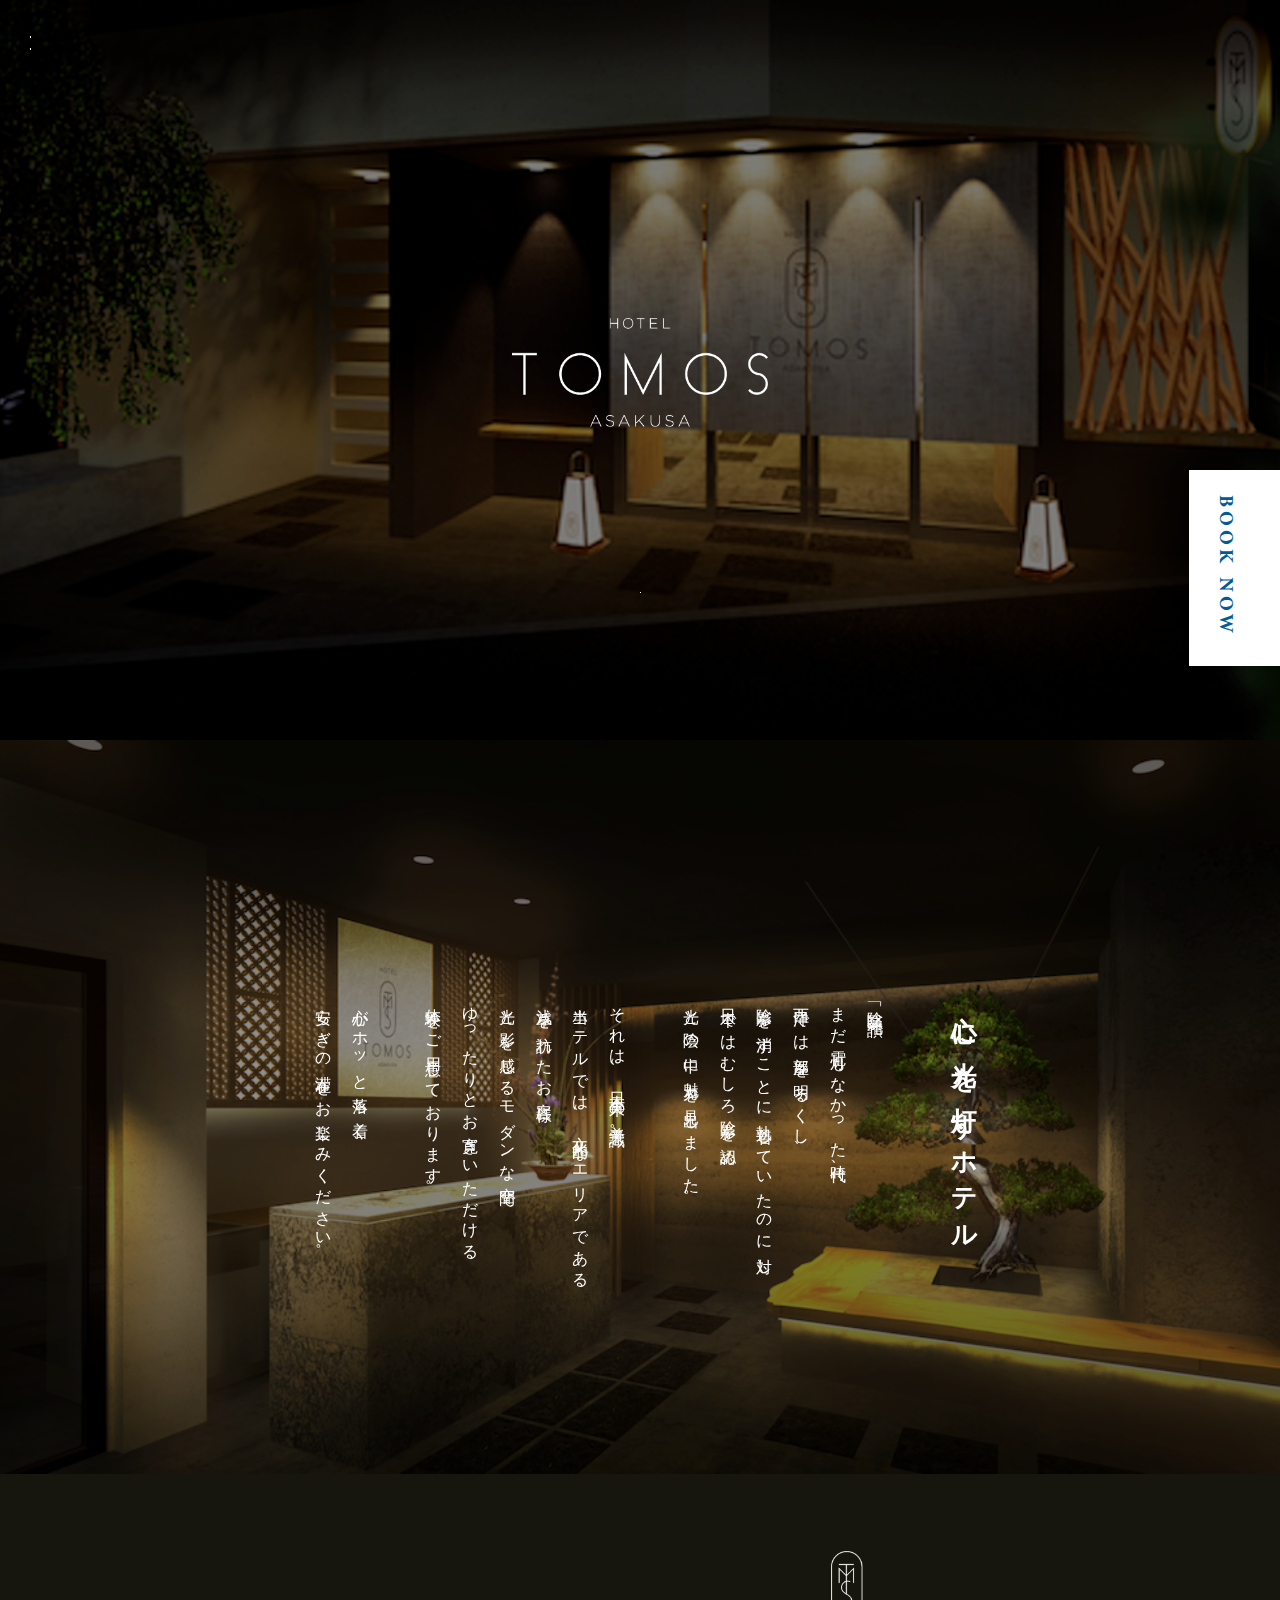
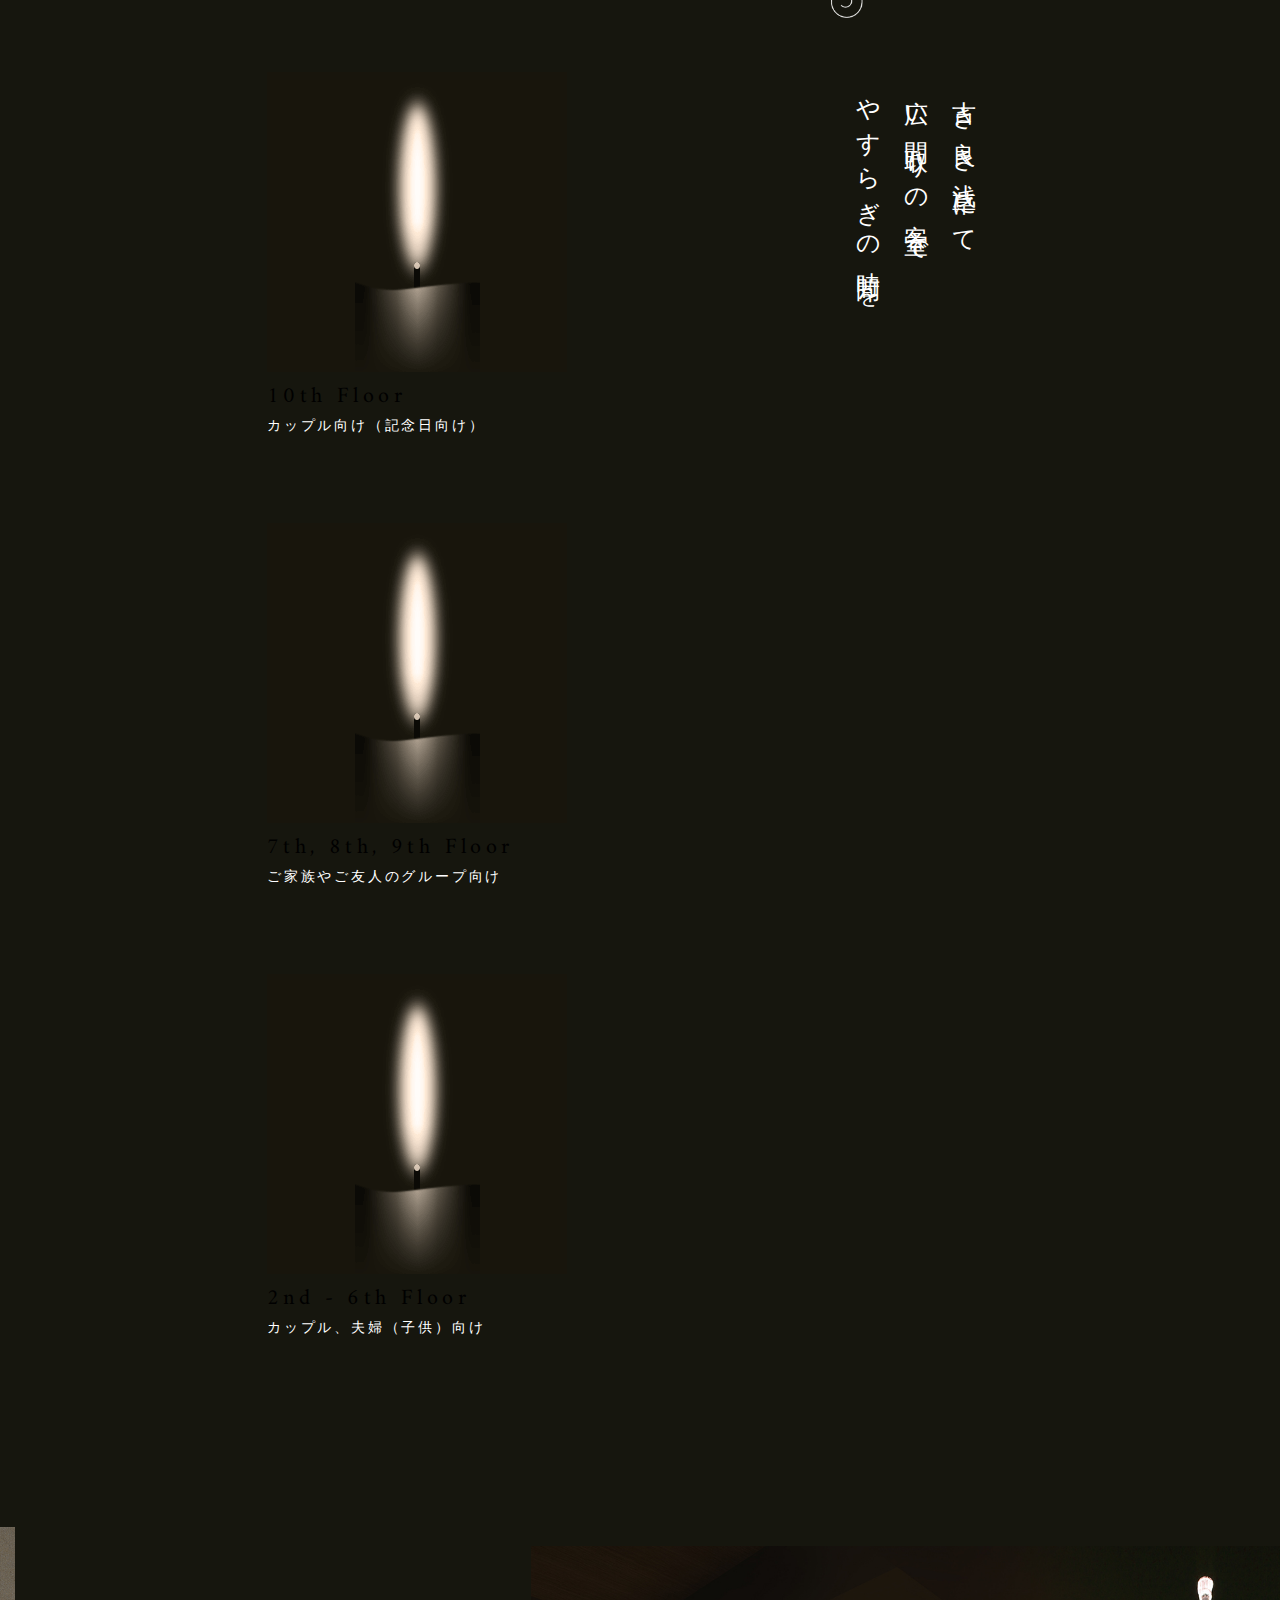
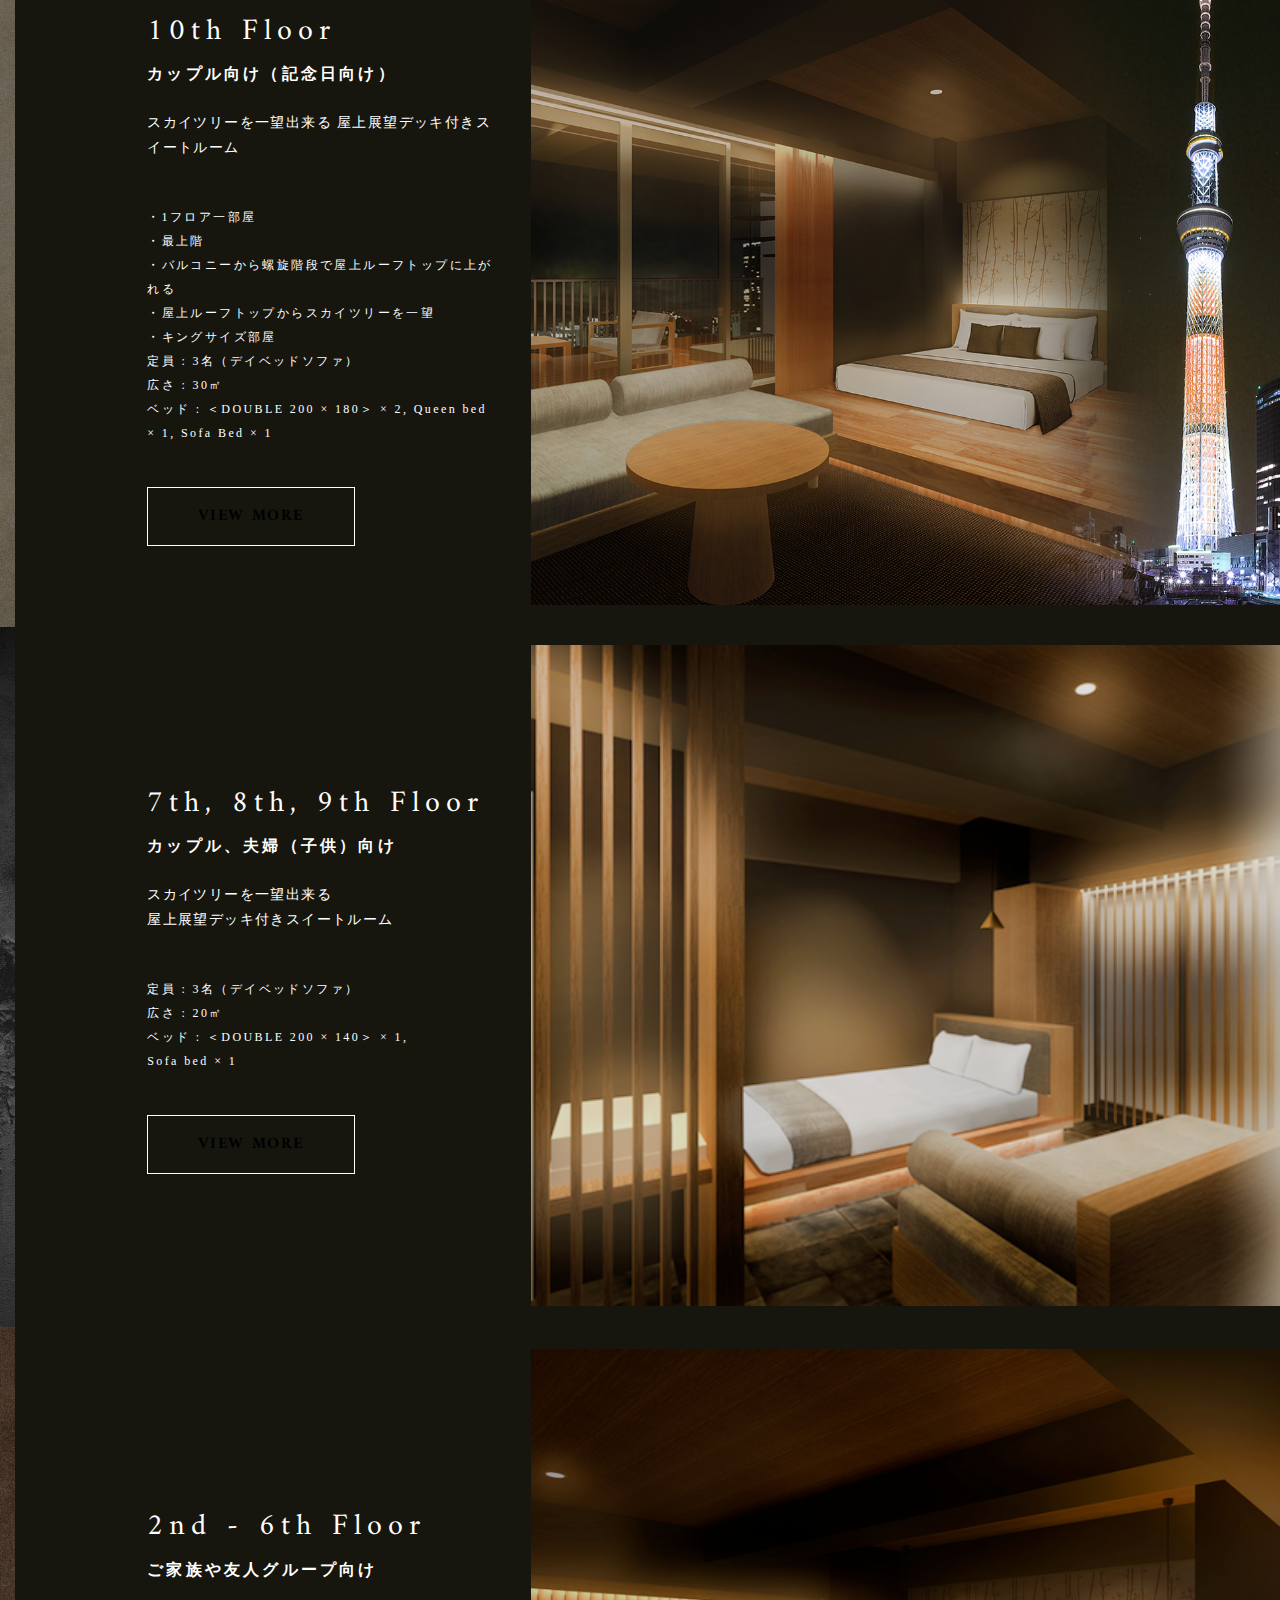
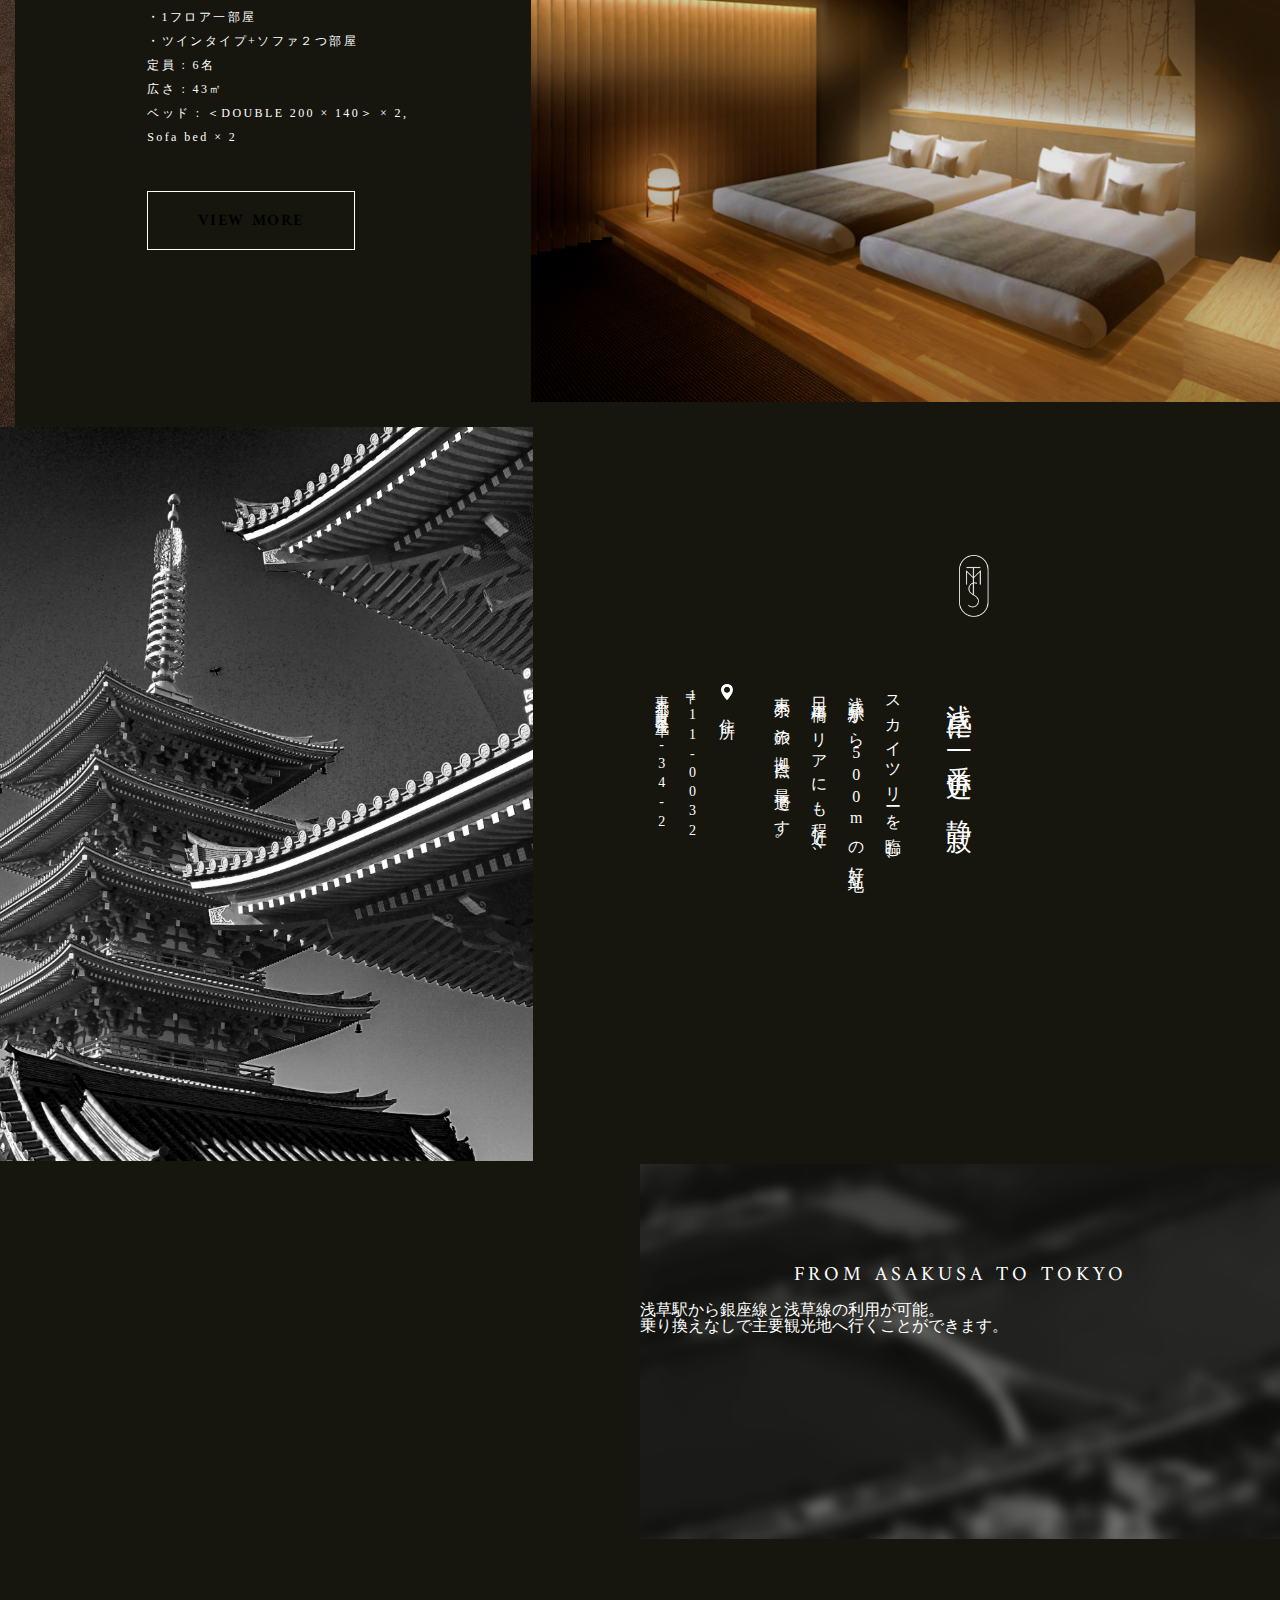
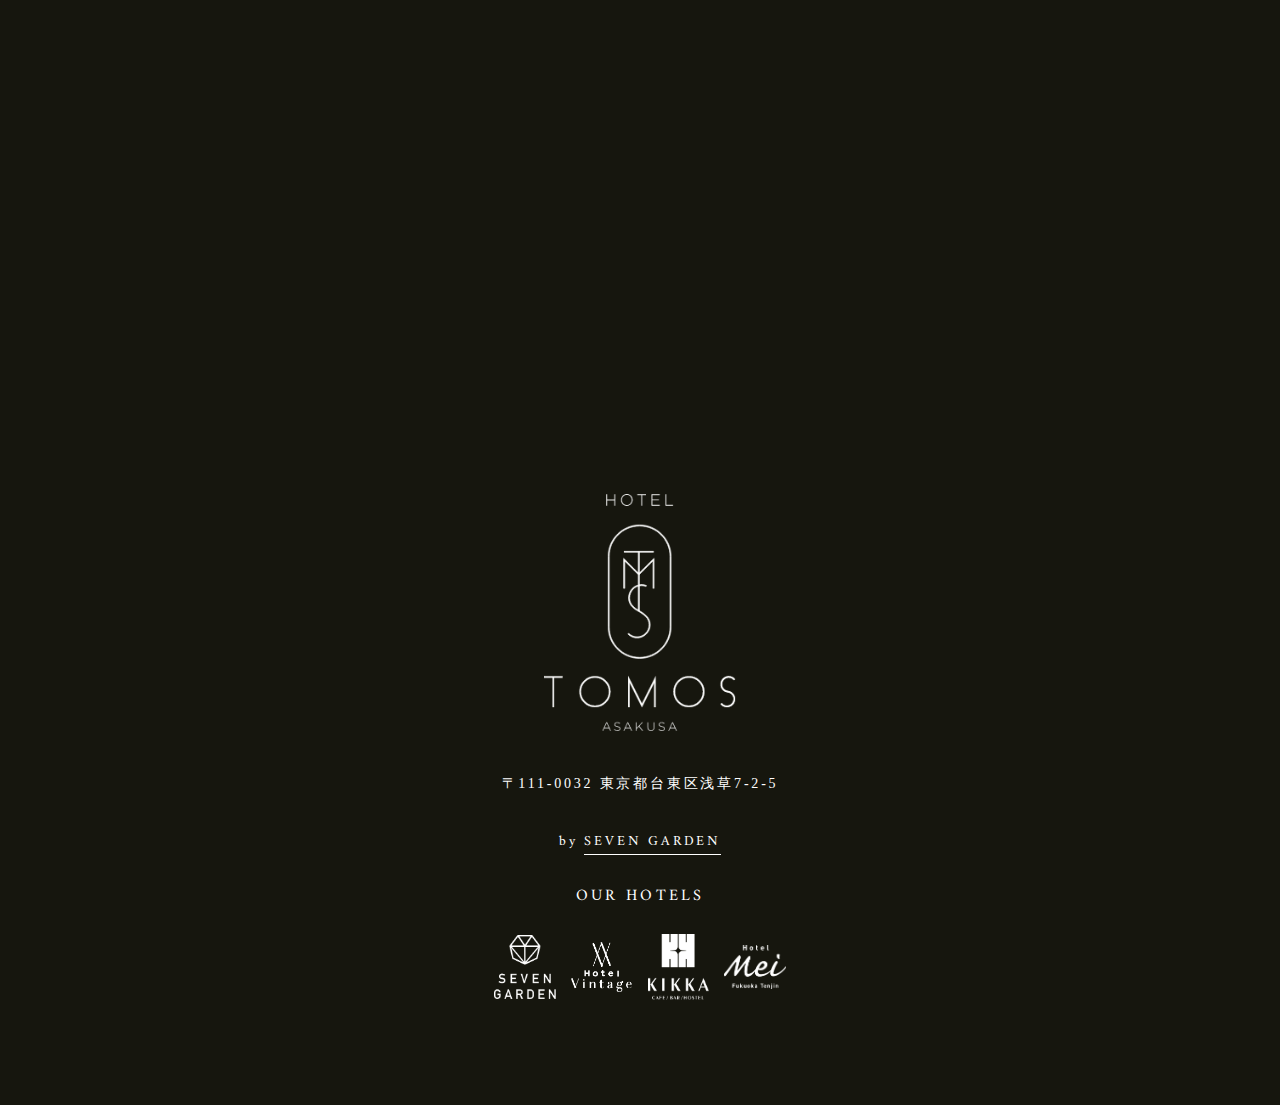
==== commit dfc0f2df: "fixed for puroduction environment" ====
--- a/index.html
+++ b/index.html
@@ -80,9 +80,9 @@
 
     <section id="concept">
       <div class="concept_tx_wrap">
-        <h3 class="concept_tx_title">心に光を灯すホテル</h3>
-
-        <p class="concept_tx_lead">
+        <h3 class="concept_tx_title concept_title">心に光を灯すホテル</h3>
+
+        <p class="concept_tx_lead concept_tx">
           「陰翳礼讃」<br>
           まだ電灯もなかった時代、<br class="p_none">
           西洋では部屋を明るくし、<br class="p_none">
@@ -173,8 +173,8 @@
       </div>
       <!-- /.room_top_wrap -->
 
-      <div class="room_detail_wrap">
-        <div class="room_detail_content content_1" id="10F">
+      <div class="room_detail_wrap" id="10F">
+        <div class="room_detail_content content_1">
           <div class="room_texture_img texture_1">
             <img src="static/images/wall_texture.png" alt="">
           </div>
@@ -208,15 +208,17 @@
                 <!-- /.room_param_val -->
                 <li class="room_param_val">・キングサイズ部屋</li>
                 <!-- /.room_param_val -->
-                <li class="room_param_val">・Capacity : 3名（デイベッドソファ）</li>
-                <!-- /.room_param_val -->
-                <li class="room_param_val">・Size of Room : 30㎡</li>
-                <!-- /.room_param_val -->
-                <li class="room_param_val">
-                  ・Bed : ＜DOUBLE 200 × 180＞ × 2,
-                  　Queen bed × 1, Sofa Bed × 1
-                </li>
-                <!-- /.room_param_val -->
+                <div class="pick_param">
+                  <li class="room_param_val">定員 : <span class="eye_param">3</span>名（デイベッドソファ）</li>
+                  <!-- /.room_param_val -->
+                  <li class="room_param_val">広さ : <span class="eye_param">30</span>㎡</li>
+                  <!-- /.room_param_val -->
+                  <li class="room_param_val">
+                    ベッド : ＜<span class="eye_param">DOUBLE</span> 200 × 180＞ × 2,
+                    <span class="eye_param">Queen bed</span> × 1, <span class="eye_param">Sofa Bed</span> × 1
+                  </li>
+                  <!-- /.room_param_val -->
+                </div>
               </ul>
               <!-- /.room_param_wrap -->
               <p class="view_more"><a href="static/images/10F_inverted.jpg" class="test-popup-link">VIEW MORE</a></p>
@@ -249,15 +251,17 @@
               </p>
               <!-- /.room_catch_tx -->
               <ul class="room_param_wrap">
-                <li class="room_param_val">・Capacity : 3名（デイベッドソファ）</li>
-                <!-- /.room_param_val -->
-                <li class="room_param_val">・Size of Room : 20㎡</li>
-                <!-- /.room_param_val -->
-                <li class="room_param_val">
-                  ・Bed : ＜DOUBLE 200 × 140＞ × 1,<br>
-                  　Sofa bed × 1
-                </li>
-                <!-- /.room_param_val -->
+                <div class="pick_param">
+                  <li class="room_param_val">定員 : <span class="eye_param">3</span>名（デイベッドソファ）</li>
+                  <!-- /.room_param_val -->
+                  <li class="room_param_val">広さ : <span class="eye_param">20</span>㎡</li>
+                  <!-- /.room_param_val -->
+                  <li class="room_param_val">
+                    ベッド : ＜<span class="eye_param">DOUBLE</span> 200 × 140＞ × 1,<br>
+                    <span class="eye_param">Sofa bed</span> × 1
+                  </li>
+                  <!-- /.room_param_val -->
+                </div>
               </ul>
               <!-- /.room_param_wrap -->
               <p class="view_more"><a href="static/images/tomos_layout1.jpg" class="test-popup-link">VIEW MORE</a></p>
@@ -287,15 +291,17 @@
               <ul class="room_param_wrap">
                 <li class="room_param_val">・1フロア一部屋</li>
                 <li class="room_param_val">・ツインタイプ+ソファ２つ部屋</li>
-                <li class="room_param_val">・Capacity : 6名</li>
-                <!-- /.room_param_val -->
-                <li class="room_param_val">・Size of Room : 43㎡</li>
-                <!-- /.room_param_val -->
-                <li class="room_param_val">
-                  ・Bed : ＜DOUBLE 200 × 140＞ × 2,<br>
-                  　Sofa bed × 2
-                </li>
-                <!-- /.room_param_val -->
+                <div class="pick_param">
+                  <li class="room_param_val">定員 : <span class="eye_param">6</span>名</li>
+                  <!-- /.room_param_val -->
+                  <li class="room_param_val">広さ : <span class="eye_param">43</span>㎡</li>
+                  <!-- /.room_param_val -->
+                  <li class="room_param_val">
+                    ベッド : ＜<span class="eye_param">DOUBLE</span> 200 × 140＞ × 2,<br>
+                    <span class="eye_param">Sofa bed</span> × 2
+                  </li>
+                  <!-- /.room_param_val -->
+                </div>
               </ul>
               <!-- /.room_param_wrap -->
               <p class="view_more"><a href="static/images/3F_inverted.jpg" class="test-popup-link">VIEW MORE</a></p>
@@ -354,19 +360,6 @@
                 </div>
                 <!-- /.access_param -->
 
-                <div class="access_param">
-                  <div class="access_param_title_flex">
-                    <div class="access_param_title_img">
-                      <img src="static/images/callpoint2.png" alt="">
-                    </div>
-                    <!-- /.access_param_title_img -->
-                    <p class="access_param_title_tx">電話</p>
-                    <!-- /.access_param_title_tx -->
-                    </div>
-                    <p>03-5830-7140</p>
-                  <!-- /.access_param_title_flex -->
-                </div>
-                <!-- /.access_param -->
               </div>
             </div>
             <!-- /.access_lead_tx -->
@@ -379,79 +372,29 @@
 
       <div class="directions">
         <div class="map_wrap">
-          <iframe src="https://www.google.com/maps/embed?pb=!1m18!1m12!1m3!1d3239.4188615790304!2d139.7998398152013!3d35.715915935676435!2m3!1f0!2f0!3f0!3m2!1i1024!2i768!4f13.1!3m3!1m2!1s0x60188ec319e7b2df%3A0xa3b141626c10a7cd!2z44CSMTExLTAwMzIg5p2x5Lqs6YO95Y-w5p2x5Yy65rWF6I2J77yX5LiB55uu77yS4oiS77yV!5e0!3m2!1sja!2sjp!4v1580992662051!5m2!1sja!2sjp" width="600" height="450" frameborder="0" style="border:0;" allowfullscreen=""></iframe>
+          <!--<iframe src="https://www.google.com/maps/embed?pb=!1m18!1m12!1m3!1d3239.4188615790304!2d139.7998398152013!3d35.715915935676435!2m3!1f0!2f0!3f0!3m2!1i1024!2i768!4f13.1!3m3!1m2!1s0x60188ec319e7b2df%3A0xa3b141626c10a7cd!2z44CSMTExLTAwMzIg5p2x5Lqs6YO95Y-w5p2x5Yy65rWF6I2J77yX5LiB55uu77yS4oiS77yV!5e0!3m2!1sja!2sjp!4v1580992662051!5m2!1sja!2sjp" width="600" height="450" frameborder="0" style="border:0;" allowfullscreen=""></iframe>-->
+          <img src="https://s3.ap-northeast-1.amazonaws.com/sevengarden/image/9/Tomos-map-1582600898.png" alt="">
         </div>
         <!-- /.map_wrap -->
         <div class="directions_param_wrap">
-          <h5 class="directions_title">DIRECTIONS</h5>
+          <h5 class="directions_title">FROM ASAKUSA TO TOKYO</h5>
           <!-- /.directions_title -->
-          <div class="directions_param_flex">
-            <div class="directions_param_content">
-              <p class="access_point">浅草駅</p>
-              <!-- /.access_point -->
-              <p class="access_way">×番出口から徒歩×分</p>
-              <!-- /.access_way -->
-              <p class="access_way">タクシーで×分</p>
-              <!-- /.access_way -->
-            </div>
-            <!-- /.directions_param_content -->
-            <div class="directions_param_content">
-              <p class="access_point">上野駅</p>
-              <!-- /.access_point -->
-              <p class="access_way">東京メトロ銀座線で5分</p>
-              <!-- /.access_way -->
-              <p class="access_way">浅草駅からタクシーで×分</p>
-              <!-- /.access_way -->
-            </div>
-            <!-- /.directions_param_content -->
-            <div class="directions_param_content">
-              <p class="access_point">東京駅</p>
-              <!-- /.access_point -->
-              <p class="access_way">JR山手線で2分、神田駅で乗り換え</p>
-              <!-- /.access_way -->
-              <p class="access_way">東京メトロ銀座線で10分</p>
-              <!-- /.access_way -->
-              <p class="access_way">浅草駅からタクシーで×分</p>
-              <!-- /.access_way -->
-            </div>
-            <!-- /.directions_param_content -->
-            <div class="directions_param_content">
-              <p class="access_point">新宿駅</p>
-              <!-- /.access_point -->
-              <p class="access_way">JR中央線で11分、神田駅で乗り換え</p>
-              <!-- /.access_way -->
-              <p class="access_way">東京メトロ銀座線で10分</p>
-              <!-- /.access_way -->
-              <p class="access_way">浅草駅からタクシーで×分</p>
-              <!-- /.access_way -->
-            </div>
-            <!-- /.directions_param_content -->
-            <div class="directions_param_content">
-              <p class="access_point">羽田空港</p>
-              <!-- /.access_point -->
-              <p class="access_way">京急空港線エアポート急行で46分,</p>
-              <!-- /.access_way -->
-              <p class="access_way">浅草駅からタクシーで×分</p>
-              <!-- /.access_way -->
-            </div>
-            <!-- /.directions_param_content -->
-            <div class="directions_param_content">
-              <p class="access_point">成田空港</p>
-              <!-- /.access_point -->
-              <p class="access_way">京成成田スカイアクセス線アクセス特急で40分、京成高砂で乗り換え</p>
-              <!-- /.access_way -->
-              <p class="access_way">京成本線で15分</p>
-              <!-- /.access_way -->
-              <p class="access_way">浅草駅からタクシーで×分</p>
-              <!-- /.access_way -->
-            </div>
-            <!-- /.directions_param_content -->
-          </div>
-          <!-- /.directions_param_content -->
+          <div class="access_param_img">
+            <img src="https://s3.ap-northeast-1.amazonaws.com/sevengarden/image/9/Tomos-stations-1582600911.png" alt="">
+          </div>
+          <!-- /.access_param_img -->
+          <div class="access_catch">
+            <p class="access_catch_tx">浅草駅から銀座線と浅草線の利用が可能。<br>乗り換えなしで主要観光地へ行くことができます。</p>
+          </div>
+          <!-- /.access_param_tx -->
         </div>
         <!-- /.directions_param -->
       </div>
       <!-- /.directions -->
+      <div class="map">
+        <iframe src="https://www.google.com/maps/embed?pb=!1m18!1m12!1m3!1d3239.4188615790304!2d139.7998398152013!3d35.715915935676435!2m3!1f0!2f0!3f0!3m2!1i1024!2i768!4f13.1!3m3!1m2!1s0x60188ec319e7b2df%3A0xa3b141626c10a7cd!2z44CSMTExLTAwMzIg5p2x5Lqs6YO95Y-w5p2x5Yy65rWF6I2J77yX5LiB55uu77yS4oiS77yV!5e0!3m2!1sja!2sjp!4v1580992662051!5m2!1sja!2sjp" width="600" height="450" frameborder="0" style="border:0;" allowfullscreen=""></iframe>
+      </div>
+      <!-- /.map -->
     </section>
     <!-- /#rooms_access -->
 
@@ -558,25 +501,51 @@
   </script>
 
   <script>
-    $(function(){
-      $('.concept_tx_title').css('visibility','hidden');
-      $('.concept_tx_lead').css('visibility','hidden');
+    $(window).load(function(){
+      $('.concept_title').css('visibility','hidden');
+      $('.concept_tx').css('visibility','hidden');
       var targetElement = $('#concept').offset().top;
+
 
       $(window).scroll(function(){
         var winTop = $(this).scrollTop();
 
-        target_half = targetElement / 5
-
-        if(winTop >= target_half){
-          $('.concept_tx_title').addClass('fadeInDown');
-          $('.concept_tx_lead').addClass('fadeInDown');
+        target_half = targetElement / 8
+
+        if (window.matchMedia( '(min-width: 900px)' ).matches) {
+
+          if(winTop >= target_half){
+            $('.concept_title').addClass('fadeInDown');
+            $('.concept_tx').addClass('fadeInDown');
+          }
         }
 
-        if (winTop >= targetElement) {
-          $('#concept').addClass('fixed');
-        } else if (winTop <= targetElement) {
-          $('#concept').removeClass('fixed');
+        if (window.matchMedia( '(max-width: 650px)' ).matches) {
+          $('.concept_title').animate({
+            opacity: 1,
+            transform: 'translateX(0)',
+            visibility: 'visible !important'
+          },1000);
+
+          $('.concept_tx').animate({
+            opacity: 1,
+            transform: 'translateX(0)',
+            visibility: 'visible !important'
+          },1000);
+          // $('.concept_title').addClass('fadeInDown');
+          // $('.concept_tx').addClass('fadeInDown');
+        }
+
+        var fixed_element = targetElement
+
+        if (window.matchMedia( '(max-width: 650px)' ).matches) {
+
+        }else{
+          if (winTop >= targetElement) {
+            $('#concept').addClass('fixed');
+          } else if (winTop <= targetElement) {
+            $('#concept').removeClass('fixed');
+          }
         }
       });
     });
--- a/static/css/media.css
+++ b/static/css/media.css
@@ -8,118 +8,141 @@
   .wrapper #fv .logo_text_img {
     width: 30%;
     min-width: 180px; }
+  .wrapper #fv .open .open_text {
+    display: none; }
+  .wrapper #fv .open .open_text_sp {
+    display: block;
+    width: 30%;
+    margin: 0 auto; }
   .wrapper #concept .concept_tx_title {
-    font-size: 24px; }
+    font-size: 24px;
+    opacity: 1; }
   .wrapper #concept .concept_tx_lead {
-    font-size: 14px; }
-  .wrapper #rooms_access .room_top_wrap .floor_index .floor_index_content dl .floor {
-    font-size: 20px; }
-  .wrapper #rooms_access .room_top_wrap .floor_index .floor_index_content dl .recommend {
-    font-size: 12px; }
-  .wrapper #rooms_access .room_top_wrap .catch_copy .rooms_title_flex .rooms {
-    font-size: 22px; }
-  .wrapper #rooms_access .room_top_wrap .catch_copy .catch_copy_tx_wrap .catch_copy_tx {
-    font-size: 22px; }
-  .wrapper #rooms_access .room_detail_wrap .content_1 {
-    height: 1050px; }
-    .wrapper #rooms_access .room_detail_wrap .content_1 .texture_1 {
-      height: 100%; }
-      .wrapper #rooms_access .room_detail_wrap .content_1 .texture_1 img {
-        height: 100%; }
-  .wrapper #rooms_access .room_detail_wrap .content_2 {
-    height: 820px; }
-    .wrapper #rooms_access .room_detail_wrap .content_2 .texture_2 {
-      height: 100%; }
-      .wrapper #rooms_access .room_detail_wrap .content_2 .texture_2 img {
-        height: 100%; }
-  .wrapper #rooms_access .room_detail_wrap .content_3 {
-    height: 800px; }
-    .wrapper #rooms_access .room_detail_wrap .content_3 .texture_3 {
-      height: 100%; }
-      .wrapper #rooms_access .room_detail_wrap .content_3 .texture_3 img {
-        height: 100%; }
-  .wrapper #rooms_access .room_detail_wrap .room_detail_content .room_content_detail_flex {
-    display: block; }
-  .wrapper #rooms_access .room_detail_wrap .room_detail_content .room_detail_img img {
-    object-fit: cover; }
-  .wrapper #rooms_access .room_detail_wrap .room_detail_content .room_detail_tx {
-    margin: initial;
-    width: auto;
-    margin-top: 3%; }
-    .wrapper #rooms_access .room_detail_wrap .room_detail_content .room_detail_tx .room_floor_title {
-      font-size: 26px; }
-    .wrapper #rooms_access .room_detail_wrap .room_detail_content .room_detail_tx .room_target {
-      font-size: 14px;
-      margin: 1% 0 4% 0; }
-    .wrapper #rooms_access .room_detail_wrap .room_detail_content .room_detail_tx .room_catch_tx {
-      font-size: 12px;
-      margin-bottom: 5%; }
-    .wrapper #rooms_access .room_detail_wrap .room_detail_content .room_detail_tx .room_param_wrap .room_param_val {
-      font-size: 10px; }
-    .wrapper #rooms_access .room_detail_wrap .room_detail_content .room_detail_tx .view_more {
-      font-size: 14px;
-      margin: 5% auto 0 0;
-      padding: 3% 3%;
+    font-size: 14px;
+    opacity: 1; }
+  .wrapper #rooms_access {
+    top: 90vh; }
+    .wrapper #rooms_access .room_top_wrap .floor_index .floor_index_content dl .floor {
+      font-size: 20px; }
+    .wrapper #rooms_access .room_top_wrap .floor_index .floor_index_content dl .recommend {
+      font-size: 12px; }
+    .wrapper #rooms_access .room_top_wrap .catch_copy .rooms_title_flex .rooms {
+      font-size: 22px; }
+    .wrapper #rooms_access .room_top_wrap .catch_copy .catch_copy_tx_wrap .catch_copy_tx {
+      font-size: 22px; }
+    .wrapper #rooms_access .room_detail_wrap .content_1 {
+      height: 1300px; }
+      .wrapper #rooms_access .room_detail_wrap .content_1 .texture_1 {
+        height: 100%; }
+        .wrapper #rooms_access .room_detail_wrap .content_1 .texture_1 img {
+          height: 100%; }
+    .wrapper #rooms_access .room_detail_wrap .content_2 {
+      height: 1050px; }
+      .wrapper #rooms_access .room_detail_wrap .content_2 .texture_2 {
+        height: 100%; }
+        .wrapper #rooms_access .room_detail_wrap .content_2 .texture_2 img {
+          height: 100%; }
+    .wrapper #rooms_access .room_detail_wrap .content_3 {
+      height: 1100px; }
+      .wrapper #rooms_access .room_detail_wrap .content_3 .texture_3 {
+        height: 100%; }
+        .wrapper #rooms_access .room_detail_wrap .content_3 .texture_3 img {
+          height: 100%; }
+    .wrapper #rooms_access .room_detail_wrap .room_detail_content .room_content_detail_flex {
+      display: block; }
+    .wrapper #rooms_access .room_detail_wrap .room_detail_content .room_detail_img img {
+      object-fit: cover; }
+    .wrapper #rooms_access .room_detail_wrap .room_detail_content .room_detail_tx {
+      margin: initial;
+      width: auto;
+      margin-top: 3%; }
+      .wrapper #rooms_access .room_detail_wrap .room_detail_content .room_detail_tx .room_floor_title {
+        font-size: 26px; }
+      .wrapper #rooms_access .room_detail_wrap .room_detail_content .room_detail_tx .room_target {
+        font-size: 14px;
+        margin: 1% 0 4% 0; }
+      .wrapper #rooms_access .room_detail_wrap .room_detail_content .room_detail_tx .room_catch_tx {
+        font-size: 12px;
+        margin-bottom: 5%; }
+      .wrapper #rooms_access .room_detail_wrap .room_detail_content .room_detail_tx .room_param_wrap .room_param_val {
+        font-size: 10px; }
+      .wrapper #rooms_access .room_detail_wrap .room_detail_content .room_detail_tx .view_more {
+        font-size: 14px;
+        margin: 5% auto 0 0;
+        padding: 6% 6% 5% 6%;
+        width: 30%; }
+    .wrapper #rooms_access .room_detail_wrap .room_detail_content .room_detail_img {
+      width: 100%;
+      height: 50%; }
+      .wrapper #rooms_access .room_detail_wrap .room_detail_content .room_detail_img img {
+        height: 100%; }
+    .wrapper #rooms_access .access_wrap .access_asakusa_img {
+      height: 500px; }
+      .wrapper #rooms_access .access_wrap .access_asakusa_img img {
+        width: 100%;
+        height: 100%; }
+    .wrapper #rooms_access .access_wrap .access_tx {
+      padding: 5% 0;
+      width: 60%; }
+      .wrapper #rooms_access .access_wrap .access_tx .access_tx_content_wrap {
+        width: 90%; }
+        .wrapper #rooms_access .access_wrap .access_tx .access_tx_content_wrap .access_title_flex {
+          margin-left: 53%; }
+          .wrapper #rooms_access .access_wrap .access_tx .access_tx_content_wrap .access_title_flex .access {
+            font-size: 22px; }
+        .wrapper #rooms_access .access_wrap .access_tx .access_tx_content_wrap .access_lead_tx .concept_tx_title {
+          font-size: 22px; }
+        .wrapper #rooms_access .access_wrap .access_tx .access_tx_content_wrap .access_lead_tx .concept_tx_lead {
+          font-size: 14px; }
+        .wrapper #rooms_access .access_wrap .access_tx .access_tx_content_wrap .access_lead_tx .access_param_wrap .access_param .access_param_title_tx {
+          font-size: 14px; }
+        .wrapper #rooms_access .access_wrap .access_tx .access_tx_content_wrap .access_lead_tx .access_param_wrap .access_param p {
+          font-size: 12px; }
+    .wrapper #rooms_access .directions {
+      display: block;
+      -webkit-overflow-scrolling: touch;
+      overflow-scrolling: touch;
+      overflow-y: scroll; }
+      .wrapper #rooms_access .directions .map_wrap {
+        width: 80%;
+        height: 500px;
+        margin: 5% auto 5% auto; }
+        .wrapper #rooms_access .directions .map_wrap iframe {
+          width: 100%;
+          height: 100%; }
+      .wrapper #rooms_access .directions .directions_param_wrap {
+        width: 100%; }
+        .wrapper #rooms_access .directions .directions_param_wrap .access_param_img {
+          width: 65%;
+          margin: 10% auto 5% auto; }
+        .wrapper #rooms_access .directions .directions_param_wrap .directions_title {
+          font-size: 18px; }
+        .wrapper #rooms_access .directions .directions_param_wrap .directions_param_flex .directions_param_content .access_point {
+          font-size: 14px;
+          padding: 7%; }
+        .wrapper #rooms_access .directions .directions_param_wrap .directions_param_flex .directions_param_content .access_way {
+          font-size: 10px; }
+  .wrapper #footer {
+    top: 90vh; }
+    .wrapper #footer .footer_wrap .footer_logo_img {
       width: 30%; }
-  .wrapper #rooms_access .room_detail_wrap .room_detail_content .room_detail_img {
-    width: 100%;
-    height: 50%; }
-    .wrapper #rooms_access .room_detail_wrap .room_detail_content .room_detail_img img {
-      height: 100%; }
-  .wrapper #rooms_access .access_wrap .access_asakusa_img {
-    height: 500px; }
-    .wrapper #rooms_access .access_wrap .access_asakusa_img img {
-      width: 100%;
-      height: 100%; }
-  .wrapper #rooms_access .access_wrap .access_tx {
-    padding: 5% 0;
-    width: 60%; }
-    .wrapper #rooms_access .access_wrap .access_tx .access_tx_content_wrap {
-      width: 90%; }
-      .wrapper #rooms_access .access_wrap .access_tx .access_tx_content_wrap .access_title_flex {
-        margin-left: 53%; }
-        .wrapper #rooms_access .access_wrap .access_tx .access_tx_content_wrap .access_title_flex .access {
-          font-size: 22px; }
-      .wrapper #rooms_access .access_wrap .access_tx .access_tx_content_wrap .access_lead_tx .concept_tx_title {
-        font-size: 22px; }
-      .wrapper #rooms_access .access_wrap .access_tx .access_tx_content_wrap .access_lead_tx .concept_tx_lead {
-        font-size: 14px; }
-      .wrapper #rooms_access .access_wrap .access_tx .access_tx_content_wrap .access_lead_tx .access_param_wrap .access_param .access_param_title_tx {
-        font-size: 14px; }
-      .wrapper #rooms_access .access_wrap .access_tx .access_tx_content_wrap .access_lead_tx .access_param_wrap .access_param p {
-        font-size: 12px; }
-  .wrapper #rooms_access .directions {
-    display: block; }
-    .wrapper #rooms_access .directions .map_wrap {
-      width: 100%;
-      height: 450px;
-      margin-top: 10%; }
-      .wrapper #rooms_access .directions .map_wrap iframe {
-        width: 100%;
-        height: 100%; }
-    .wrapper #rooms_access .directions .directions_param_wrap {
-      width: 100%; }
-      .wrapper #rooms_access .directions .directions_param_wrap .directions_title {
-        font-size: 18px; }
-      .wrapper #rooms_access .directions .directions_param_wrap .directions_param_flex .directions_param_content .access_point {
-        font-size: 14px;
-        padding: 7%; }
-      .wrapper #rooms_access .directions .directions_param_wrap .directions_param_flex .directions_param_content .access_way {
-        font-size: 10px; }
-  .wrapper #footer .footer_wrap .footer_logo_img {
-    width: 30%; }
-  .wrapper #footer .footer_wrap .footer_tx .footer_param {
-    font-size: 12px; }
-  .wrapper #footer .footer_wrap .other_hotels {
-    width: 60%;
-    margin-top: 10%; } }
+    .wrapper #footer .footer_wrap .footer_tx .footer_param {
+      font-size: 12px; }
+    .wrapper #footer .footer_wrap .other_hotels {
+      width: 60%;
+      margin-top: 10%; } }
 @media only screen and (max-width: 650px) {
   .wrapper {
     overflow: scroll; }
     .wrapper .pc_none {
       display: block; }
     .wrapper #fv {
-      height: 100%; }
+      height: 100vh !important; }
+      .wrapper #fv .menu-nav {
+        width: 70%;
+        padding: 30% 0 0 20%; }
+        .wrapper #fv .menu-nav .nav-item::before {
+          left: -26%; }
       .wrapper #fv .logo_mark_img {
         top: 12%; }
       .wrapper #fv .logo_text_img {
@@ -127,11 +150,13 @@
       .wrapper #fv .open {
         top: 60%; }
         .wrapper #fv .open .open_text {
-          font-size: 22px;
-          line-height: 2em;
-          line-height: 1.4em; }
+          display: none; }
+        .wrapper #fv .open .open_text_sp {
+          width: 55%; }
     .wrapper #concept {
-      padding: 15% 0; }
+      padding: 15% 0;
+      height: 100vh;
+      top: 100vh; }
       .wrapper #concept .concept_tx_wrap {
         writing-mode: horizontal-tb; }
         .wrapper #concept .concept_tx_wrap .concept_tx_title {
@@ -139,103 +164,129 @@
           margin-left: initial;
           text-align: center;
           margin-bottom: 10%;
-          font-size: 22px; }
+          font-size: 22px;
+          opacity: 1; }
         .wrapper #concept .concept_tx_wrap .concept_tx_lead {
           writing-mode: horizontal-tb;
           text-align: center;
-          font-size: 12px; }
-    .wrapper #rooms_access .room_top_wrap {
-      display: block; }
-      .wrapper #rooms_access .room_top_wrap .floor_index {
-        margin: 3% 0 0 8%; }
-        .wrapper #rooms_access .room_top_wrap .floor_index .floor_index_content {
-          margin-top: 10%; }
-      .wrapper #rooms_access .room_top_wrap .catch_copy {
-        width: initial;
-        margin: initial; }
-        .wrapper #rooms_access .room_top_wrap .catch_copy .rooms_title_flex {
-          margin: initial;
-          width: initial; }
-          .wrapper #rooms_access .room_top_wrap .catch_copy .rooms_title_flex .rooms {
-            width: initial;
-            font-size: 20px; }
-          .wrapper #rooms_access .room_top_wrap .catch_copy .rooms_title_flex .rooms_img_logo {
-            width: 8%;
-            margin-left: 5%; }
-        .wrapper #rooms_access .room_top_wrap .catch_copy .catch_copy_tx_wrap {
-          width: 100%;
-          margin: 3% 0 0 0; }
-          .wrapper #rooms_access .room_top_wrap .catch_copy .catch_copy_tx_wrap .catch_copy_tx {
-            writing-mode: horizontal-tb;
+          font-size: 12px;
+          opacity: 1; }
+    .wrapper #rooms_access {
+      top: 100vh; }
+      .wrapper #rooms_access .room_top_wrap {
+        display: block;
+        padding: 15% 0 0 0;
+        height: 98vh; }
+        .wrapper #rooms_access .room_top_wrap .floor_index {
+          margin: 3% 0 0 13%; }
+          .wrapper #rooms_access .room_top_wrap .floor_index .floor_index_content {
+            margin-top: 10%;
+            margin-bottom: 15%; }
+        .wrapper #rooms_access .room_top_wrap .catch_copy {
+          width: initial;
+          margin: initial; }
+          .wrapper #rooms_access .room_top_wrap .catch_copy .rooms_title_flex {
             margin: initial;
             width: initial;
-            font-size: 20px; }
-    .wrapper #rooms_access .room_detail_wrap .content_1 {
-      height: 850px; }
-    .wrapper #rooms_access .room_detail_wrap .content_2 {
-      height: 600px; }
-    .wrapper #rooms_access .room_detail_wrap .content_3 {
-      height: 600px; }
-    .wrapper #rooms_access .room_detail_wrap .room_detail_content .room_content_detail_flex .room_detail_img {
-      height: 40%; }
-    .wrapper #rooms_access .room_detail_wrap .room_detail_content .room_content_detail_flex .room_detail_tx {
-      padding-right: 5%; }
-      .wrapper #rooms_access .room_detail_wrap .room_detail_content .room_content_detail_flex .room_detail_tx .view_more {
-        width: 50%;
-        padding: 5% 6%; }
-    .wrapper #rooms_access .access_wrap {
-      display: block; }
-      .wrapper #rooms_access .access_wrap .access_asakusa_img {
-        width: 100%;
-        height: 380px; }
-        .wrapper #rooms_access .access_wrap .access_asakusa_img img {
-          object-fit: cover; }
-      .wrapper #rooms_access .access_wrap .access_tx {
-        width: 80%;
-        margin: 0 auto; }
-        .wrapper #rooms_access .access_wrap .access_tx .access_tx_content_wrap {
-          margin: initial; }
-          .wrapper #rooms_access .access_wrap .access_tx .access_tx_content_wrap .access_title_flex {
-            margin: initial;
-            width: initial; }
-            .wrapper #rooms_access .access_wrap .access_tx .access_tx_content_wrap .access_title_flex .rooms_img_logo {
-              width: 25px; }
-            .wrapper #rooms_access .access_wrap .access_tx .access_tx_content_wrap .access_title_flex .access {
+            margin-bottom: 10%; }
+            .wrapper #rooms_access .room_top_wrap .catch_copy .rooms_title_flex .rooms {
+              width: initial;
               font-size: 20px; }
-          .wrapper #rooms_access .access_wrap .access_tx .access_tx_content_wrap .access_lead_tx {
-            writing-mode: horizontal-tb; }
-            .wrapper #rooms_access .access_wrap .access_tx .access_tx_content_wrap .access_lead_tx .concept_tx_title {
+            .wrapper #rooms_access .room_top_wrap .catch_copy .rooms_title_flex .rooms_img_logo {
+              width: 8%;
+              margin-left: 5%; }
+          .wrapper #rooms_access .room_top_wrap .catch_copy .catch_copy_tx_wrap {
+            width: 100%;
+            margin: 3% 0 14% 0; }
+            .wrapper #rooms_access .room_top_wrap .catch_copy .catch_copy_tx_wrap .catch_copy_tx {
               writing-mode: horizontal-tb;
-              font-size: 20px;
-              margin: initial; }
-            .wrapper #rooms_access .access_wrap .access_tx .access_tx_content_wrap .access_lead_tx .concept_tx_lead {
-              writing-mode: horizontal-tb;
-              font-size: 12px;
-              margin: 5% 0 10% 0; }
-            .wrapper #rooms_access .access_wrap .access_tx .access_tx_content_wrap .access_lead_tx .access_param_wrap .access_param {
-              writing-mode: horizontal-tb;
-              margin-bottom: 5%; }
-              .wrapper #rooms_access .access_wrap .access_tx .access_tx_content_wrap .access_lead_tx .access_param_wrap .access_param p {
-                font-size: 10px; }
-              .wrapper #rooms_access .access_wrap .access_tx .access_tx_content_wrap .access_lead_tx .access_param_wrap .access_param .access_param_title_flex {
-                align-items: flex-end;
+              margin: initial;
+              width: initial;
+              font-size: 20px; }
+      .wrapper #rooms_access .room_detail_wrap .content_1 {
+        height: 950px; }
+      .wrapper #rooms_access .room_detail_wrap .content_2 {
+        height: 780px; }
+      .wrapper #rooms_access .room_detail_wrap .content_3 {
+        height: 800px; }
+      .wrapper #rooms_access .room_detail_wrap .room_detail_content .room_content_detail_flex .room_detail_img {
+        height: 40%; }
+      .wrapper #rooms_access .room_detail_wrap .room_detail_content .room_content_detail_flex .room_detail_tx {
+        padding-right: 5%; }
+        .wrapper #rooms_access .room_detail_wrap .room_detail_content .room_content_detail_flex .room_detail_tx .room_param_wrap {
+          margin-bottom: 9%; }
+        .wrapper #rooms_access .room_detail_wrap .room_detail_content .room_content_detail_flex .room_detail_tx .view_more {
+          width: 100%;
+          padding: 6% 6% 5% 6%; }
+      .wrapper #rooms_access .access_wrap {
+        display: block; }
+        .wrapper #rooms_access .access_wrap .access_asakusa_img {
+          width: 100%;
+          height: 380px; }
+          .wrapper #rooms_access .access_wrap .access_asakusa_img img {
+            object-fit: cover; }
+        .wrapper #rooms_access .access_wrap .access_tx {
+          width: 80%;
+          margin: 0 auto;
+          padding: 10% 0; }
+          .wrapper #rooms_access .access_wrap .access_tx .access_tx_content_wrap {
+            margin: initial; }
+            .wrapper #rooms_access .access_wrap .access_tx .access_tx_content_wrap .access_title_flex {
+              margin: initial;
+              width: initial; }
+              .wrapper #rooms_access .access_wrap .access_tx .access_tx_content_wrap .access_title_flex .rooms_img_logo {
+                width: 25px; }
+              .wrapper #rooms_access .access_wrap .access_tx .access_tx_content_wrap .access_title_flex .access {
+                font-size: 20px; }
+            .wrapper #rooms_access .access_wrap .access_tx .access_tx_content_wrap .access_lead_tx {
+              writing-mode: horizontal-tb; }
+              .wrapper #rooms_access .access_wrap .access_tx .access_tx_content_wrap .access_lead_tx .concept_tx_title {
+                writing-mode: horizontal-tb;
+                font-size: 20px;
+                margin: initial; }
+              .wrapper #rooms_access .access_wrap .access_tx .access_tx_content_wrap .access_lead_tx .concept_tx_lead {
+                writing-mode: horizontal-tb;
+                font-size: 12px;
+                margin: 10% 0; }
+              .wrapper #rooms_access .access_wrap .access_tx .access_tx_content_wrap .access_lead_tx .access_param_wrap .access_param {
+                writing-mode: horizontal-tb;
                 margin-bottom: 5%; }
-                .wrapper #rooms_access .access_wrap .access_tx .access_tx_content_wrap .access_lead_tx .access_param_wrap .access_param .access_param_title_flex .access_param_title_img {
-                  width: 8%;
-                  margin-right: 3%; }
-                .wrapper #rooms_access .access_wrap .access_tx .access_tx_content_wrap .access_lead_tx .access_param_wrap .access_param .access_param_title_flex .access_param_title_tx {
-                  writing-mode: horizontal-tb;
+                .wrapper #rooms_access .access_wrap .access_tx .access_tx_content_wrap .access_lead_tx .access_param_wrap .access_param p {
                   font-size: 12px; }
-    .wrapper #rooms_access .directions .directions_param_wrap .directions_param_flex .directions_param_content {
-      width: 45%; }
-    .wrapper #footer .footer_wrap {
-      width: 80%; }
-      .wrapper #footer .footer_wrap .footer_logo_img {
-        width: 50%; }
-      .wrapper #footer .footer_wrap .footer_tx .footer_param {
-        margin-top: 10%; }
-      .wrapper #footer .footer_wrap .other_hotels {
-        width: 80%;
-        margin-top: 15%; } }
+                .wrapper #rooms_access .access_wrap .access_tx .access_tx_content_wrap .access_lead_tx .access_param_wrap .access_param .access_param_title_flex {
+                  align-items: baseline;
+                  margin-bottom: 5%; }
+                  .wrapper #rooms_access .access_wrap .access_tx .access_tx_content_wrap .access_lead_tx .access_param_wrap .access_param .access_param_title_flex .access_param_title_img {
+                    width: 5%;
+                    margin-right: 3%; }
+                  .wrapper #rooms_access .access_wrap .access_tx .access_tx_content_wrap .access_lead_tx .access_param_wrap .access_param .access_param_title_flex .access_param_title_tx {
+                    writing-mode: horizontal-tb;
+                    font-size: 12px; }
+    .wrapper #rooms_access .directions .map_wrap {
+      width: 100%;
+      margin: initial;
+      height: 350px; }
+    .wrapper #rooms_access .directions .directions_param_wrap {
+      padding: 10% 0; }
+      .wrapper #rooms_access .directions .directions_param_wrap .access_param_img {
+        width: 85%; }
+      .wrapper #rooms_access .directions .directions_param_wrap .access_catch .access_catch_tx {
+        font-size: 12px; }
+      .wrapper #rooms_access .directions .directions_param_wrap .directions_param_flex .directions_param_content {
+        width: 45%; }
+      .wrapper #rooms_access .directions .directions_param_wrap .directions_param_flex .last_content {
+        margin: 0 0 0 3%; }
+    .wrapper #footer {
+      top: 100vh; }
+      .wrapper #footer .footer_wrap {
+        width: 80%; }
+        .wrapper #footer .footer_wrap .footer_logo_img {
+          width: 50%; }
+        .wrapper #footer .footer_wrap .footer_tx .footer_param {
+          margin-top: 10%;
+          line-height: 1.6em; }
+        .wrapper #footer .footer_wrap .other_hotels {
+          width: 80%;
+          margin-top: 15%; } }
 
 /*# sourceMappingURL=media.css.map */
--- a/static/css/vegas.css
+++ b/static/css/vegas.css
@@ -12,6 +12,9 @@
     border: none;
     padding: 0;
     margin: 0;
+    -webkit-overflow-scrolling: touch;
+    overflow-scrolling: touch;
+    overflow-y: scroll;
 }
 
 .vegas-overlay {
